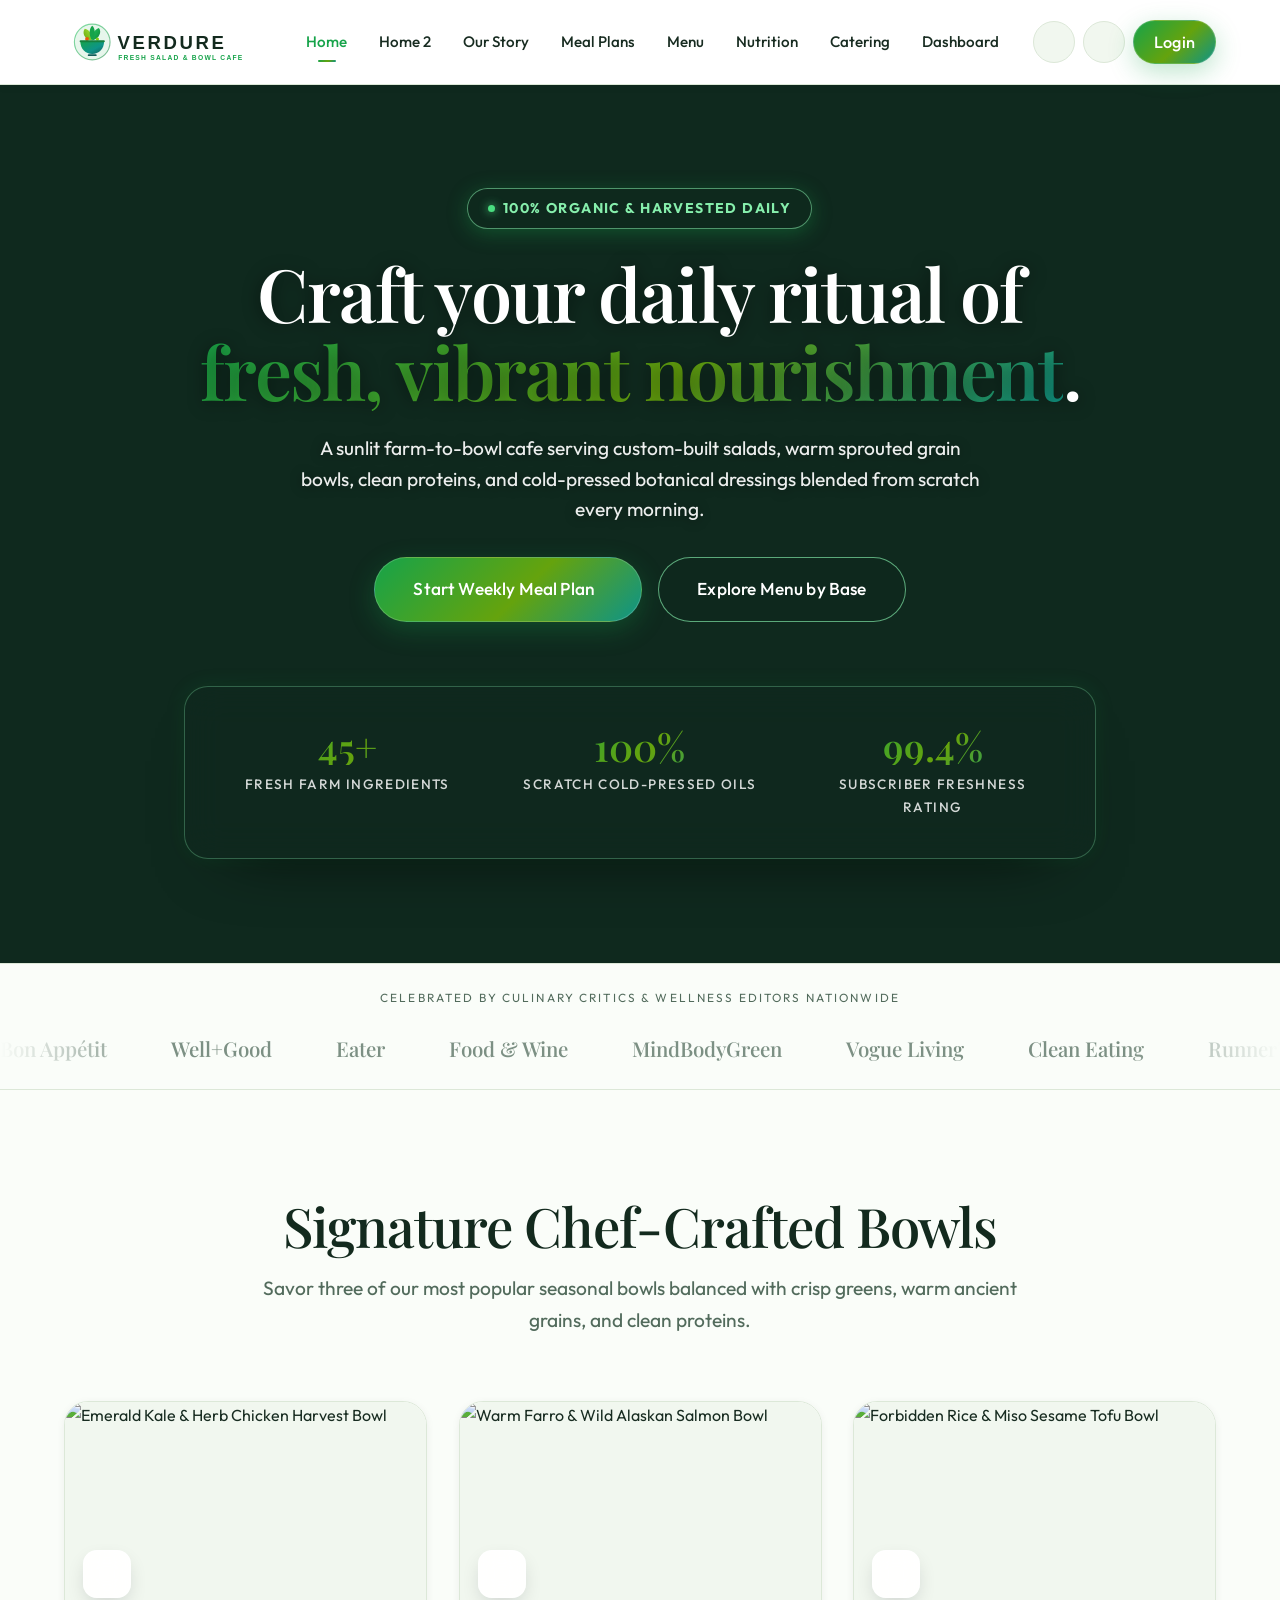
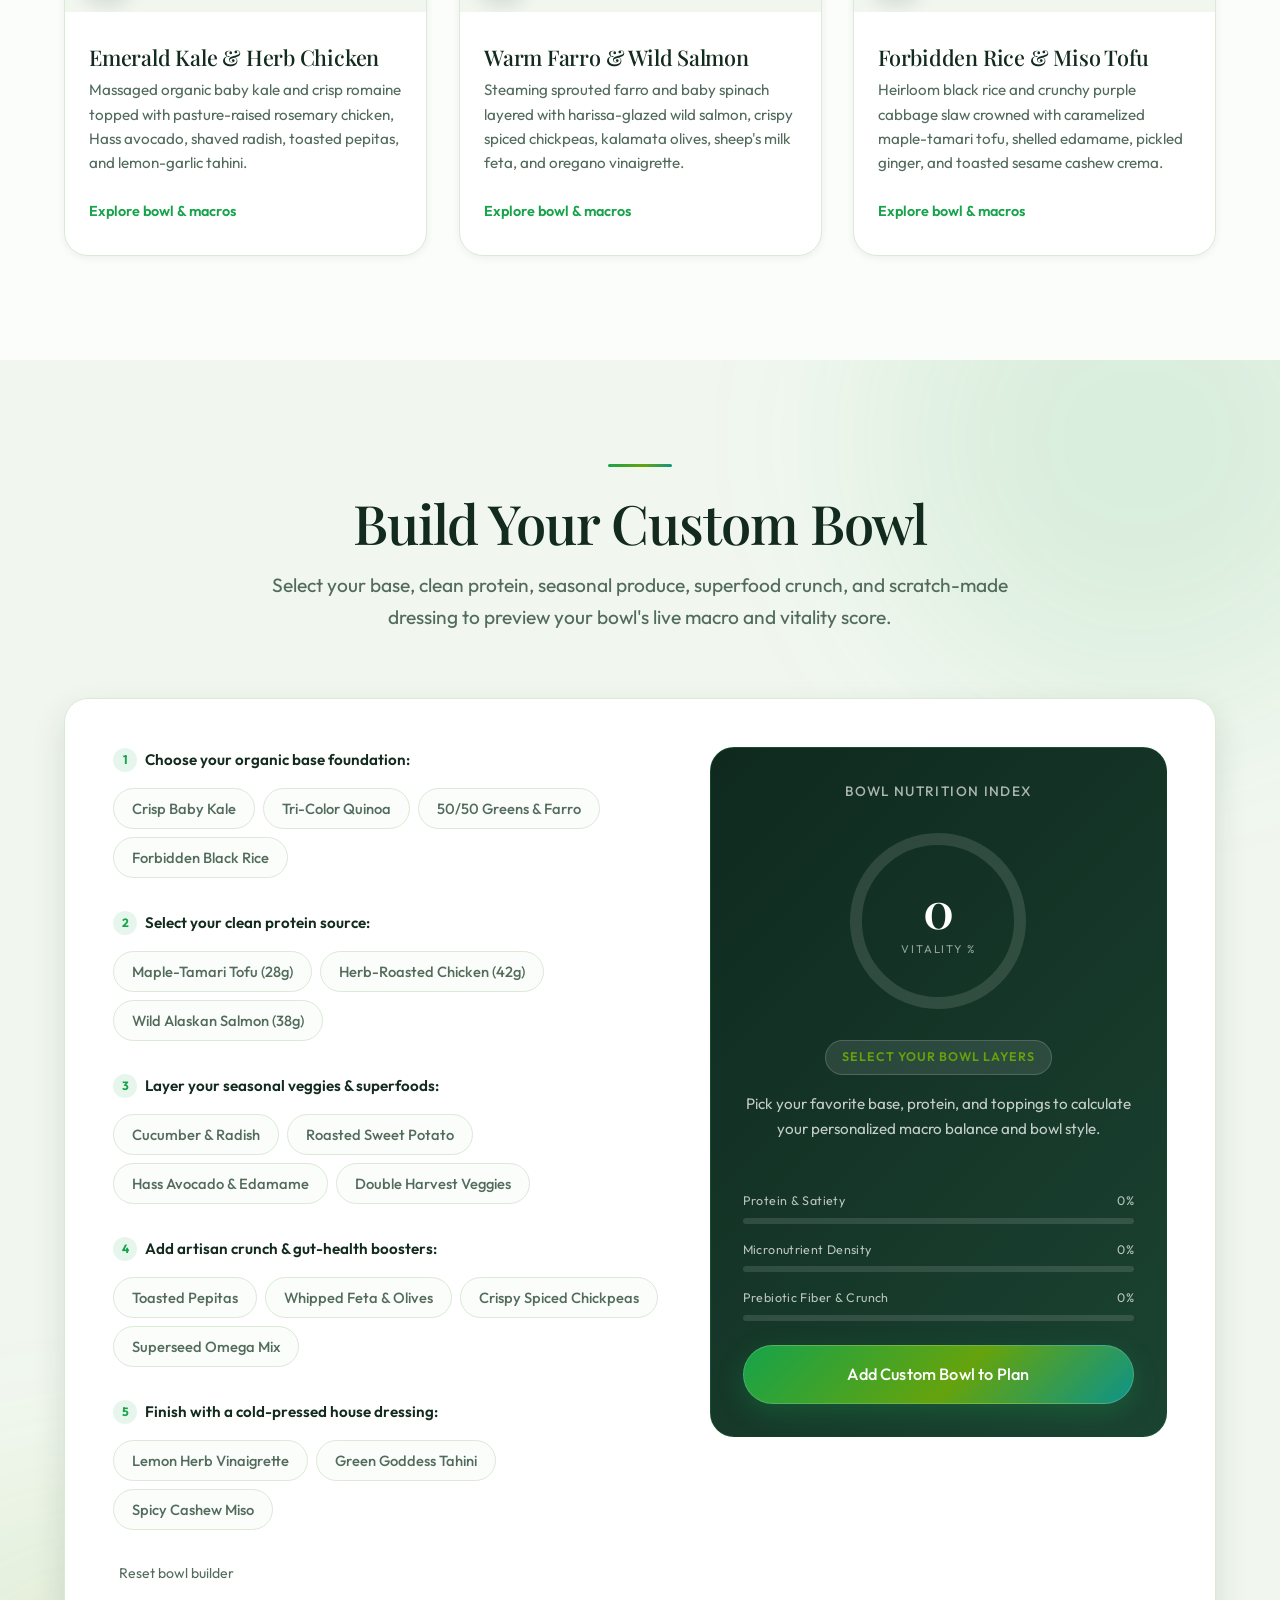
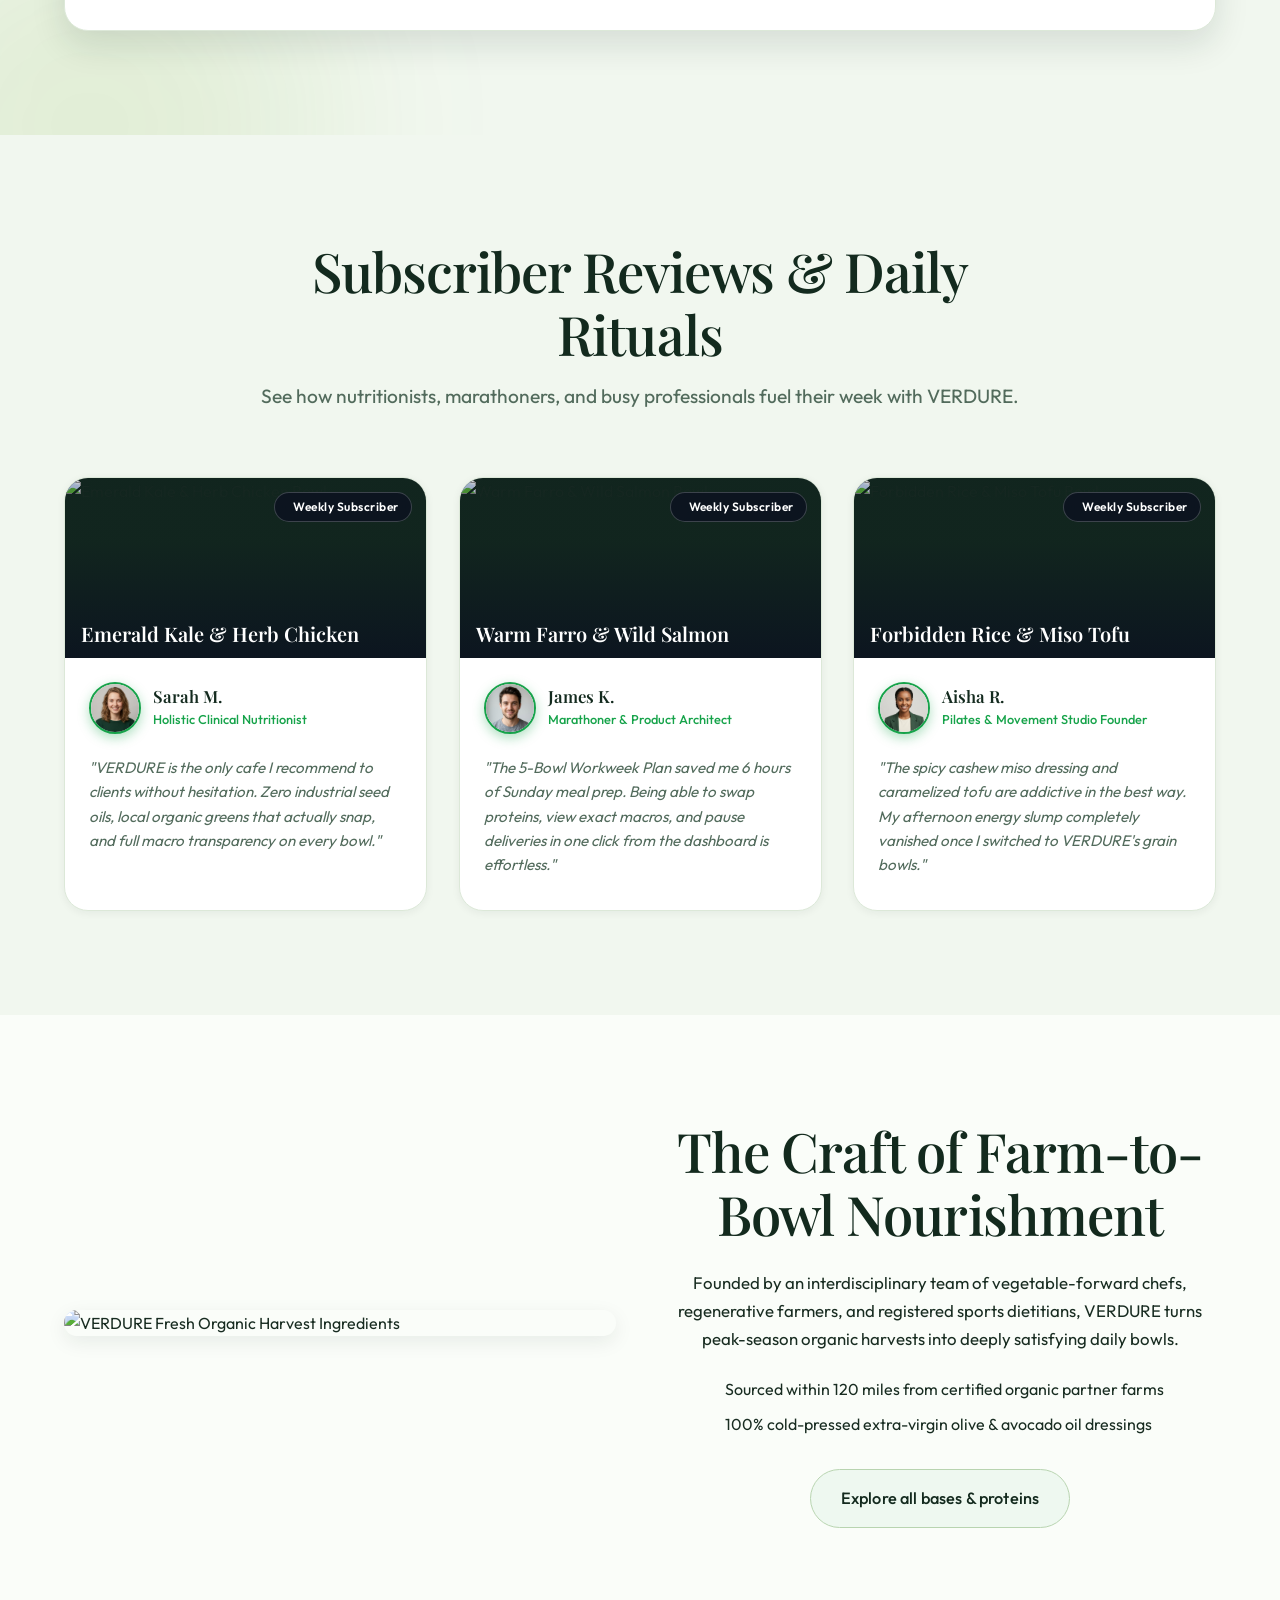
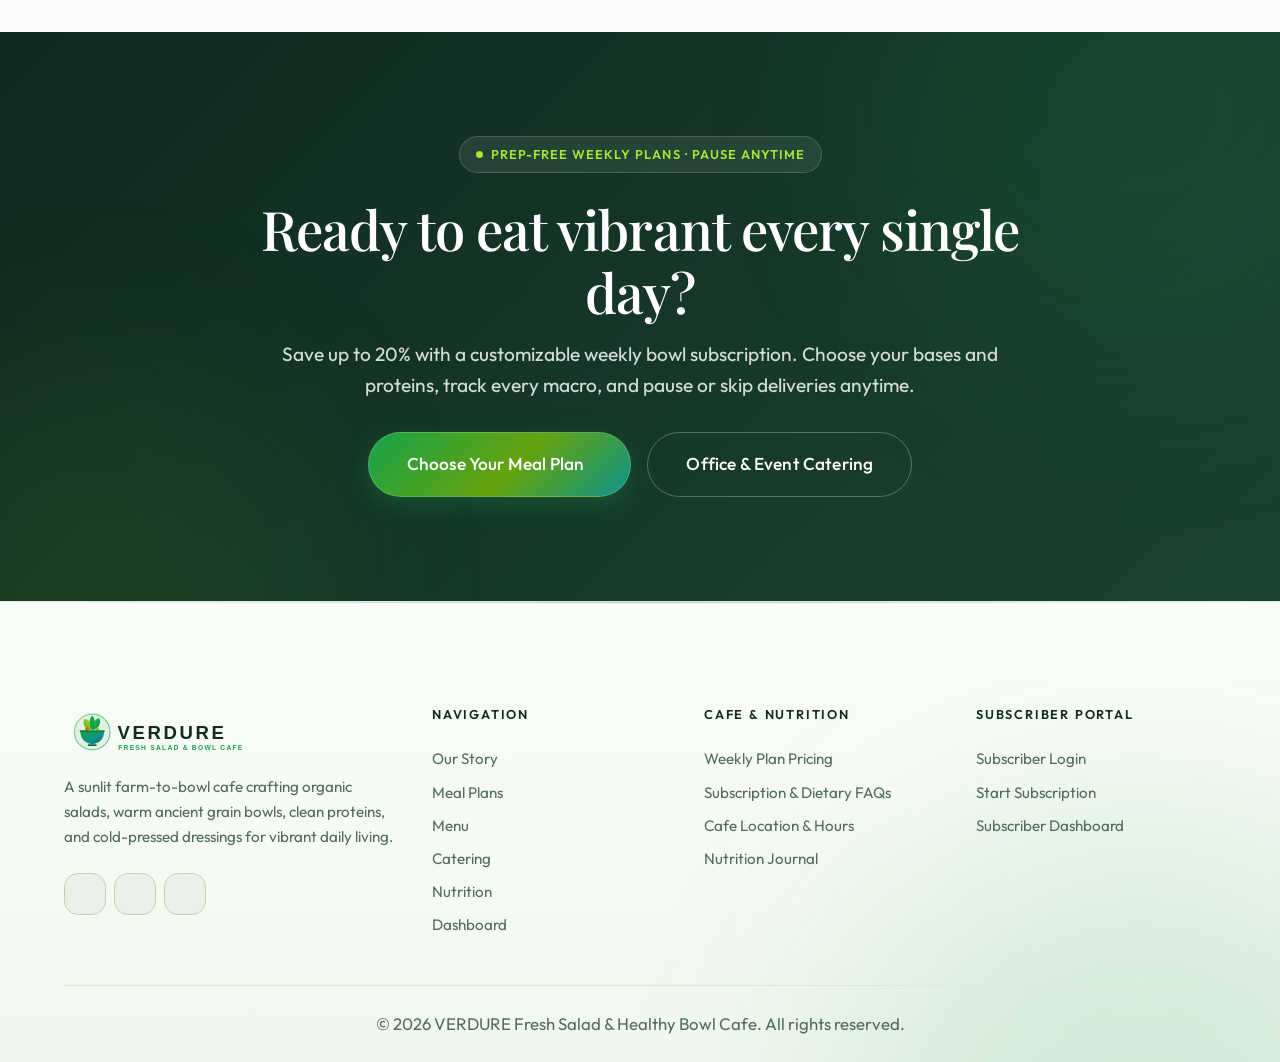
==== index.html @ 505b35dd "1st commit: VERDURE Fresh Salad & Healthy Bowl Cafe" ====
<!DOCTYPE html>
<html lang="en" data-theme="light">

<head>
  <meta charset="UTF-8">
  <meta name="viewport" content="width=device-width, initial-scale=1.0">
  <title>VERDURE — Fresh Salad &amp; Healthy Bowl Cafe</title>
  <meta name="description"
    content="Experience VERDURE, a fresh farm-to-bowl cafe featuring build-your-own salad and warm grain bowls, clean proteins, cold-pressed dressings, and flexible weekly meal plans.">

  <!-- Favicon -->
  <link rel="icon" type="image/svg+xml" href="assets/images/favicon.svg">

  <!-- Icon Font -->
  <script src="https://unpkg.com/@phosphor-icons/web"></script>

  <!-- CSS -->
  <link rel="stylesheet" href="assets/css/style.css">
  <link rel="stylesheet" href="assets/css/rtl.css">
  <!-- Reveal-on-scroll: flag JS before first paint to avoid a flash -->
  <script>document.documentElement.classList.add('js');</script>
</head>

<body class="has-hero-bg">

  <!-- Navigation -->
  <header class="navbar">
    <div class="navbar-container">
      <a href="index.html" class="logo"><img src="assets/images/campusly-logo.svg" alt="VERDURE" class="logo-img"></a>

      <nav class="nav-links">
        <a href="index.html" class="nav-link active">Home</a>
        <a href="home2.html" class="nav-link">Home 2</a>
        <a href="about.html" class="nav-link">Our Story</a>
        <a href="services.html" class="nav-link">Meal Plans</a>
        <a href="counselors.html" class="nav-link">Menu</a>
        <a href="blog.html" class="nav-link">Nutrition</a>
        <a href="contact.html" class="nav-link">Catering</a>
        <a href="dashboard.html" class="nav-link">Dashboard</a>
      </nav>

      <div class="nav-actions">
        <button class="theme-toggle" aria-label="Toggle Dark Mode">
          <i class="ph ph-moon"></i>
        </button>
        <button class="rtl-toggle" aria-label="Toggle RTL">
          <i class="ph ph-arrows-left-right"></i>
        </button>
        <a href="login.html" class="btn btn-primary" style="padding: 8px 20px;">Login</a>
      </div>

      <button class="hamburger" aria-label="Menu">
        <i class="ph ph-list"></i>
      </button>
    </div>
  </header>

  <!-- Mobile Drawer -->
  <div class="drawer-overlay"></div>
  <div class="nav-drawer">
    <div class="drawer-header">
      <a href="index.html" class="logo"><img src="assets/images/campusly-logo.svg" alt="VERDURE" class="logo-img"></a>
      <button class="drawer-close" aria-label="Close Menu">
        <i class="ph ph-x"></i>
      </button>
    </div>
    <nav class="drawer-links">
      <a href="index.html" class="nav-link active">Home</a>
      <a href="home2.html" class="nav-link">Home 2</a>
      <a href="about.html" class="nav-link">Our Story</a>
      <a href="services.html" class="nav-link">Meal Plans</a>
      <a href="counselors.html" class="nav-link">Menu</a>
      <a href="blog.html" class="nav-link">Nutrition</a>
      <a href="contact.html" class="nav-link">Catering</a>
      <a href="dashboard.html" class="nav-link">Dashboard</a>
    </nav>
    <div class="drawer-actions">
      <a href="login.html" class="btn btn-primary" style="width: 100%;">Login</a>
      <div class="drawer-actions-row">
        <button class="theme-toggle" aria-label="Toggle Dark Mode">
          <i class="ph ph-moon"></i>
        </button>
        <button class="rtl-toggle" aria-label="Toggle RTL">
          <i class="ph ph-arrows-left-right"></i>
        </button>
      </div>
    </div>
  </div>

  <main>
    <!-- Hero Section -->
    <section class="hero-bg hero-bg--center">
      <div class="hero-bg-media">
        <img src="https://images.unsplash.com/photo-1512621776951-a57141f2eefd?auto=format&fit=crop&w=1600&q=85"
          alt="VERDURE Fresh Salad & Healthy Bowl Cafe" fetchpriority="high">
      </div>
      <div class="container hero-content">
        <span class="eyebrow animate-fade-up"><span class="eyebrow-dot"></span> 100% Organic &amp; Harvested Daily</span>
        <h1 class="animate-fade-up delay-1">Craft your daily ritual of <span class="text-gradient">fresh, vibrant nourishment</span>.</h1>
        <p class="lead animate-fade-up delay-2" style="margin: 0 auto var(--spacing-5); max-width: 680px;">A sunlit farm-to-bowl cafe serving custom-built salads, warm sprouted grain bowls, clean proteins, and cold-pressed botanical dressings blended from scratch every morning.</p>
        <div class="animate-fade-up delay-3"
          style="display: flex; gap: var(--spacing-3); justify-content: center; flex-wrap: wrap; margin-bottom: var(--spacing-7);">
          <a href="services.html" class="btn btn-primary btn-lg">Start Weekly Meal Plan <i
              class="ph ph-arrow-right"></i></a>
          <a href="counselors.html" class="btn btn-outline btn-lg">Explore Menu by Base</a>
        </div>

        <div class="stat-band animate-fade-up delay-4">
          <div class="stat-item">
            <div class="stat-value" data-count-to="45" data-suffix="+">0+</div>
            <div class="stat-label">Fresh Farm Ingredients</div>
          </div>
          <div class="stat-item">
            <div class="stat-value" data-count-to="100" data-suffix="%">0%</div>
            <div class="stat-label">Scratch Cold-Pressed Oils</div>
          </div>
          <div class="stat-item">
            <div class="stat-value" data-count-to="99" data-suffix=".4%">0%</div>
            <div class="stat-label">Subscriber Freshness Rating</div>
          </div>
        </div>
      </div>
    </section>

    <!-- Trust Strip -->
    <section class="trust-strip">
      <div class="container">
        <p class="trust-label">Celebrated by culinary critics &amp; wellness editors nationwide</p>
      </div>
      <div class="marquee" aria-hidden="true">
        <div class="marquee-track">
          <span class="marquee-item">Bon App&eacute;tit</span>
          <span class="marquee-item">Well+Good</span>
          <span class="marquee-item">Eater</span>
          <span class="marquee-item">Food &amp; Wine</span>
          <span class="marquee-item">MindBodyGreen</span>
          <span class="marquee-item">Vogue Living</span>
          <span class="marquee-item">Clean Eating</span>
          <span class="marquee-item">Runner's World</span>
          <span class="marquee-item">Saveur</span>
          <span class="marquee-item">Kinfolk Table</span>
        </div>
        <div class="marquee-track">
          <span class="marquee-item">Bon App&eacute;tit</span>
          <span class="marquee-item">Well+Good</span>
          <span class="marquee-item">Eater</span>
          <span class="marquee-item">Food &amp; Wine</span>
          <span class="marquee-item">MindBodyGreen</span>
          <span class="marquee-item">Vogue Living</span>
          <span class="marquee-item">Clean Eating</span>
          <span class="marquee-item">Runner's World</span>
          <span class="marquee-item">Saveur</span>
          <span class="marquee-item">Kinfolk Table</span>
        </div>
      </div>
    </section>

    <!-- Featured Bowls Section -->
    <section class="section">
      <div class="container">
        <div class="section-header animate-fade-up">
          <h2>Signature Chef-Crafted Bowls</h2>
          <p>Savor three of our most popular seasonal bowls balanced with crisp greens, warm ancient grains, and clean proteins.</p>
        </div>
        <div class="services-grid">
          <!-- Bowl 1 -->
          <div class="card service-card animate-fade-up delay-1">
            <div class="service-card-media">
              <img src="https://images.unsplash.com/photo-1540420773420-3366772f4999?auto=format&fit=crop&w=1000&q=80"
                alt="Emerald Kale & Herb Chicken Harvest Bowl" loading="lazy">
              <div class="service-card-badge" aria-hidden="true">
                <i class="ph ph-leaf"></i>
              </div>
            </div>
            <div class="service-card-body">
              <h3>Emerald Kale &amp; Herb Chicken</h3>
              <p>Massaged organic baby kale and crisp romaine topped with pasture-raised rosemary chicken, Hass avocado, shaved radish, toasted pepitas, and lemon-garlic tahini.
              </p>
              <a href="counselors.html" class="service-card-link">
                Explore bowl &amp; macros <i class="ph ph-arrow-right"></i>
              </a>
            </div>
          </div>

          <!-- Bowl 2 -->
          <div class="card service-card animate-fade-up delay-2">
            <div class="service-card-media">
              <img src="https://images.unsplash.com/photo-1546069901-ba9599a7e63c?auto=format&fit=crop&w=1000&q=80"
                alt="Warm Farro & Wild Alaskan Salmon Bowl"
                loading="lazy">
              <div class="service-card-badge" aria-hidden="true">
                <i class="ph ph-plant"></i>
              </div>
            </div>
            <div class="service-card-body">
              <h3>Warm Farro &amp; Wild Salmon</h3>
              <p>Steaming sprouted farro and baby spinach layered with harissa-glazed wild salmon, crispy spiced chickpeas, kalamata olives, sheep's milk feta, and oregano vinaigrette.
              </p>
              <a href="counselors.html" class="service-card-link">
                Explore bowl &amp; macros <i class="ph ph-arrow-right"></i>
              </a>
            </div>
          </div>

          <!-- Bowl 3 -->
          <div class="card service-card animate-fade-up delay-3">
            <div class="service-card-media">
              <img src="https://images.unsplash.com/photo-1547592180-85f173990554?auto=format&fit=crop&w=1000&q=80"
                alt="Forbidden Rice & Miso Sesame Tofu Bowl" loading="lazy">
              <div class="service-card-badge" aria-hidden="true">
                <i class="ph ph-bowl-food"></i>
              </div>
            </div>
            <div class="service-card-body">
              <h3>Forbidden Rice &amp; Miso Tofu</h3>
              <p>Heirloom black rice and crunchy purple cabbage slaw crowned with caramelized maple-tamari tofu, shelled edamame, pickled ginger, and toasted sesame cashew crema.</p>
              <a href="counselors.html" class="service-card-link">
                Explore bowl &amp; macros <i class="ph ph-arrow-right"></i>
              </a>
            </div>
          </div>
        </div>
      </div>
    </section>

    <!-- Interactive: Build-Your-Bowl Customizer -->
    <section class="section has-mesh" id="readiness" style="background-color: var(--bg-subtle);">
      <div class="container">
        <div class="section-header animate-fade-up">
          <div class="divider-rule"></div>
          <h2>Build Your Custom Bowl</h2>
          <p>Select your base, clean protein, seasonal produce, superfood crunch, and scratch-made dressing to preview your bowl's live macro and vitality score.</p>
        </div>

        <div class="scorecard animate-fade-up delay-1" id="scorecard">
          <div>
            <div class="quiz-step" data-metric="academics" data-weight="24">
              <div class="quiz-q"><span class="q-num">1</span> Choose your organic base foundation:</div>
              <div class="chip-row" role="group" aria-label="Bowl Base">
                <button type="button" class="chip" data-value="0.35" aria-pressed="false">Crisp Baby Kale</button>
                <button type="button" class="chip" data-value="0.6" aria-pressed="false">Tri-Color Quinoa</button>
                <button type="button" class="chip" data-value="0.85" aria-pressed="false">50/50 Greens &amp; Farro</button>
                <button type="button" class="chip" data-value="1" aria-pressed="false">Forbidden Black Rice</button>
              </div>
            </div>

            <div class="quiz-step" data-metric="rigor" data-weight="18">
              <div class="quiz-q"><span class="q-num">2</span> Select your clean protein source:</div>
              <div class="chip-row" role="group" aria-label="Protein choice">
                <button type="button" class="chip" data-value="0.4" aria-pressed="false">Maple-Tamari Tofu (28g)</button>
                <button type="button" class="chip" data-value="0.7" aria-pressed="false">Herb-Roasted Chicken (42g)</button>
                <button type="button" class="chip" data-value="1" aria-pressed="false">Wild Alaskan Salmon (38g)</button>
              </div>
            </div>

            <div class="quiz-step" data-metric="activities" data-weight="22">
              <div class="quiz-q"><span class="q-num">3</span> Layer your seasonal veggies &amp; superfoods:</div>
              <div class="chip-row" role="group" aria-label="Vegetable toppings">
                <button type="button" class="chip" data-value="0.3" aria-pressed="false">Cucumber &amp; Radish</button>
                <button type="button" class="chip" data-value="0.65" aria-pressed="false">Roasted Sweet Potato</button>
                <button type="button" class="chip" data-value="0.85" aria-pressed="false">Hass Avocado &amp; Edamame</button>
                <button type="button" class="chip" data-value="1" aria-pressed="false">Double Harvest Veggies</button>
              </div>
            </div>

            <div class="quiz-step" data-metric="essays" data-weight="22">
              <div class="quiz-q"><span class="q-num">4</span> Add artisan crunch &amp; gut-health boosters:</div>
              <div class="chip-row" role="group" aria-label="Crunch boosters">
                <button type="button" class="chip" data-value="0.2" aria-pressed="false">Toasted Pepitas</button>
                <button type="button" class="chip" data-value="0.5" aria-pressed="false">Whipped Feta &amp; Olives</button>
                <button type="button" class="chip" data-value="0.8" aria-pressed="false">Crispy Spiced Chickpeas</button>
                <button type="button" class="chip" data-value="1" aria-pressed="false">Superseed Omega Mix</button>
              </div>
            </div>

            <div class="quiz-step" data-metric="timeline" data-weight="14">
              <div class="quiz-q"><span class="q-num">5</span> Finish with a cold-pressed house dressing:</div>
              <div class="chip-row" role="group" aria-label="Dressing preference">
                <button type="button" class="chip" data-value="0.45" aria-pressed="false">Lemon Herb Vinaigrette</button>
                <button type="button" class="chip" data-value="0.8" aria-pressed="false">Green Goddess Tahini</button>
                <button type="button" class="chip" data-value="1" aria-pressed="false">Spicy Cashew Miso</button>
              </div>
            </div>

            <button type="button" class="quiz-reset"><i class="ph ph-arrow-counter-clockwise"></i> Reset
              bowl builder</button>
          </div>

          <aside class="score-panel">
            <p class="stat-label" style="color: rgba(255,255,255,0.65); margin-bottom: var(--spacing-4);">Bowl Nutrition Index</p>

            <div class="score-dial">
              <svg width="190" height="190" viewBox="0 0 190 190" role="img" aria-label="Bowl nutrition dial">
                <defs>
                  <linearGradient id="scoreGradient" x1="0%" y1="0%" x2="100%" y2="100%">
                    <stop offset="0%" stop-color="#4ade80"></stop>
                    <stop offset="100%" stop-color="#a3e635"></stop>
                  </linearGradient>
                </defs>
                <circle class="dial-track" cx="95" cy="95" r="82" fill="none" stroke-width="12"></circle>
                <circle class="dial-value" cx="95" cy="95" r="82" fill="none" stroke-width="12"></circle>
              </svg>
              <div class="dial-readout">
                <span class="dial-number">0</span>
                <span class="dial-caption">Vitality %</span>
              </div>
            </div>

            <span class="score-tier">Select your bowl layers</span>
            <p class="score-note">Pick your favorite base, protein, and toppings to calculate your personalized macro balance and bowl style.</p>

            <div class="score-bars">
              <div class="score-bar-row" data-bar="academics">
                <div class="score-bar-label"><span>Protein &amp; Satiety</span><span data-bar-value>0%</span></div>
                <div class="score-bar"><i></i></div>
              </div>
              <div class="score-bar-row" data-bar="activities">
                <div class="score-bar-label"><span>Micronutrient Density</span><span data-bar-value>0%</span></div>
                <div class="score-bar"><i></i></div>
              </div>
              <div class="score-bar-row" data-bar="essays">
                <div class="score-bar-label"><span>Prebiotic Fiber &amp; Crunch</span><span data-bar-value>0%</span></div>
                <div class="score-bar"><i></i></div>
              </div>
            </div>

            <a href="services.html" class="btn btn-primary" style="width: 100%;">Add Custom Bowl to Plan</a>
          </aside>
        </div>
      </div>
    </section>

    <!-- Subscriber Stories -->
    <section class="section" style="background-color: var(--bg-subtle);">
      <div class="container">
        <div class="section-header animate-fade-up">
          <h2>Subscriber Reviews &amp; Daily Rituals</h2>
          <p>See how nutritionists, marathoners, and busy professionals fuel their week with VERDURE.</p>
        </div>
        <div class="stories-grid">
          <!-- Story 1: Sarah M. -->
          <div class="card story-card animate-fade-up delay-1">
            <div class="story-card-media">
              <img src="https://images.unsplash.com/photo-1540420773420-3366772f4999?auto=format&fit=crop&w=900&q=80" alt="Emerald Kale & Herb Chicken Bowl" loading="lazy">
              <div class="story-card-overlay"></div>
              <span class="story-card-badge">
                <i class="ph-fill ph-check-circle"></i> Weekly Subscriber
              </span>
              <div class="story-card-school">
                <h4 class="story-school-name">Emerald Kale &amp; Herb Chicken</h4>
              </div>
            </div>
            <div class="story-card-body">
              <div class="story-author-row">
                <img src="assets/images/testimonial-avatar-sarah-cs-econ.jpg" alt="Sarah M." class="story-author-avatar"
                  loading="lazy">
                <div class="story-author-info">
                  <h4>Sarah M.</h4>
                  <p>Holistic Clinical Nutritionist</p>
                </div>
              </div>
              <div class="story-rating" aria-label="5 out of 5 stars">
                <i class="ph-fill ph-star"></i>
                <i class="ph-fill ph-star"></i>
                <i class="ph-fill ph-star"></i>
                <i class="ph-fill ph-star"></i>
                <i class="ph-fill ph-star"></i>
              </div>
              <p class="story-quote">"VERDURE is the only cafe I recommend to clients without hesitation. Zero industrial seed oils, local organic greens that actually snap, and full macro transparency on every bowl."</p>
            </div>
          </div>

          <!-- Story 2: James K. -->
          <div class="card story-card animate-fade-up delay-2">
            <div class="story-card-media">
              <img src="https://images.unsplash.com/photo-1546069901-ba9599a7e63c?auto=format&fit=crop&w=900&q=80" alt="Warm Farro & Wild Salmon Bowl" loading="lazy">
              <div class="story-card-overlay"></div>
              <span class="story-card-badge">
                <i class="ph-fill ph-check-circle"></i> Weekly Subscriber
              </span>
              <div class="story-card-school">
                <h4 class="story-school-name">Warm Farro &amp; Wild Salmon</h4>
              </div>
            </div>
            <div class="story-card-body">
              <div class="story-author-row">
                <img src="assets/images/testimonial-avatar-james-robotics.jpg" alt="James K."
                  class="story-author-avatar" loading="lazy">
                <div class="story-author-info">
                  <h4>James K.</h4>
                  <p>Marathoner &amp; Product Architect</p>
                </div>
              </div>
              <div class="story-rating" aria-label="5 out of 5 stars">
                <i class="ph-fill ph-star"></i>
                <i class="ph-fill ph-star"></i>
                <i class="ph-fill ph-star"></i>
                <i class="ph-fill ph-star"></i>
                <i class="ph-fill ph-star"></i>
              </div>
              <p class="story-quote">"The 5-Bowl Workweek Plan saved me 6 hours of Sunday meal prep. Being able to swap proteins, view exact macros, and pause deliveries in one click from the dashboard is effortless."</p>
            </div>
          </div>

          <!-- Story 3: Aisha R. -->
          <div class="card story-card animate-fade-up delay-3">
            <div class="story-card-media">
              <img src="https://images.unsplash.com/photo-1505253716362-afaea1d3d1af?auto=format&fit=crop&w=900&q=80" alt="Forbidden Rice & Miso Tofu Bowl"
                loading="lazy">
              <div class="story-card-overlay"></div>
              <span class="story-card-badge">
                <i class="ph-fill ph-check-circle"></i> Weekly Subscriber
              </span>
              <div class="story-card-school">
                <h4 class="story-school-name">Forbidden Rice &amp; Miso Tofu</h4>
              </div>
            </div>
            <div class="story-card-body">
              <div class="story-author-row">
                <img src="assets/images/testimonial-avatar-aisha-intl-relations.jpg" alt="Aisha R."
                  class="story-author-avatar" loading="lazy">
                <div class="story-author-info">
                  <h4>Aisha R.</h4>
                  <p>Pilates &amp; Movement Studio Founder</p>
                </div>
              </div>
              <div class="story-rating" aria-label="5 out of 5 stars">
                <i class="ph-fill ph-star"></i>
                <i class="ph-fill ph-star"></i>
                <i class="ph-fill ph-star"></i>
                <i class="ph-fill ph-star"></i>
                <i class="ph-fill ph-star"></i>
              </div>
              <p class="story-quote">"The spicy cashew miso dressing and caramelized tofu are addictive in the best way. My afternoon energy slump completely vanished once I switched to VERDURE's grain bowls."</p>
            </div>
          </div>
        </div>
      </div>
    </section>

    <!-- About Section -->
    <section class="section">
      <div class="container split-row">
        <div class="split-media animate-fade-up">
          <img src="https://images.unsplash.com/photo-1498837167922-ddd27525d352?auto=format&fit=crop&w=1000&q=80" alt="VERDURE Fresh Organic Harvest Ingredients"
            style="border-radius: var(--radius); box-shadow: var(--shadow);">
        </div>
        <div class="split-copy split-copy--center animate-fade-up delay-2">
          <h2>The Craft of Farm-to-Bowl Nourishment</h2>
          <p>Founded by an interdisciplinary team of vegetable-forward chefs, regenerative farmers, and registered sports dietitians, VERDURE turns peak-season organic harvests into deeply satisfying daily bowls.</p>
          <ul
            style="margin: var(--spacing-4) auto; display: flex; flex-direction: column; align-items: flex-start; width: fit-content; margin-inline: auto; gap: var(--spacing-2); text-align: left;">
            <li style="display: flex; align-items: center; gap: var(--spacing-2);"><i class="ph-fill ph-check-circle"
                style="color: var(--success); font-size: 1.2rem;"></i> Sourced within 120 miles from certified organic partner farms</li>
            
            <li style="display: flex; align-items: center; gap: var(--spacing-2);"><i class="ph-fill ph-check-circle"
                style="color: var(--success); font-size: 1.2rem;"></i> 100% cold-pressed extra-virgin olive &amp; avocado oil dressings</li>
          </ul>
          <a href="counselors.html" class="btn btn-outline" style="margin-top: var(--spacing-2);">Explore all bases &amp; proteins</a>
        </div>
      </div>
    </section>

    <!-- CTA Section -->
    <section class="section has-mesh" style="background: var(--gradient-ink); color: #ffffff;">
      <div class="container" style="text-align: center; max-width: 820px;">
        <span class="eyebrow animate-fade-up"
          style="background: rgba(255,255,255,0.08); border-color: rgba(255,255,255,0.16); color: #a3e635;"><span
            class="eyebrow-dot" style="background: #a3e635;"></span> Prep-Free Weekly Plans &middot; Pause Anytime</span>
        <h2 class="animate-fade-up delay-1" style="color: #ffffff; margin-bottom: var(--spacing-3);">Ready to eat vibrant every single day?</h2>
        <p class="lead animate-fade-up delay-2" style="color: rgba(255,255,255,0.82); margin-bottom: var(--spacing-5);">
          Save up to 20% with a customizable weekly bowl subscription. Choose your bases and proteins, track every macro, and pause or skip deliveries anytime.</p>
        <div class="animate-fade-up delay-3"
          style="display: flex; gap: var(--spacing-3); justify-content: center; flex-wrap: wrap;">
          <a href="services.html" class="btn btn-primary btn-lg">Choose Your Meal Plan <i
              class="ph ph-arrow-right"></i></a>
          <a href="contact.html" class="btn btn-lg"
            style="color: #fff; border: 1.5px solid rgba(255,255,255,0.28);">Office &amp; Event Catering</a>
        </div>
      </div>
    </section>
  </main>

  <!-- Footer -->
  <footer class="footer">
    <div class="container">
      <div class="footer-grid">
        <div class="footer-col">
          <a href="index.html" class="logo" style="margin-bottom: var(--spacing-3);"><img src="assets/images/campusly-logo.svg" alt="VERDURE" class="logo-img"></a>
          <p>A sunlit farm-to-bowl cafe crafting organic salads, warm ancient grain bowls, clean proteins, and cold-pressed dressings for vibrant daily living.</p>
          <div class="social-links">
            <a href="#" aria-label="Instagram"><i class="ph ph-instagram-logo"></i></a>
            <a href="#" aria-label="YouTube"><i class="ph ph-youtube-logo"></i></a>
            <a href="#" aria-label="TikTok"><i class="ph ph-tiktok-logo"></i></a>
          </div>
        </div>

        <div class="footer-col">
          <h4>Navigation</h4>
          <div class="footer-links">
            <a href="about.html">Our Story</a>
            <a href="services.html">Meal Plans</a>
            <a href="counselors.html">Menu</a>
            <a href="contact.html">Catering</a>
            <a href="blog.html">Nutrition</a>
            <a href="dashboard.html">Dashboard</a>
          </div>
        </div>

        <div class="footer-col">
          <h4>Cafe &amp; Nutrition</h4>
          <div class="footer-links">
            <a href="services.html">Weekly Plan Pricing</a>
            <a href="services.html#faq">Subscription &amp; Dietary FAQs</a>
            <a href="contact.html#location-map">Cafe Location &amp; Hours</a>
            <a href="blog.html">Nutrition Journal</a>
          </div>
        </div>

        <div class="footer-col">
          <h4>Subscriber Portal</h4>
          <div class="footer-links">
            <a href="login.html">Subscriber Login</a>
            <a href="register.html">Start Subscription</a>
            <a href="dashboard.html">Subscriber Dashboard</a>
          </div>
        </div>
      </div>

      <div class="footer-bottom">
        <p>&copy; 2026 VERDURE Fresh Salad &amp; Healthy Bowl Cafe. All rights reserved.</p>
      </div>
    </div>
  </footer>

  <script src="assets/js/main.js"></script>
</body>

</html>
---- assets/css/style.css ----
@import url('https://fonts.googleapis.com/css2?family=Outfit:wght@300;400;430;500;510;600;700&family=Playfair+Display:ital,wght@0,400;0,520;0,540;0,580;0,600;1,400&display=swap');

:root {
  /* Colors - VERDURE Fresh Salad & Healthy Bowl Cafe Flagship Palette (Fresh Light Default) */
  --primary: #132a1e;
  --primary-soft: #254434;
  --secondary: #f4f9f4;     /* Fresh Mint/Sage Cream */
  --accent: #16a34a;        /* Crisp Harvest Leaf Green */
  --accent-2: #65a30d;      /* Zesty Avocado Lime Green */
  --accent-3: #ea580c;      /* Heirloom Carrot / Citrus Terracotta */
  --accent-deep: #15803d;
  --accent-tint: rgba(22, 163, 74, 0.10);
  --accent-tint-strong: rgba(22, 163, 74, 0.22);
  --text-main: #182c21;
  --text-muted: #526b5c;
  --bg-main: #fafdf9;       /* Fresh Airy Alabaster */
  --bg-subtle: #f1f7ef;     /* Soft Botanical Dew */
  --bg-elevated: #ffffff;   /* Crisp White Surface */
  --border: #dce8d8;
  --border-strong: #b8d4b0;
  --error: #e11d48;
  --success: #16a34a;

  /* Premium surface effects */
  --gradient-accent: linear-gradient(135deg, #16a34a 0%, #65a30d 55%, #0d9488 100%);
  --gradient-ink: linear-gradient(135deg, #0f291e 0%, #1b4332 100%);
  --hairline: 1px solid var(--border);
  --glass-bg: #ffffff;
  --glass-border: rgba(22, 163, 74, 0.18);
  --mesh-1: rgba(22, 163, 74, 0.10);
  --mesh-2: rgba(101, 163, 13, 0.10);

  /* Typography */
  --font-heading: 'Playfair Display', serif;
  --font-body: 'Outfit', sans-serif;

  /* Weights */
  --weight-h1: 580;
  --weight-h2: 540;
  --weight-h3: 520;
  --weight-h4: 500;
  --weight-body: 400;
  --weight-lead: 430;
  --weight-btn: 510;
  --weight-label: 500;
  --weight-caption: 400;
  --weight-bold-inline: 500;

  /* Sizes */
  --size-h1: clamp(2.9rem, 5vw + 1rem, 4.6rem);
  --size-h2: clamp(2.2rem, 3.4vw + 1rem, 3.4rem);
  --size-h3: clamp(1.6rem, 2.4vw + 0.5rem, 2.25rem);
  --size-h4: clamp(1.2rem, 1.6vw + 0.5rem, 1.6rem);
  --size-body: 1.05rem;
  --size-lead: 1.2rem;
  --size-btn: 1.02rem;
  --size-label: 0.95rem;
  --size-caption: 0.85rem;

  /* Spacing */
  --spacing-1: 0.25rem;
  --spacing-2: 0.5rem;
  --spacing-3: 1rem;
  --spacing-4: 1.5rem;
  --spacing-5: 2rem;
  --spacing-6: 3rem;
  --spacing-7: 4rem;
  --spacing-8: 6.5rem;

  /* Other Tokens */
  --radius-sm: 10px;
  --radius: 16px;
  --radius-lg: 24px;
  --radius-pill: 999px;
  --shadow-sm: 0 2px 8px rgba(19, 42, 30, 0.06);
  --shadow: 0 6px 20px rgba(19, 42, 30, 0.08);
  --shadow-lg: 0 14px 34px rgba(19, 42, 30, 0.12);
  --shadow-glow: 0 8px 26px rgba(22, 163, 74, 0.28);
  --transition: 0.3s ease-in-out;
  --ease-out: cubic-bezier(0.22, 0.9, 0.24, 1);
}

[data-theme="dark"] {
  --primary: #f0fdf4;
  --primary-soft: #bbf7d0;
  --secondary: #07120c;
  --accent: #22c55e;
  --accent-2: #84cc16;
  --accent-3: #f97316;
  --accent-deep: #16a34a;
  --accent-tint: rgba(34, 197, 94, 0.14);
  --accent-tint-strong: rgba(132, 204, 22, 0.28);
  --text-main: #ecfdf5;
  --text-muted: #94b8a3;
  --bg-main: #07120c;
  --bg-subtle: #0c1d14;
  --bg-elevated: #12291d;
  --border: rgba(34, 197, 94, 0.22);
  --border-strong: rgba(34, 197, 94, 0.42);
  --success: #22c55e;
  --error: #f43f5e;

  --gradient-accent: linear-gradient(135deg, #22c55e 0%, #84cc16 55%, #14b8a6 100%);
  --gradient-ink: linear-gradient(135deg, #07120c 0%, #132e20 100%);
  --glass-bg: #12291d;
  --glass-border: rgba(34, 197, 94, 0.24);
  --mesh-1: rgba(34, 197, 94, 0.18);
  --mesh-2: rgba(132, 204, 22, 0.16);
  --shadow-sm: 0 2px 8px rgba(0, 0, 0, 0.45);
  --shadow: 0 4px 20px rgba(0, 0, 0, 0.55);
  --shadow-lg: 0 12px 40px rgba(0, 0, 0, 0.75), 0 0 30px rgba(34, 197, 94, 0.12);
  --shadow-glow: 0 0 28px rgba(34, 197, 94, 0.40), 0 0 45px rgba(132, 204, 22, 0.25);
}

[data-theme="light"] {
  --primary: #132a1e;
  --primary-soft: #254434;
  --secondary: #f4f9f4;
  --accent: #16a34a;
  --accent-2: #65a30d;
  --accent-3: #ea580c;
  --accent-deep: #15803d;
  --accent-tint: rgba(22, 163, 74, 0.10);
  --accent-tint-strong: rgba(22, 163, 74, 0.22);
  --text-main: #182c21;
  --text-muted: #526b5c;
  --bg-main: #fafdf9;
  --bg-subtle: #f1f7ef;
  --bg-elevated: #ffffff;
  --border: #dce8d8;
  --border-strong: #b8d4b0;
  --error: #e11d48;
  --success: #16a34a;

  --gradient-accent: linear-gradient(135deg, #16a34a 0%, #65a30d 55%, #0d9488 100%);
  --gradient-ink: linear-gradient(135deg, #0f291e 0%, #1b4332 100%);
  --glass-bg: #ffffff;
  --glass-border: rgba(22, 163, 74, 0.18);
  --mesh-1: rgba(22, 163, 74, 0.10);
  --mesh-2: rgba(101, 163, 13, 0.10);
  --shadow-sm: 0 2px 8px rgba(19, 42, 30, 0.06);
  --shadow: 0 6px 20px rgba(19, 42, 30, 0.08);
  --shadow-lg: 0 14px 34px rgba(19, 42, 30, 0.12);
  --shadow-glow: 0 8px 26px rgba(22, 163, 74, 0.28);
}

/* Base Reset & Styles */
*, *::before, *::after {
  box-sizing: border-box;
  margin: 0;
  padding: 0;
}

html {
  scroll-behavior: smooth;
  font-size: 16px;
  -webkit-text-size-adjust: 100%;
}

body {
  font-family: var(--font-body);
  color: var(--text-main);
  background-color: var(--bg-main);
  line-height: 1.65;
  font-weight: var(--weight-body);
  transition: background-color var(--transition), color var(--transition);
  overflow-x: hidden;
  -webkit-font-smoothing: antialiased;
  -moz-osx-font-smoothing: grayscale;
}

img { max-width: 100%; display: block; }

a { color: inherit; text-decoration: none; transition: color var(--transition); }

ul { list-style: none; }

button {
  font-family: inherit;
  cursor: pointer;
  border: none;
  background: none;
  color: inherit;
}

::selection { background: var(--accent); color: #fff; }

:focus-visible {
  outline: 2px solid var(--accent);
  outline-offset: 3px;
  border-radius: 4px;
}

/* Typography Utility Classes */
h1, .h1 {
  font-family: var(--font-heading);
  font-size: var(--size-h1);
  font-weight: var(--weight-h1);
  line-height: 1.06;
  color: var(--primary);
  margin-bottom: var(--spacing-4);
  letter-spacing: -0.025em;
}

h2, .h2 {
  font-family: var(--font-heading);
  font-size: var(--size-h2);
  font-weight: var(--weight-h2);
  line-height: 1.16;
  color: var(--primary);
  margin-bottom: var(--spacing-4);
  letter-spacing: -0.018em;
}

h3, .h3 {
  font-family: var(--font-heading);
  font-size: var(--size-h3);
  font-weight: var(--weight-h3);
  line-height: 1.22;
  color: var(--primary);
  margin-bottom: var(--spacing-3);
  letter-spacing: -0.01em;
}

h4, .h4 {
  font-family: var(--font-heading);
  font-size: var(--size-h4);
  font-weight: var(--weight-h4);
  line-height: 1.3;
  color: var(--primary);
  margin-bottom: var(--spacing-2);
}

p { margin-bottom: var(--spacing-3); font-size: var(--size-body); }

.lead {
  font-size: var(--size-lead);
  font-weight: var(--weight-lead);
  color: var(--text-muted);
  line-height: 1.6;
}

.caption {
  font-size: var(--size-caption);
  font-weight: var(--weight-caption);
  color: var(--text-muted);
}

.text-gradient {
  background: var(--gradient-accent);
  -webkit-background-clip: text;
  background-clip: text;
  color: transparent;
  -webkit-text-fill-color: transparent;
}

.eyebrow {
  display: inline-flex;
  align-items: center;
  gap: var(--spacing-2);
  padding: 7px 16px;
  border-radius: var(--radius-pill);
  background: var(--accent-tint);
  border: 1px solid var(--accent-tint-strong);
  color: var(--accent);
  font-size: 0.8rem;
  font-weight: 600;
  letter-spacing: 0.08em;
  text-transform: uppercase;
  margin-bottom: var(--spacing-4);
}

.eyebrow i { font-size: 1rem; }

.eyebrow-dot {
  width: 7px;
  height: 7px;
  border-radius: 50%;
  background: var(--accent);
  animation: pulseDot 2.4s ease-in-out infinite;
}

@keyframes pulseDot {
  0%, 100% { box-shadow: 0 0 0 3px var(--accent-tint); }
  50% { box-shadow: 0 0 0 7px transparent; }
}

/* Global Rules */
.section { padding: var(--spacing-8) 0; position: relative; }

.container {
  max-width: 1200px;
  margin: 0 auto;
  padding: 0 var(--spacing-4);
  position: relative;
  z-index: 1;
}

.section-header {
  text-align: center;
  max-width: 760px;
  margin: 0 auto var(--spacing-7);
}

.section-header h2 { text-align: center; margin-bottom: var(--spacing-3); }

.section-header p {
  text-align: center;
  color: var(--text-muted);
  font-size: var(--size-lead);
  font-weight: var(--weight-lead);
}

/* Decorative backdrops */
.has-mesh { position: relative; overflow: hidden; }

.has-mesh::before,
.has-mesh::after {
  content: '';
  position: absolute;
  border-radius: 50%;
  filter: blur(90px);
  pointer-events: none;
  z-index: 0;
}

.has-mesh::before {
  width: 520px; height: 520px;
  background: var(--mesh-1);
  top: -180px; right: -120px;
}

.has-mesh::after {
  width: 460px; height: 460px;
  background: var(--mesh-2);
  bottom: -220px; left: -140px;
}

.has-grid::before {
  content: '';
  position: absolute;
  inset: 0;
  background-image:
    linear-gradient(to right, var(--border) 1px, transparent 1px),
    linear-gradient(to bottom, var(--border) 1px, transparent 1px);
  background-size: 64px 64px;
  -webkit-mask-image: radial-gradient(ellipse 75% 60% at 50% 0%, #000 10%, transparent 75%);
  mask-image: radial-gradient(ellipse 75% 60% at 50% 0%, #000 10%, transparent 75%);
  opacity: 0.6;
  pointer-events: none;
  z-index: 0;
}

.divider-rule {
  width: 64px;
  height: 3px;
  border-radius: 3px;
  background: var(--gradient-accent);
  margin: 0 auto var(--spacing-4);
}

/* Buttons */
.btn {
  position: relative;
  display: inline-flex;
  align-items: center;
  justify-content: center;
  gap: var(--spacing-2);
  padding: 15px 30px;
  font-size: var(--size-btn);
  font-weight: var(--weight-btn);
  border-radius: var(--radius-pill);
  transition: transform 0.35s var(--ease-out), box-shadow 0.35s var(--ease-out), background-color var(--transition), color var(--transition), border-color var(--transition);
  text-align: center;
  letter-spacing: 0.01em;
  overflow: hidden;
  isolation: isolate;
  white-space: nowrap;
}

.btn::after {
  content: '';
  position: absolute;
  inset: 0;
  z-index: -1;
  background: linear-gradient(110deg, transparent 20%, rgba(255,255,255,0.32) 45%, transparent 70%);
  transform: translateX(-120%);
  transition: transform 0.7s var(--ease-out);
}

.btn:hover::after { transform: translateX(120%); }

.btn-primary {
  background: var(--gradient-accent);
  color: #fff;
  box-shadow: var(--shadow-glow);
  border: 1px solid rgba(255, 255, 255, 0.18);
}

.btn-primary:hover {
  color: #fff;
  transform: translateY(-3px);
  box-shadow: 0 10px 30px rgba(22, 163, 74, 0.45), 0 0 18px rgba(101, 163, 13, 0.35);
}

.btn-secondary {
  background-color: var(--bg-elevated);
  color: var(--primary);
  border: 1px solid var(--border);
  box-shadow: var(--shadow-sm);
}

.btn-secondary:hover {
  background-color: var(--bg-subtle);
  border-color: var(--border-strong);
  color: var(--accent);
  transform: translateY(-3px);
  box-shadow: 0 6px 20px rgba(22, 163, 74, 0.18);
}

.btn-outline {
  background-color: rgba(22, 163, 74, 0.05);
  color: var(--primary);
  border: 1.5px solid var(--border-strong);
}

.btn-outline:hover {
  background-color: var(--accent);
  border-color: var(--accent);
  color: #ffffff;
  transform: translateY(-3px);
  box-shadow: 0 8px 25px rgba(22, 163, 74, 0.4);
}

.btn-lg { padding: 17px 38px; font-size: 1.08rem; }

/* Cards */
.card {
  position: relative;
  background-color: var(--bg-elevated);
  border-radius: var(--radius-lg);
  padding: var(--spacing-5);
  box-shadow: var(--shadow-sm);
  border: 1px solid var(--border);
  display: flex;
  flex-direction: column;
  align-items: center;
  text-align: center;
  height: 100%;
  overflow: hidden;
  transition: transform 0.45s var(--ease-out), box-shadow 0.45s var(--ease-out), border-color 0.45s var(--ease-out);
}

.card::before {
  content: '';
  position: absolute;
  top: 0; left: 0; right: 0;
  height: 3px;
  background: var(--gradient-accent);
  opacity: 0;
  transform: scaleX(0.3);
  transition: opacity 0.45s var(--ease-out), transform 0.45s var(--ease-out);
}

.card:hover {
  transform: translateY(-8px);
  box-shadow: var(--shadow-lg);
  border-color: var(--border-strong);
}

.card:hover::before { opacity: 1; transform: scaleX(1); }

.card-icon {
  font-size: 2.1rem;
  color: var(--accent);
  margin-bottom: var(--spacing-4);
  display: flex;
  align-items: center;
  justify-content: center;
  width: 72px;
  height: 72px;
  background: var(--accent-tint);
  border: 1px solid var(--accent-tint-strong);
  border-radius: 20px;
  transition: transform 0.45s var(--ease-out), background-color var(--transition);
}

.card:hover .card-icon { transform: translateY(-2px) rotate(-4deg) scale(1.04); }

/* Services Grid & Image Cards */
.services-grid {
  display: grid;
  grid-template-columns: repeat(3, minmax(0, 1fr));
  gap: var(--spacing-5);
}

.service-card {
  padding: 0;
  overflow: hidden;
  align-items: stretch;
  text-align: start;
}

.service-card-media {
  position: relative;
  height: 210px;
  overflow: hidden;
  background-color: var(--bg-subtle);
}

.service-card-media img {
  width: 100%;
  height: 100%;
  object-fit: cover;
  display: block;
  transition: transform 0.6s var(--ease-out);
}

.service-card:hover .service-card-media img {
  transform: scale(1.06);
}

.service-card-badge {
  position: absolute;
  bottom: 14px;
  left: 18px;
  width: 48px;
  height: 48px;
  border-radius: 14px;
  background: rgba(255, 255, 255, 0.94);
  backdrop-filter: blur(10px);
  -webkit-backdrop-filter: blur(10px);
  border: 1px solid rgba(255, 255, 255, 0.7);
  display: flex;
  align-items: center;
  justify-content: center;
  font-size: 1.45rem;
  color: var(--accent);
  box-shadow: 0 8px 20px -4px rgba(11, 18, 32, 0.16);
  transition: transform 0.35s var(--ease-out), background-color var(--transition);
  z-index: 2;
}

[data-theme="dark"] .service-card-badge {
  background: rgba(14, 22, 38, 0.9);
  border-color: rgba(255, 255, 255, 0.14);
  box-shadow: 0 8px 20px -4px rgba(0, 0, 0, 0.55);
}

html[dir="rtl"] .service-card-badge {
  left: auto;
  right: 18px;
}

.service-card:hover .service-card-badge {
  transform: translateY(-2px) scale(1.06);
  color: var(--accent-deep);
}

.service-card-body {
  padding: var(--spacing-5) var(--spacing-4) var(--spacing-5);
  display: flex;
  flex-direction: column;
  flex-grow: 1;
}

.service-card-body h3 {
  font-size: 1.35rem;
  margin-bottom: var(--spacing-2);
  color: var(--primary);
  text-align: start;
}

.service-card-body p {
  color: var(--text-muted);
  font-size: 0.95rem;
  line-height: 1.6;
  margin-bottom: var(--spacing-4);
  flex-grow: 1;
  text-align: start;
}

.service-card-link {
  display: inline-flex;
  align-items: center;
  gap: 6px;
  font-size: 0.9rem;
  font-weight: 600;
  color: var(--accent);
  transition: gap 0.25s var(--ease-out), color var(--transition);
  width: fit-content;
  text-decoration: none;
}

.service-card-link:hover {
  gap: 10px;
  color: var(--accent-deep);
}

[data-theme="dark"] .service-card-link {
  color: var(--accent-2);
}

[data-theme="dark"] .service-card-link:hover {
  color: #ffd066;
}

/* Admission Success Stories Cards */
.stories-grid {
  display: grid;
  grid-template-columns: repeat(3, minmax(0, 1fr));
  gap: var(--spacing-5);
}

.story-card {
  padding: 0;
  overflow: hidden;
  align-items: stretch;
  text-align: start;
  height: 100%;
}

.story-card-media {
  position: relative;
  height: 180px;
  overflow: hidden;
  background-color: var(--primary);
}

.story-card-media img {
  width: 100%;
  height: 100%;
  object-fit: cover;
  display: block;
  transition: transform 0.6s var(--ease-out);
}

.story-card:hover .story-card-media img {
  transform: scale(1.06);
}

.story-card-overlay {
  position: absolute;
  inset: 0;
  background: linear-gradient(to top, rgba(11, 18, 32, 0.88) 0%, rgba(11, 18, 32, 0.2) 65%);
  pointer-events: none;
}

.story-card-badge {
  position: absolute;
  top: 14px;
  right: 14px;
  background: rgba(11, 18, 32, 0.82);
  backdrop-filter: blur(8px);
  -webkit-backdrop-filter: blur(8px);
  color: #ffffff;
  padding: 4px 12px;
  border-radius: var(--radius-pill);
  font-size: 0.75rem;
  font-weight: 600;
  letter-spacing: 0.04em;
  border: 1px solid rgba(255, 255, 255, 0.2);
  display: flex;
  align-items: center;
  gap: 6px;
  z-index: 2;
}

.story-card-badge i {
  color: var(--accent-2);
}

html[dir="rtl"] .story-card-badge {
  right: auto;
  left: 14px;
}

.story-card-school {
  position: absolute;
  bottom: 12px;
  left: 16px;
  z-index: 2;
  color: #ffffff;
}

html[dir="rtl"] .story-card-school {
  left: auto;
  right: 16px;
}

.story-school-tag {
  font-size: 0.72rem;
  text-transform: uppercase;
  letter-spacing: 0.08em;
  color: var(--accent-2);
  font-weight: 700;
  margin-bottom: 2px;
}

.story-school-name {
  font-family: var(--font-heading);
  font-size: 1.25rem;
  color: #ffffff;
  font-weight: 600;
  margin: 0;
  line-height: 1.2;
}

.story-card-body {
  padding: var(--spacing-4) var(--spacing-4) var(--spacing-5);
  display: flex;
  flex-direction: column;
  flex-grow: 1;
}

.story-author-row {
  display: flex;
  align-items: center;
  gap: 12px;
  margin-bottom: 12px;
}

.story-author-avatar {
  width: 52px;
  height: 52px;
  border-radius: 50%;
  object-fit: cover;
  border: 2px solid var(--accent);
  box-shadow: 0 4px 12px rgba(22, 163, 74, 0.35);
  flex-shrink: 0;
}

.story-author-info h4 {
  margin: 0 0 2px 0;
  font-size: 1.05rem;
  font-weight: 600;
  color: var(--primary);
  text-align: start;
}

.story-author-info p {
  margin: 0;
  font-size: 0.8rem;
  color: var(--accent);
  font-weight: 500;
  text-align: start;
}

.story-rating {
  display: flex;
  gap: 3px;
  color: var(--accent);
  font-size: 0.88rem;
  margin-bottom: 10px;
}

.story-quote {
  font-style: italic;
  color: var(--text-muted);
  line-height: 1.6;
  font-size: 0.95rem;
  margin: 0;
  flex-grow: 1;
  text-align: start;
}

/* Forms */
.form-group { margin-bottom: var(--spacing-4); text-align: left; }

.form-label {
  display: block;
  font-size: var(--size-label);
  font-weight: var(--weight-label);
  margin-bottom: var(--spacing-2);
  color: var(--primary);
}

.form-control {
  width: 100%;
  padding: 14px 18px;
  font-size: var(--size-body);
  font-family: inherit;
  border: 1px solid var(--border);
  border-radius: var(--radius-sm);
  background-color: var(--bg-main);
  color: var(--text-main);
  transition: border-color var(--transition), box-shadow var(--transition), background-color var(--transition);
}

.form-control::placeholder { color: var(--text-muted); opacity: 0.7; }

.form-control:focus {
  outline: none;
  border-color: var(--accent);
  box-shadow: 0 0 0 4px var(--accent-tint);
}

.form-error-msg {
  color: var(--error);
  font-size: var(--size-caption);
  margin-top: var(--spacing-1);
  display: none;
}

.form-control.error { border-color: var(--error); }
.form-control.success { border-color: var(--success); }

/* Navbar */
.navbar {
  position: fixed;
  top: 0;
  left: 0;
  width: 100%;
  background-color: var(--bg-elevated) !important;
  z-index: 1000;
  border-bottom: 1px solid var(--border);
  box-shadow: var(--shadow-sm);
  transition: background-color var(--transition), border-color var(--transition), box-shadow var(--transition);
}

.navbar.scrolled {
  background-color: var(--bg-elevated) !important;
  border-bottom-color: var(--border-strong);
  box-shadow: var(--shadow);
}

.navbar-container {
  display: flex;
  align-items: center;
  justify-content: space-between;
  height: 84px;
  max-width: 1200px;
  margin: 0 auto;
  padding: 0 var(--spacing-4);
  transition: height 0.35s var(--ease-out);
}

.navbar.scrolled .navbar-container { height: 70px; }

.logo {
  font-family: var(--font-heading);
  font-size: 1.7rem;
  font-weight: 600;
  color: var(--primary);
  display: flex;
  align-items: center;
  gap: var(--spacing-2);
  letter-spacing: -0.02em;
}

.logo i { color: var(--accent); font-size: 1.6rem; }
.logo span { color: var(--accent); }

.nav-links { display: flex; align-items: center; gap: var(--spacing-1); }

.nav-link {
  font-size: var(--size-label);
  font-weight: var(--weight-label);
  color: var(--text-main);
  position: relative;
  padding: 9px 14px;
  border-radius: var(--radius-pill);
  transition: color var(--transition), background-color var(--transition);
}

.nav-link:hover { color: var(--accent); background-color: var(--accent-tint); }

.nav-link.active { color: var(--accent); }

.nav-link.active::after {
  content: '';
  position: absolute;
  bottom: 2px;
  left: 50%;
  transform: translateX(-50%);
  width: 18px;
  height: 2px;
  background: var(--gradient-accent);
  border-radius: 2px;
}

.nav-actions { display: flex; align-items: center; gap: var(--spacing-2); }

.theme-toggle, .rtl-toggle {
  display: flex;
  align-items: center;
  justify-content: center;
  width: 42px;
  height: 42px;
  border-radius: 50%;
  color: var(--text-main);
  background-color: var(--bg-subtle);
  border: 1px solid var(--border);
  transition: all var(--transition);
}

.theme-toggle:hover, .rtl-toggle:hover {
  background-color: var(--accent-tint);
  color: var(--accent);
  border-color: var(--accent-tint-strong);
  transform: translateY(-2px);
}

.hamburger {
  display: none;
  align-items: center;
  justify-content: center;
  width: 44px;
  height: 44px;
  border-radius: 12px;
  font-size: 1.4rem;
  color: var(--primary);
  background-color: var(--bg-subtle);
  border: 1px solid var(--border);
  cursor: pointer;
}

.drawer-overlay {
  display: none;
  position: fixed;
  top: 0;
  left: 0;
  width: 100%;
  height: 100%;
  background-color: rgba(4, 8, 16, 0.55);
  backdrop-filter: blur(4px);
  z-index: 1001;
  opacity: 0;
  transition: opacity var(--transition);
}

.nav-drawer {
  display: none;
  position: fixed;
  top: 0;
  right: -100%;
  width: 320px;
  height: 100vh;
  background-color: var(--bg-elevated);
  z-index: 1002;
  flex-direction: column;
  padding: var(--spacing-5);
  transition: right 0.45s var(--ease-out);
  box-shadow: -18px 0 50px rgba(4, 8, 16, 0.25);
  border-left: 1px solid var(--border);
}

.drawer-header {
  display: flex;
  justify-content: space-between;
  align-items: center;
  margin-bottom: var(--spacing-6);
}

.drawer-close {
  font-size: 1.4rem;
  color: var(--text-main);
  background: var(--bg-subtle);
  border: 1px solid var(--border);
  border-radius: 12px;
  width: 42px;
  height: 42px;
  display: flex;
  align-items: center;
  justify-content: center;
  cursor: pointer;
}

.drawer-links {
  display: flex;
  flex-direction: column;
  gap: var(--spacing-1);
  margin-bottom: var(--spacing-6);
}

.drawer-links .nav-link {
  font-size: 1.05rem;
  height: 48px;
  display: flex;
  align-items: center;
  border-radius: 12px;
  padding: 0 var(--spacing-3);
}

.drawer-links .nav-link.active::after { display: none; }
.drawer-links .nav-link.active { background-color: var(--accent-tint); }

.drawer-actions {
  display: flex;
  flex-direction: column;
  gap: var(--spacing-4);
  margin-top: auto;
}

.drawer-actions-row { display: flex; gap: var(--spacing-3); justify-content: center; }

/* ==========================================================================
   Premium components
   ========================================================================== */

/* Trust strip / marquee */
.trust-strip {
  border-top: var(--hairline);
  border-bottom: var(--hairline);
  padding: var(--spacing-4) 0;
  background-color: var(--bg-main);
  overflow: hidden;
}

.trust-label {
  text-align: center;
  font-size: 0.74rem;
  letter-spacing: 0.18em;
  text-transform: uppercase;
  color: var(--text-muted);
  margin-bottom: var(--spacing-4);
}

.marquee {
  display: flex;
  overflow: hidden;
  -webkit-mask-image: linear-gradient(to right, transparent, #000 12%, #000 88%, transparent);
  mask-image: linear-gradient(to right, transparent, #000 12%, #000 88%, transparent);
}

.marquee-track {
  display: flex;
  align-items: center;
  gap: var(--spacing-7);
  padding-right: var(--spacing-7);
  flex-shrink: 0;
  min-width: 100%;
  animation: marquee 32s linear infinite;
}

.marquee:hover .marquee-track { animation-play-state: paused; }

@keyframes marquee {
  from { transform: translateX(0); }
  to { transform: translateX(-100%); }
}

.marquee-item {
  font-family: var(--font-heading);
  font-size: 1.28rem;
  font-weight: 540;
  color: var(--text-muted);
  white-space: nowrap;
  opacity: 0.75;
  transition: opacity var(--transition), color var(--transition);
}

.marquee-item:hover { opacity: 1; color: var(--primary); }

/* Stat band */
.stat-band {
  display: grid;
  grid-template-columns: repeat(auto-fit, minmax(190px, 1fr));
  gap: var(--spacing-5);
  padding: var(--spacing-5);
  border-radius: var(--radius-lg);
  background: var(--bg-elevated);
  border: 1px solid var(--border);
  box-shadow: var(--shadow);
}

.stat-item { text-align: center; padding: var(--spacing-2); }

.stat-value {
  font-family: var(--font-heading);
  font-size: clamp(2.1rem, 3vw, 3rem);
  font-weight: 580;
  line-height: 1;
  background: var(--gradient-accent);
  -webkit-background-clip: text;
  background-clip: text;
  -webkit-text-fill-color: transparent;
  color: transparent;
  margin-bottom: var(--spacing-2);
}

.stat-label {
  font-size: var(--size-caption);
  color: var(--text-muted);
  text-transform: uppercase;
  letter-spacing: 0.1em;
  font-weight: 500;
}

/* Glass panel + page hero */
.glass-panel {
  background: var(--glass-bg);
  backdrop-filter: blur(18px);
  -webkit-backdrop-filter: blur(18px);
  border: 1px solid var(--glass-border);
  border-radius: var(--radius-lg);
  box-shadow: var(--shadow-lg);
}

.page-hero {
  position: relative;
  padding: calc(84px + var(--spacing-7)) 0 var(--spacing-7);
  background:
    radial-gradient(ellipse 60% 70% at 50% -10%, var(--accent-tint) 0%, transparent 60%),
    var(--bg-subtle);
  border-bottom: var(--hairline);
  overflow: hidden;
}

/* Hero image frame */
.frame-img {
  border-radius: var(--radius-lg);
  box-shadow: var(--shadow-lg);
  border: 1px solid var(--border);
}

.float-badge {
  position: absolute;
  display: flex;
  align-items: center;
  gap: var(--spacing-3);
  padding: var(--spacing-3) var(--spacing-4);
  border-radius: var(--radius);
  background: var(--glass-bg);
  backdrop-filter: blur(16px);
  -webkit-backdrop-filter: blur(16px);
  border: 1px solid var(--glass-border);
  box-shadow: var(--shadow-lg);
  animation: floaty 6s ease-in-out infinite;
}

@keyframes floaty {
  0%, 100% { transform: translateY(0); }
  50% { transform: translateY(-10px); }
}

.float-badge .badge-orb {
  width: 42px;
  height: 42px;
  border-radius: 50%;
  display: flex;
  align-items: center;
  justify-content: center;
  color: #fff;
  background: var(--gradient-accent);
  flex-shrink: 0;
}

/* ===== Interactive: Readiness Scorecard (index) ===== */
.scorecard {
  display: grid;
  grid-template-columns: 1.2fr 1fr;
  gap: var(--spacing-6);
  align-items: start;
  padding: var(--spacing-6);
  border-radius: var(--radius-lg);
  background: var(--bg-elevated);
  border: 1px solid var(--border);
  box-shadow: var(--shadow-lg);
}

.quiz-step { margin-bottom: var(--spacing-5); }
.quiz-step:last-of-type { margin-bottom: var(--spacing-4); }

.quiz-q {
  display: flex;
  align-items: center;
  gap: var(--spacing-2);
  font-size: var(--size-label);
  font-weight: 600;
  color: var(--primary);
  margin-bottom: var(--spacing-3);
}

.quiz-q .q-num {
  display: inline-flex;
  align-items: center;
  justify-content: center;
  width: 24px;
  height: 24px;
  border-radius: 50%;
  background: var(--accent-tint);
  color: var(--accent);
  font-size: 0.75rem;
  font-weight: 700;
  flex-shrink: 0;
}

.chip-row { display: flex; flex-wrap: wrap; gap: var(--spacing-2); }

.chip {
  padding: 10px 18px;
  border-radius: var(--radius-pill);
  border: 1px solid var(--border);
  background: var(--bg-main);
  color: var(--text-muted);
  font-size: 0.92rem;
  font-weight: 500;
  transition: all 0.28s var(--ease-out);
}

.chip:hover { border-color: var(--accent); color: var(--accent); transform: translateY(-2px); }

.chip.selected {
  background: var(--gradient-accent);
  border-color: transparent;
  color: #fff;
  box-shadow: var(--shadow-glow);
}

.quiz-reset {
  font-size: 0.88rem;
  color: var(--text-muted);
  display: inline-flex;
  align-items: center;
  gap: 6px;
  transition: color var(--transition);
}

.quiz-reset:hover { color: var(--accent); }

.score-panel {
  position: sticky;
  top: 110px;
  text-align: center;
  padding: var(--spacing-5);
  border-radius: var(--radius-lg);
  background: var(--gradient-ink);
  color: #fff;
  border: 1px solid var(--glass-border);
  overflow: hidden;
}

.score-panel h3, .score-panel h4 { color: #fff; }

.score-dial {
  position: relative;
  width: 190px;
  height: 190px;
  margin: 0 auto var(--spacing-4);
}

.score-dial svg { transform: rotate(-90deg); display: block; }

.dial-track { stroke: rgba(255,255,255,0.12); }

.dial-value {
  stroke: url(#scoreGradient);
  stroke-linecap: round;
  transition: stroke-dashoffset 0.9s var(--ease-out);
}

.dial-readout {
  position: absolute;
  inset: 0;
  display: flex;
  flex-direction: column;
  align-items: center;
  justify-content: center;
}

.dial-number {
  font-family: var(--font-heading);
  font-size: 3.1rem;
  font-weight: 580;
  line-height: 1;
  color: #fff;
}

.dial-caption {
  font-size: 0.7rem;
  letter-spacing: 0.16em;
  text-transform: uppercase;
  color: rgba(255,255,255,0.55);
  margin-top: 6px;
}

.score-tier {
  display: inline-block;
  padding: 6px 16px;
  border-radius: var(--radius-pill);
  background: rgba(255,255,255,0.1);
  border: 1px solid rgba(255,255,255,0.16);
  font-size: 0.78rem;
  font-weight: 600;
  letter-spacing: 0.08em;
  text-transform: uppercase;
  color: var(--accent-2);
  margin-bottom: var(--spacing-3);
}

.score-note {
  color: rgba(255,255,255,0.75);
  font-size: 0.95rem;
  min-height: 76px;
  margin-bottom: var(--spacing-4);
}

.score-bars { text-align: left; margin-bottom: var(--spacing-4); }

.score-bar-row { margin-bottom: var(--spacing-3); }

.score-bar-label {
  display: flex;
  justify-content: space-between;
  font-size: 0.78rem;
  color: rgba(255,255,255,0.7);
  margin-bottom: 6px;
  letter-spacing: 0.03em;
}

.score-bar {
  height: 6px;
  border-radius: 3px;
  background: rgba(255,255,255,0.12);
  overflow: hidden;
}

.score-bar i {
  display: block;
  height: 100%;
  width: 0;
  border-radius: 3px;
  background: var(--gradient-accent);
  transition: width 0.8s var(--ease-out);
}

/* ===== Interactive: Timeline Explorer (home2) ===== */
.tl-tabs {
  display: flex;
  gap: var(--spacing-2);
  flex-wrap: wrap;
  justify-content: center;
  margin-bottom: var(--spacing-5);
}

.tl-tab {
  padding: 12px 22px;
  border-radius: var(--radius-pill);
  border: 1px solid var(--border);
  background: var(--bg-elevated);
  color: var(--text-muted);
  font-weight: 500;
  font-size: 0.95rem;
  transition: all 0.3s var(--ease-out);
  box-shadow: var(--shadow-sm);
}

.tl-tab:hover { color: var(--accent); border-color: var(--accent-tint-strong); transform: translateY(-2px); }

.tl-tab.active {
  background: var(--gradient-ink);
  color: #fff;
  border-color: transparent;
  box-shadow: var(--shadow);
}

[data-theme="dark"] .tl-tab.active { color: var(--primary); }

.tl-progress {
  position: relative;
  height: 3px;
  border-radius: 3px;
  background: var(--border);
  margin-bottom: var(--spacing-6);
  overflow: hidden;
}

.tl-progress i {
  position: absolute;
  top: 0; bottom: 0; left: 0;
  width: 20%;
  border-radius: 3px;
  background: var(--gradient-accent);
  transition: width 0.6s var(--ease-out);
}

.tl-panel {
  display: grid;
  grid-template-columns: 1fr 1fr;
  gap: var(--spacing-6);
  padding: var(--spacing-6);
  border-radius: var(--radius-lg);
  background: var(--bg-elevated);
  border: 1px solid var(--border);
  box-shadow: var(--shadow);
  align-items: start;
}

.tl-panel.swap { animation: panelIn 0.5s var(--ease-out); }

@keyframes panelIn {
  from { opacity: 0; transform: translateY(14px); }
  to { opacity: 1; transform: translateY(0); }
}

.tl-phase-tag {
  display: inline-flex;
  align-items: center;
  gap: 8px;
  font-size: 0.75rem;
  letter-spacing: 0.14em;
  text-transform: uppercase;
  font-weight: 600;
  color: var(--accent);
  margin-bottom: var(--spacing-2);
}

.tl-list { display: flex; flex-direction: column; gap: var(--spacing-3); }

.tl-item {
  display: flex;
  gap: var(--spacing-3);
  align-items: flex-start;
  padding: var(--spacing-3);
  border-radius: var(--radius-sm);
  background: var(--bg-subtle);
  border: 1px solid var(--border);
  transition: transform 0.3s var(--ease-out), border-color 0.3s var(--ease-out);
}

.tl-item:hover { transform: translateX(4px); border-color: var(--accent-tint-strong); }

.tl-item .mark {
  color: var(--accent);
  font-size: 1.2rem;
  margin-top: 2px;
  flex-shrink: 0;
}

.tl-item p { margin: 0; font-size: 0.95rem; color: var(--text-muted); }
.tl-item strong { color: var(--primary); font-weight: 600; display: block; }

/* ===== Pricing (services) ===== */
.price-grid {
  display: grid;
  grid-template-columns: repeat(3, minmax(0, 1fr));
  gap: var(--spacing-5);
  align-items: stretch;
}

.price-card {
  position: relative;
  display: flex;
  flex-direction: column;
  padding: var(--spacing-6) var(--spacing-5);
  border-radius: var(--radius-lg);
  background: var(--bg-elevated);
  border: 1px solid var(--border);
  box-shadow: var(--shadow-sm);
  transition: transform 0.45s var(--ease-out), box-shadow 0.45s var(--ease-out);
}

.price-card:hover { transform: translateY(-8px); box-shadow: var(--shadow-lg); }

.price-card.featured {
  background: var(--gradient-ink);
  border-color: transparent;
  box-shadow: var(--shadow-lg);
}

.price-card.featured h3,
.price-card.featured .price-amount { color: #fff; }

.price-card.featured .price-desc,
.price-card.featured .price-features li { color: rgba(255,255,255,0.78); }

.price-card.featured .price-features i { color: var(--accent-2); }

.price-flag {
  position: absolute;
  top: 0;
  left: 50%;
  transform: translate(-50%, -50%);
  white-space: nowrap;
  padding: 5px 14px;
  border-radius: var(--radius-pill);
  background: var(--gradient-accent);
  color: #fff;
  font-size: 0.68rem;
  font-weight: 700;
  letter-spacing: 0.1em;
  text-transform: uppercase;
}

.price-tier {
  font-size: 0.74rem;
  letter-spacing: 0.16em;
  text-transform: uppercase;
  color: var(--accent);
  font-weight: 600;
  margin-bottom: var(--spacing-2);
}

.price-amount {
  font-family: var(--font-heading);
  font-size: 2.8rem;
  font-weight: 580;
  color: var(--primary);
  line-height: 1;
  margin: var(--spacing-3) 0 var(--spacing-1);
}

.price-amount small {
  font-family: var(--font-body);
  font-size: 0.9rem;
  font-weight: 400;
  color: var(--text-muted);
}

.price-card.featured .price-amount small { color: rgba(255,255,255,0.6); }

.price-desc {
  color: var(--text-muted);
  font-size: 0.95rem;
  margin-bottom: var(--spacing-4);
  padding-bottom: var(--spacing-4);
  border-bottom: 1px solid var(--border);
}

.price-card.featured .price-desc { border-bottom-color: rgba(255,255,255,0.12); }

.price-features {
  display: flex;
  flex-direction: column;
  gap: var(--spacing-3);
  margin-bottom: var(--spacing-5);
  flex: 1;
}

.price-features li {
  display: flex;
  align-items: flex-start;
  gap: var(--spacing-2);
  font-size: 0.95rem;
  color: var(--text-main);
}

.price-features i { color: var(--accent); font-size: 1.1rem; margin-top: 2px; flex-shrink: 0; }

/* ===== Process steps (counselors) ===== */
.step-grid {
  display: grid;
  grid-template-columns: repeat(3, minmax(0, 1fr));
  gap: var(--spacing-5);
}

.step-card {
  position: relative;
  padding: var(--spacing-5);
  border-radius: var(--radius-lg);
  background: var(--bg-elevated);
  border: 1px solid var(--border);
  box-shadow: var(--shadow-sm);
  transition: transform 0.45s var(--ease-out), box-shadow 0.45s var(--ease-out), border-color 0.45s var(--ease-out);
}

.step-card:hover {
  transform: translateY(-6px);
  box-shadow: var(--shadow);
  border-color: var(--accent-tint-strong);
}

.step-num {
  font-family: var(--font-heading);
  font-size: 2.6rem;
  font-weight: 580;
  line-height: 1;
  background: var(--gradient-accent);
  -webkit-background-clip: text;
  background-clip: text;
  -webkit-text-fill-color: transparent;
  margin-bottom: var(--spacing-3);
  display: block;
}

.step-card h4 { margin-bottom: var(--spacing-2); }
.step-card p { color: var(--text-muted); font-size: 0.95rem; margin: 0; }

/* ===== Resource library (blog) ===== */
.resource-card {
  display: flex;
  flex-direction: column;
  gap: var(--spacing-4);
  align-items: center;
  text-align: center;
  padding: var(--spacing-5);
  border-radius: var(--radius-lg);
  background: var(--bg-elevated);
  border: 1px solid var(--border);
  box-shadow: var(--shadow-sm);
  transition: transform 0.45s var(--ease-out), box-shadow 0.45s var(--ease-out), border-color 0.45s var(--ease-out);
  height: 100%;
}

.resource-card:hover {
  transform: translateY(-6px);
  box-shadow: var(--shadow);
  border-color: var(--accent-tint-strong);
}

.resource-icon {
  flex-shrink: 0;
  width: 56px;
  height: 56px;
  border-radius: 16px;
  display: flex;
  align-items: center;
  justify-content: center;
  font-size: 1.6rem;
  color: var(--accent);
  background: var(--accent-tint);
  border: 1px solid var(--accent-tint-strong);
}

/* Body column keeps title, copy and meta on the same lines across all three cards */
.resource-body {
  display: flex;
  flex-direction: column;
  align-items: center;
  flex: 1;
  width: 100%;
}

.resource-card h4 {
  margin-bottom: var(--spacing-1);
  min-height: calc(2 * 1.3em);
  width: 100%;
  display: grid;
  place-items: center stretch;
}

.resource-card p {
  color: var(--text-muted);
  font-size: 0.93rem;
  margin-bottom: var(--spacing-3);
  flex: 1;
}

.resource-card .resource-meta { margin-top: auto; }

.resource-meta {
  display: inline-flex;
  align-items: center;
  gap: 6px;
  font-size: 0.78rem;
  letter-spacing: 0.1em;
  text-transform: uppercase;
  color: var(--accent);
  font-weight: 600;
}

.tag-cloud { display: flex; flex-wrap: wrap; gap: var(--spacing-2); justify-content: center; }

.tag {
  padding: 8px 18px;
  border-radius: var(--radius-pill);
  background: var(--bg-elevated);
  border: 1px solid var(--border);
  color: var(--text-muted);
  font-size: 0.88rem;
  font-weight: 500;
  transition: all 0.3s var(--ease-out);
}

.tag:hover {
  color: var(--accent);
  border-color: var(--accent-tint-strong);
  background: var(--accent-tint);
  transform: translateY(-2px);
}

/* Footer */
.footer {
  position: relative;
  background: var(--gradient-ink);
  color: var(--secondary);
  padding: var(--spacing-8) 0 var(--spacing-4);
  overflow: hidden;
}

[data-theme="dark"] .footer {
  background: linear-gradient(135deg, #05080f 0%, #0d1422 100%);
}

.footer::before {
  content: "";
  position: absolute;
  top: 0; left: 0; right: 0;
  height: 1px;
  background: linear-gradient(to right, transparent, var(--accent), transparent);
  opacity: 0.6;
}

.footer::after {
  content: "";
  position: absolute;
  width: 600px; height: 600px;
  border-radius: 50%;
  background: rgba(192, 124, 18, 0.10);
  filter: blur(110px);
  bottom: -360px; right: -160px;
  pointer-events: none;
}

.footer-grid {
  display: grid;
  grid-template-columns: 1.4fr 1fr 1fr 1fr;
  gap: var(--spacing-5);
  margin-bottom: var(--spacing-6);
}

.footer .logo { color: #fff; }

.footer-col h4 {
  color: #fff;
  margin-bottom: var(--spacing-4);
  font-family: var(--font-body);
  font-weight: 600;
  font-size: 0.8rem;
  letter-spacing: 0.14em;
  text-transform: uppercase;
}

.footer-col p { color: rgba(253, 251, 247, 0.65); font-size: var(--size-label); }

.footer-links { display: flex; flex-direction: column; gap: var(--spacing-2); }

.footer-links a {
  color: rgba(253, 251, 247, 0.65);
  font-size: var(--size-label);
  width: fit-content;
  transition: color var(--transition), transform var(--transition);
}

.footer-links a:hover { color: var(--accent-2); transform: translateX(3px); }

.social-links { display: flex; gap: var(--spacing-2); margin-top: var(--spacing-4); }

.social-links a {
  display: flex;
  align-items: center;
  justify-content: center;
  width: 42px;
  height: 42px;
  background-color: rgba(255, 255, 255, 0.07);
  border: 1px solid rgba(255, 255, 255, 0.12);
  border-radius: 14px;
  color: #fff;
  font-size: 1.1rem;
  transition: all 0.35s var(--ease-out);
}

.social-links a:hover {
  background: var(--gradient-accent);
  border-color: transparent;
  transform: translateY(-3px);
  box-shadow: var(--shadow-glow);
}

.footer-bottom {
  text-align: center;
  padding-top: var(--spacing-4);
  border-top: 1px solid rgba(255, 255, 255, 0.1);
  color: rgba(253, 251, 247, 0.45);
  font-size: var(--size-caption);
}

.footer-bottom p { margin: 0; }

/* Responsive Rules */
@media (max-width: 1100px) {
  .tl-panel { grid-template-columns: 1fr; }
}

/* 1024px Desktop Header (Matches 1440px layout with all 7 menus visible) */
@media (min-width: 881px) and (max-width: 1200px) {
  .navbar-container {
    max-width: 100%;
    padding: 0 16px;
    gap: 8px;
  }

  .nav-links {
    gap: 2px;
  }

  .nav-link {
    padding: 7px 11px;
    font-size: 0.88rem;
    white-space: nowrap;
  }

  .nav-actions {
    gap: 8px;
  }

  .nav-actions .btn {
    padding: 8px 16px;
    font-size: 0.86rem;
    white-space: nowrap;
  }

  .logo img {
    height: 32px;
  }
}

@media (max-width: 880px) {
  .nav-links, .nav-actions { display: none; }

  .hamburger { display: flex; }

  .nav-drawer { display: flex; }
  .nav-drawer.open { right: 0; }
  .drawer-overlay.open { display: block; opacity: 1; }

  .footer-grid { grid-template-columns: repeat(2, 1fr); }
}

@media (max-width: 768px) {
  :root { --spacing-8: 4.5rem; }


  .scorecard, .tl-panel { padding: var(--spacing-4); }
  .has-mesh::before, .has-mesh::after { filter: blur(70px); }
  .float-badge { animation: none; }
}

@media (max-width: 360px) {
  .nav-drawer { width: 100%; }
  .container { padding: 0 var(--spacing-3); }
  .btn { padding: 13px 22px; font-size: 0.98rem; }
}

/* Animations */
.animate-fade-up {
  opacity: 0;
  transform: translateY(24px);
  animation: fadeUp 0.8s ease forwards;
  will-change: transform, opacity;
}

/* With JS available, reveal on scroll instead of on page load */
html.js .animate-fade-up { animation: none; }
html.js .animate-fade-up.in-view { animation: fadeUp 0.9s var(--ease-out) forwards; }

@keyframes fadeUp {
  to { opacity: 1; transform: translateY(0); }
}

.delay-1 { animation-delay: 0.1s; }
.delay-2 { animation-delay: 0.2s; }
.delay-3 { animation-delay: 0.3s; }
.delay-4 { animation-delay: 0.4s; }

@media (prefers-reduced-motion: reduce) {
  *, *::before, *::after {
    animation-duration: 0.01ms !important;
    animation-iteration-count: 1 !important;
    transition-duration: 0.01ms !important;
    scroll-behavior: auto !important;
  }
  .animate-fade-up, html.js .animate-fade-up { opacity: 1; transform: none; }
}

/* ============================================================
   Modern Auth Card System (Campusly Website Theme)
   ============================================================ */
:root {
  --auth-accent: var(--accent);
  --auth-accent-hover: var(--accent-deep);
  --auth-accent-shadow: rgba(22, 163, 74, 0.38);
  --auth-accent-tint: var(--accent-tint);
}

.auth-body {
  display: flex;
  flex-direction: column;
  align-items: center;
  justify-content: center;
  min-height: 100vh;
  background-color: var(--bg-subtle);
  background-image: 
    radial-gradient(at 15% 15%, var(--mesh-1) 0px, transparent 55%),
    radial-gradient(at 85% 85%, var(--mesh-2) 0px, transparent 55%);
  padding: var(--spacing-5) var(--spacing-3);
  position: relative;
}

[data-theme="dark"] .auth-body {
  background-color: #07120c;
  background-image: 
    radial-gradient(at 15% 15%, rgba(34, 197, 94, 0.18) 0px, transparent 55%),
    radial-gradient(at 85% 85%, rgba(132, 204, 22, 0.14) 0px, transparent 55%);
}

.auth-topbar {
  position: absolute;
  top: 22px;
  right: 24px;
  display: flex;
  justify-content: flex-end;
  align-items: center;
  z-index: 10;
}

html[dir="rtl"] .auth-topbar {
  right: auto;
  left: 24px;
}

.auth-top-actions {
  display: flex;
  gap: 8px;
}

.auth-card {
  width: 100%;
  max-width: 440px;
  background-color: var(--bg-elevated);
  border-radius: 40px;
  padding: 44px 34px 38px;
  box-shadow: 0 24px 60px -15px rgba(11, 18, 32, 0.08), 0 0 1px rgba(0, 0, 0, 0.05);
  border: 1.5px solid var(--border);
  text-align: center;
  position: relative;
  transition: background-color var(--transition), border-color var(--transition), box-shadow var(--transition);
}

[data-theme="dark"] .auth-card {
  background-color: #12291d;
  border-color: rgba(34, 197, 94, 0.22);
  box-shadow: 0 25px 60px -15px rgba(0, 0, 0, 0.7);
}

/* Brand badge & wordmark */
.auth-brand {
  display: inline-flex;
  align-items: center;
  justify-content: center;
  gap: 12px;
  margin-bottom: 22px;
  text-decoration: none;
}

.auth-brand-badge {
  width: 44px;
  height: 44px;
  border-radius: 50%;
  border: 2px solid var(--accent);
  display: flex;
  align-items: center;
  justify-content: center;
  color: var(--accent);
  font-size: 1.45rem;
  background-color: var(--accent-tint);
}

.auth-brand-name {
  font-family: var(--font-heading);
  font-size: 1.55rem;
  font-weight: 600;
  letter-spacing: -0.02em;
  color: var(--accent);
}

.auth-brand-name span {
  color: var(--accent);
}

[data-theme="dark"] .auth-brand-name {
  color: var(--accent);
}

/* Headings */
.auth-title {
  font-family: var(--font-body);
  font-size: 1.65rem;
  font-weight: 800;
  letter-spacing: 0.01em;
  color: var(--primary);
  text-transform: uppercase;
  margin: 0 0 8px 0;
  line-height: 1.2;
}

[data-theme="dark"] .auth-title {
  color: #f8fafc;
}

.auth-subtitle {
  font-size: 0.92rem;
  color: var(--text-muted);
  line-height: 1.45;
  margin: 0 auto 28px auto;
  max-width: 320px;
  font-weight: 400;
}

[data-theme="dark"] .auth-subtitle {
  color: #94a3b8;
}

/* Form layout */
.auth-form {
  text-align: left;
}

.auth-form .form-group {
  margin-bottom: 18px;
}

.auth-label {
  display: block;
  font-size: 0.72rem;
  font-weight: 700;
  letter-spacing: 0.08em;
  text-transform: uppercase;
  color: #475569;
  margin-bottom: 8px;
}

[data-theme="dark"] .auth-label {
  color: #94a3b8;
}

.auth-input {
  width: 100%;
  height: 52px;
  padding: 0 18px;
  border-radius: 14px;
  border: 1.5px solid var(--border);
  background-color: var(--bg-main);
  color: var(--text-main);
  font-size: 0.95rem;
  font-family: inherit;
  transition: border-color 0.2s, box-shadow 0.2s, background-color 0.2s;
}

[data-theme="dark"] .auth-input {
  background-color: #090e17;
  border-color: #243552;
  color: #f8fafc;
}

.auth-input::placeholder {
  color: var(--text-muted);
  opacity: 0.8;
}

[data-theme="dark"] .auth-input::placeholder {
  color: #64748b;
}

.auth-input:focus {
  outline: none;
  border-color: var(--accent);
  box-shadow: 0 0 0 4px var(--accent-tint);
}

.auth-input.error {
  border-color: var(--error);
}

.auth-input.success {
  border-color: var(--success);
}

/* Password wrapper & toggle */
.password-input-wrap {
  position: relative;
  display: flex;
  align-items: center;
}

.password-input-wrap .auth-input {
  padding-right: 48px;
}

html[dir="rtl"] .password-input-wrap .auth-input {
  padding-right: 18px;
  padding-left: 48px;
}

.password-toggle {
  position: absolute;
  right: 14px;
  top: 50%;
  transform: translateY(-50%);
  background: none;
  border: none;
  color: var(--text-muted);
  font-size: 1.3rem;
  cursor: pointer;
  padding: 4px;
  display: flex;
  align-items: center;
  justify-content: center;
  border-radius: 6px;
  transition: color 0.2s;
}

html[dir="rtl"] .password-toggle {
  right: auto;
  left: 14px;
}

.password-toggle:hover {
  color: var(--primary);
}

[data-theme="dark"] .password-toggle:hover {
  color: #cbd5e1;
}

/* Controls row: remember & forgot */
.auth-controls-row {
  display: flex;
  align-items: center;
  justify-content: space-between;
  margin: 16px 0 24px 0;
  gap: 12px;
}

.auth-checkbox-label {
  display: inline-flex;
  align-items: center;
  gap: 9px;
  font-size: 0.88rem;
  color: #475569;
  cursor: pointer;
  user-select: none;
  font-weight: 500;
}

[data-theme="dark"] .auth-checkbox-label {
  color: #94a3b8;
}

.auth-checkbox {
  width: 18px;
  height: 18px;
  border-radius: 5px;
  border: 1.5px solid #cbd5e1;
  accent-color: var(--accent);
  cursor: pointer;
}

.auth-link {
  font-size: 0.88rem;
  font-weight: 600;
  color: var(--accent);
  text-decoration: none;
  transition: color 0.2s, opacity 0.2s;
}

.auth-link:hover {
  color: var(--accent-deep);
  text-decoration: underline;
}

[data-theme="dark"] .auth-link {
  color: var(--accent-2);
}

/* Signup Terms Row */
.auth-terms-row {
  display: flex;
  align-items: flex-start;
  gap: 10px;
  margin: 16px 0 24px 0;
  text-align: start;
}

.auth-terms-row .auth-checkbox {
  margin-top: 3px;
  flex-shrink: 0;
}

.auth-terms-text {
  font-size: 0.86rem;
  color: var(--text-muted);
  line-height: 1.45;
}

[data-theme="dark"] .auth-terms-text {
  color: #94a3b8;
}

/* Action Button */
.btn-auth-submit {
  width: 100%;
  height: 52px;
  border-radius: 9999px;
  background: var(--gradient-accent);
  color: #ffffff;
  font-family: var(--font-body);
  font-size: 0.92rem;
  font-weight: 750;
  letter-spacing: 0.06em;
  text-transform: uppercase;
  border: none;
  cursor: pointer;
  box-shadow: 0 10px 24px -6px rgba(192, 124, 18, 0.45);
  transition: transform 0.25s var(--ease-out), box-shadow 0.25s var(--ease-out), filter 0.2s;
  display: flex;
  align-items: center;
  justify-content: center;
}

.btn-auth-submit:hover {
  filter: brightness(1.06);
  transform: translateY(-2px);
  box-shadow: 0 14px 28px -6px rgba(192, 124, 18, 0.58);
}

.btn-auth-submit:active {
  transform: translateY(0);
  box-shadow: 0 6px 16px -4px rgba(192, 124, 18, 0.4);
}

/* Divider with lines */
.auth-divider {
  display: flex;
  align-items: center;
  margin: 24px 0;
  gap: 14px;
}

.auth-divider::before,
.auth-divider::after {
  content: '';
  flex: 1;
  height: 1px;
  background-color: var(--border);
}

[data-theme="dark"] .auth-divider::before,
[data-theme="dark"] .auth-divider::after {
  background-color: #243552;
}

.auth-divider span {
  font-size: 0.74rem;
  font-weight: 700;
  letter-spacing: 0.08em;
  color: var(--text-muted);
  text-transform: uppercase;
}

/* Social Buttons */
.auth-social-group {
  display: flex;
  flex-direction: column;
  gap: 12px;
}

.btn-auth-social {
  width: 100%;
  height: 52px;
  border-radius: 9999px;
  border: 1.5px solid var(--border);
  background-color: var(--bg-main);
  color: var(--text-main);
  font-family: var(--font-body);
  font-size: 0.92rem;
  font-weight: 600;
  display: flex;
  align-items: center;
  justify-content: center;
  gap: 10px;
  cursor: pointer;
  transition: all 0.25s var(--ease-out);
}

[data-theme="dark"] .btn-auth-social {
  background-color: #0e1626;
  border-color: #243552;
  color: #f1f5f9;
}

.btn-auth-social:hover {
  background-color: var(--bg-subtle);
  border-color: var(--border-strong);
  transform: translateY(-2px);
  box-shadow: 0 6px 16px -4px rgba(0, 0, 0, 0.06);
}

[data-theme="dark"] .btn-auth-social:hover {
  background-color: #162238;
  border-color: #3b5075;
}

.btn-auth-social svg,
.btn-auth-social i {
  font-size: 1.25rem;
  flex-shrink: 0;
}

/* Footer link row */
.auth-card-footer {
  margin-top: 28px;
  font-size: 0.9rem;
  color: var(--text-muted);
  text-align: center;
}

[data-theme="dark"] .auth-card-footer {
  color: #94a3b8;
}

.auth-card-footer a {
  color: var(--accent);
  font-weight: 600;
  text-decoration: none;
  margin-inline-start: 4px;
}

.auth-card-footer a:hover {
  color: var(--accent-deep);
  text-decoration: underline;
}

[data-theme="dark"] .auth-card-footer a {
  color: var(--accent-2);
}

@media (max-width: 768px) {
  .auth-body {
    justify-content: flex-start;
    padding-top: 76px;
    padding-bottom: 40px;
    padding-left: var(--spacing-3);
    padding-right: var(--spacing-3);
  }
  .auth-topbar {
    top: 18px;
    right: 20px;
    z-index: 20;
    pointer-events: none;
  }
  .auth-top-actions {
    pointer-events: auto;
  }
  html[dir="rtl"] .auth-topbar {
    right: auto;
    left: 20px;
  }
}

@media (max-width: 480px) {
  .auth-body {
    padding-top: 72px;
    padding-bottom: 32px;
    padding-left: 16px;
    padding-right: 16px;
  }
  .auth-card {
    border-radius: 28px;
    padding: 34px 22px 28px;
    margin-top: 6px;
  }
  .auth-topbar {
    top: 14px;
    right: 16px;
  }
  html[dir="rtl"] .auth-topbar {
    right: auto;
    left: 16px;
  }
}

/* ============================================================
   Dashboard Shell — fixed sidebar + sticky top bar
   Tuned for 1440 (--sidebar-w 280) and 1024 (--sidebar-w 244)
   ============================================================ */
.dashboard-layout {
  --sidebar-w: 280px;
  --topbar-h: 80px;
  --gutter: var(--spacing-6);
  display: flex;
  min-height: 100vh;
  background-color: var(--bg-subtle);
}

/* ---------- Sidebar ---------- */
.dashboard-sidebar {
  position: fixed;
  inset-inline-start: 0;
  top: 0;
  z-index: 60;
  width: var(--sidebar-w);
  height: 100vh;
  display: flex;
  flex-direction: column;
  background-color: var(--bg-elevated);
  border-inline-end: 1px solid var(--border);
}

.sidebar-head {
  display: flex;
  align-items: center;
  height: var(--topbar-h);
  flex: 0 0 auto;
  padding: 0 var(--spacing-4);
  border-bottom: 1px solid var(--border);
}

.sidebar-head .logo { font-size: 1.45rem; }
.sidebar-head .logo i { font-size: 1.35rem; }

/* The wordmark's period is its own flex item, so pull it back off the gap */
.sidebar-head .logo span,
.topbar-lead .logo span { margin-inline-start: calc(-1 * var(--spacing-2)); }

.sidebar-user {
  display: flex;
  align-items: center;
  gap: var(--spacing-3);
  padding: var(--spacing-4) var(--spacing-4) var(--spacing-3);
}

.sidebar-avatar {
  width: 40px;
  height: 40px;
  flex: 0 0 40px;
  border-radius: 50%;
  display: flex;
  align-items: center;
  justify-content: center;
  font-size: 0.88rem;
  font-weight: var(--weight-label);
  letter-spacing: 0.04em;
  color: #fff;
  background: var(--gradient-accent);
}

.sidebar-user-name {
  margin: 0;
  font-size: var(--size-label);
  font-weight: var(--weight-label);
  line-height: 1.3;
  color: var(--primary);
}

.dashboard-nav {
  display: flex;
  flex-direction: column;
  gap: 2px;
  flex: 1 1 auto;
  min-height: 0;
  overflow-y: auto;
  padding: var(--spacing-2) var(--spacing-3);
}

.dashboard-link {
  position: relative;
  display: flex;
  align-items: center;
  gap: var(--spacing-3);
  padding: 12px 14px;
  border-radius: var(--radius-sm);
  font-size: var(--size-label);
  font-weight: var(--weight-label);
  color: var(--text-muted);
  white-space: nowrap;
  transition: background-color var(--transition), color var(--transition);
}

.dashboard-link i { font-size: 1.15rem; }

.dashboard-link:hover {
  background-color: var(--bg-subtle);
  color: var(--primary);
}

.dashboard-link.active {
  background-color: var(--accent-tint);
  color: var(--accent);
}

/* Accent rail on the active item, mirrored automatically in RTL */
.dashboard-link.active::before {
  content: '';
  position: absolute;
  inset-block: 6px;
  inset-inline-start: calc(-1 * var(--spacing-3));
  width: 3px;
  border-radius: 0 3px 3px 0;
  background: var(--accent);
}

.sidebar-foot {
  flex: 0 0 auto;
  padding: var(--spacing-3);
  border-top: 1px solid var(--border);
}

.sidebar-foot .dashboard-link { color: var(--error); }
.sidebar-foot .dashboard-link:hover {
  color: var(--error);
  background-color: rgba(239, 68, 68, 0.08);
}

.sidebar-scrim {
  position: fixed;
  inset: 0;
  z-index: 55;
  background-color: rgba(11, 18, 32, 0.45);
  opacity: 0;
  visibility: hidden;
  transition: opacity var(--transition), visibility var(--transition);
}

/* ---------- Content column ---------- */
.dashboard-content {
  flex: 1;
  min-width: 0;
  margin-inline-start: var(--sidebar-w);
  display: flex;
  flex-direction: column;
}

.dashboard-topbar {
  position: sticky;
  top: 0;
  z-index: 50;
  height: var(--topbar-h);
  flex: 0 0 auto;
  display: flex;
  align-items: center;
  justify-content: flex-end;
  gap: var(--spacing-3);
  padding: 0 var(--gutter);
  background-color: var(--bg-elevated);
  border-bottom: 1px solid var(--border);
}

.topbar-lead {
  display: none;
  align-items: center;
  gap: var(--spacing-3);
  margin-inline-end: auto;
  min-width: 0;
}

/* The bar's wordmark sits a step below the drawer's so the controls lead */
.topbar-lead .logo { font-size: 1.25rem; }
.topbar-lead .logo i { font-size: 1.4rem; }

.topbar-actions {
  display: flex;
  align-items: center;
  gap: var(--spacing-2);
}

.icon-btn {
  width: 44px;
  height: 44px;
  flex: 0 0 auto; /* the wordmark must never squeeze a control out of the bar */
  display: inline-flex;
  align-items: center;
  justify-content: center;
  font-size: 1.15rem;
  color: var(--text-muted);
  background-color: var(--bg-elevated);
  border: 1px solid var(--border);
  border-radius: var(--radius-sm);
  cursor: pointer;
  transition: color var(--transition), border-color var(--transition), background-color var(--transition);
}

.icon-btn:hover {
  color: var(--accent);
  border-color: var(--accent);
  background-color: var(--accent-tint);
}

.topbar-profile {
  display: inline-flex;
  align-items: center;
  justify-content: center;
  width: 44px;
  height: 44px;
  flex: 0 0 44px;
  border-radius: 50%;
  overflow: hidden;
  border: 2px solid var(--accent);
  box-shadow: 0 0 12px rgba(22, 163, 74, 0.3);
  transition: transform 0.25s var(--ease-out), border-color 0.25s var(--ease-out), box-shadow 0.25s var(--ease-out);
  cursor: pointer;
}

.topbar-profile:hover {
  transform: scale(1.08);
  border-color: var(--accent);
  box-shadow: 0 0 20px rgba(22, 163, 74, 0.5);
}

.topbar-avatar-img {
  width: 100%;
  height: 100%;
  object-fit: cover;
  display: block;
}

/* ---------- Main ---------- */
.dashboard-main {
  position: relative;
  flex: 1;
  padding: var(--spacing-6) var(--gutter) var(--spacing-7);
}

/* Faint blueprint grid behind the content, fading out down the page */
.dashboard-main::before {
  content: '';
  position: absolute;
  inset: 0;
  z-index: 0;
  pointer-events: none;
  background-image:
    linear-gradient(to right, var(--border) 1px, transparent 1px),
    linear-gradient(to bottom, var(--border) 1px, transparent 1px);
  background-size: 64px 64px;
  -webkit-mask-image: linear-gradient(to bottom, #000 0%, transparent 60%);
  mask-image: linear-gradient(to bottom, #000 0%, transparent 60%);
  opacity: 0.55;
}

.dashboard-main > * { position: relative; z-index: 1; }

.dashboard-section { max-width: 1180px; }

.dashboard-title {
  font-size: clamp(2.4rem, 2vw + 1.6rem, 3.2rem);
  line-height: 1.1;
  text-align: start;
  margin-bottom: var(--spacing-5);
}

/* ---------- Dashboard cards ---------- */
.dash-card {
  background-color: var(--bg-elevated);
  border: 1px solid var(--border);
  border-radius: var(--radius-lg);
  padding: var(--spacing-5);
  box-shadow: var(--shadow-sm);
  transition: border-color var(--transition), box-shadow var(--transition);
}

.dash-card:hover { border-color: var(--border-strong); box-shadow: var(--shadow); }

.dash-card-head {
  display: flex;
  align-items: center;
  gap: var(--spacing-3);
  margin-bottom: var(--spacing-4);
}

.dash-card-head h3 { margin: 0; font-size: 1.35rem; text-align: start; }

.dash-card-icon {
  width: 40px;
  height: 40px;
  flex: 0 0 40px;
  display: flex;
  align-items: center;
  justify-content: center;
  font-size: 1.15rem;
  color: var(--accent);
  background-color: var(--accent-tint);
  border: 1px solid var(--accent-tint-strong);
  border-radius: 12px;
}

/* Welcome banner */
.dash-welcome {
  display: flex;
  align-items: center;
  justify-content: space-between;
  flex-wrap: wrap;
  gap: var(--spacing-4);
  margin-bottom: var(--spacing-4);
}

.dash-eyebrow {
  display: inline-flex;
  align-items: center;
  gap: var(--spacing-2);
  font-size: 0.78rem;
  font-weight: var(--weight-label);
  letter-spacing: 0.12em;
  text-transform: uppercase;
  color: var(--accent);
  margin-bottom: var(--spacing-2);
}

.dash-eyebrow::before {
  content: '';
  width: 7px;
  height: 7px;
  border-radius: 50%;
  background-color: var(--accent);
}

.dash-welcome h2 {
  margin: 0 0 var(--spacing-2);
  font-size: clamp(1.8rem, 1.4vw + 1.3rem, 2.4rem);
  text-align: start;
}

.dash-welcome p { margin: 0; color: var(--text-muted); }

.dash-welcome-actions {
  display: flex;
  align-items: center;
  gap: var(--spacing-2);
  flex-wrap: wrap;
}

.pill {
  display: inline-flex;
  align-items: center;
  gap: var(--spacing-2);
  padding: 9px 18px;
  border-radius: var(--radius-pill);
  font-size: var(--size-caption);
  font-weight: var(--weight-label);
  white-space: nowrap;
}

.pill-soft { background-color: var(--accent-tint); color: var(--accent); }
.pill-solid { background: var(--gradient-accent); color: #fff; box-shadow: var(--shadow-glow); }
.pill-muted { background-color: var(--bg-subtle); color: var(--text-muted); border: 1px solid var(--border); }
.pill-success { background-color: rgba(15, 157, 110, 0.12); color: var(--success); }
.pill-error { background-color: rgba(239, 68, 68, 0.1); color: var(--error); }

/* Stat tiles */
.dash-stats {
  display: grid;
  grid-template-columns: repeat(3, minmax(0, 1fr));
  gap: var(--spacing-4);
  margin-bottom: var(--spacing-4);
}

/* The marketing .stat-value paints itself with a clipped gradient;
   inside a dashboard tile we want plain ink instead. */
.dash-stat .stat-label {
  font-size: var(--size-caption);
  color: var(--text-muted);
  text-transform: none;
  letter-spacing: normal;
  font-weight: var(--weight-body);
  margin-bottom: var(--spacing-2);
}

.dash-stat .stat-value {
  font-family: var(--font-heading);
  font-size: 2.4rem;
  font-weight: var(--weight-h2);
  line-height: 1;
  margin-bottom: 0;
  background: none;
  color: var(--primary);
  -webkit-text-fill-color: currentColor;
}

.dash-stat .stat-unit {
  font-family: var(--font-body);
  font-size: var(--size-caption);
  font-weight: var(--weight-body);
  color: var(--text-muted);
  -webkit-text-fill-color: currentColor;
  margin-inline-start: 6px;
}

.progress-track {
  height: 6px;
  border-radius: 3px;
  background-color: var(--border);
  overflow: hidden;
  margin-top: var(--spacing-3);
}

.progress-fill {
  height: 100%;
  border-radius: 3px;
  background: var(--gradient-accent);
}

.progress-fill.is-success { background: var(--success); }

/* Two-column panel row */
.dash-columns {
  display: grid;
  grid-template-columns: minmax(0, 1.9fr) minmax(0, 1fr);
  gap: var(--spacing-4);
  align-items: start;
}

.dash-list { display: flex; flex-direction: column; }

.dash-list-item {
  display: flex;
  align-items: flex-start;
  gap: var(--spacing-3);
  padding: var(--spacing-3) 0;
  border-bottom: 1px solid var(--border);
}

.dash-list-item:last-child { border-bottom: none; padding-bottom: 0; }
.dash-list-item:first-child { padding-top: 0; }

.dash-list-item h4 {
  margin: 0 0 2px;
  font-size: 1.05rem;
  font-weight: var(--weight-label);
  text-align: start;
  color: var(--primary);
}

.dash-list-item p { margin: 0; font-size: var(--size-caption); color: var(--text-muted); }

.dash-quote {
  background-color: var(--bg-subtle);
  border: 1px solid var(--border);
  border-inline-start: 3px solid var(--accent);
  border-radius: var(--radius-sm);
  padding: var(--spacing-3);
}

.dash-quote blockquote {
  margin: 0 0 var(--spacing-3);
  font-style: italic;
  font-size: var(--size-caption);
  color: var(--text-main);
}

.dash-quote cite {
  display: flex;
  align-items: center;
  gap: var(--spacing-2);
  font-style: normal;
  font-size: var(--size-caption);
  font-weight: var(--weight-label);
  color: var(--accent);
}

/* Tables inside the dashboard */
.dash-table-wrap { overflow-x: auto; }

.dash-table {
  width: 100%;
  border-collapse: collapse;
  min-width: 560px;
  text-align: start;
}

.dash-table th {
  padding: 12px;
  font-size: var(--size-caption);
  font-weight: var(--weight-label);
  color: var(--text-muted);
  text-align: start;
  border-bottom: 1px solid var(--border);
}

.dash-table td {
  padding: 16px 12px;
  font-size: var(--size-label);
  border-bottom: 1px solid var(--border);
}

.dash-table tr:last-child td { border-bottom: none; }

/* Phones: a 4-column table cannot survive 390px, so each row folds into its
   own little card. The column headers move into the cells via data-label,
   and the cell marked data-role="title" becomes the card heading. */
@media (max-width: 639.98px) {
  .dash-table-wrap { overflow-x: visible; }

  .dash-table {
    min-width: 0;
    display: block;
  }

  .dash-table thead {
    position: absolute;
    width: 1px;
    height: 1px;
    overflow: hidden;
    clip: rect(0 0 0 0);
    clip-path: inset(50%);
    white-space: nowrap;
  }

  .dash-table tbody { display: block; }

  .dash-table tr {
    display: flex;
    flex-direction: column;
    background-color: var(--bg-subtle);
    border: 1px solid var(--border);
    border-radius: var(--radius-sm);
    padding: var(--spacing-3);
    margin-bottom: var(--spacing-3);
  }

  .dash-table tr:last-child { margin-bottom: 0; }

  .dash-table td {
    display: flex;
    align-items: center;
    justify-content: space-between;
    gap: var(--spacing-3);
    padding: 9px 0;
    border-bottom: 1px solid var(--border);
    text-align: end;
  }

  .dash-table td::before {
    content: attr(data-label);
    flex: 0 0 auto;
    font-size: var(--size-caption);
    font-weight: var(--weight-label);
    color: var(--text-muted);
    text-align: start;
  }

  .dash-table td:last-child { border-bottom: none; padding-bottom: 0; }

  /* Heading cell: pulled to the top, full width, no label */
  .dash-table td[data-role="title"] {
    order: -1;
    display: block;
    padding-top: 0;
    font-size: 1.02rem;
    font-weight: var(--weight-label);
    color: var(--primary);
    text-align: start;
  }

  .dash-table td[data-role="title"]::before { content: none; }
}

/* ---------- 1024 - 1279: tighter shell, same two-pane layout ---------- */
@media (max-width: 1279.98px) {
  .dashboard-layout {
    --sidebar-w: 244px;
    --topbar-h: 68px;
    --gutter: var(--spacing-5);
  }

  .sidebar-head .logo { font-size: 1.3rem; }
  .dashboard-link { padding: 10px 12px; font-size: 0.9rem; }
  .icon-btn { width: 40px; height: 40px; font-size: 1.05rem; }
  .dashboard-main { padding: var(--spacing-5) var(--gutter) var(--spacing-6); }
  .dash-card { padding: var(--spacing-4); border-radius: var(--radius); }
  .dash-stat .stat-value { font-size: 2rem; }
  .dash-columns { grid-template-columns: minmax(0, 1.6fr) minmax(0, 1fr); }
}

/* ---------- Below 1024: sidebar collapses to an off-canvas drawer ---------- */
@media (max-width: 1023.98px) {
  .dashboard-sidebar {
    transform: translateX(-100%);
    transition: transform 0.35s var(--ease-out);
    box-shadow: var(--shadow-lg);
  }
  [dir="rtl"] .dashboard-sidebar { transform: translateX(100%); }
  .dashboard-sidebar.open,
  [dir="rtl"] .dashboard-sidebar.open { transform: translateX(0); }

  .sidebar-scrim.open { opacity: 1; visibility: visible; }

  .dashboard-content { margin-inline-start: 0; }
  .topbar-lead { display: flex; }
}

@media (max-width: 767.98px) {
  .dashboard-layout { --gutter: var(--spacing-4); }
  .dash-stats { grid-template-columns: 1fr; }
  .dash-columns { grid-template-columns: 1fr; }
  .dash-welcome { align-items: flex-start; }
  .dashboard-main { padding: var(--spacing-4) var(--gutter) var(--spacing-6); }
}

@media (max-width: 479.98px) {
  .dashboard-sidebar { width: min(86vw, 300px); }
  .dashboard-topbar { gap: var(--spacing-2); }

  /* Burger + wordmark + three controls barely fit under 480px, so the lead
     tightens and the wordmark scales down instead of leaving the bar. */
  .topbar-lead { gap: var(--spacing-2); min-width: 0; }
  .topbar-lead .logo {
    min-width: 0;
    gap: 0.35rem;
    font-size: 1.05rem;
    white-space: nowrap;
    overflow: hidden;
  }
  .topbar-lead .logo i { font-size: 1.25rem; }
}

/* ---------- Under 360px: the bar keeps the mark, drops the wordmark ----------
   Burger + wordmark + three 40px controls overrun the gutter here, and a
   control must never be the thing that gets clipped. The zeroed font-size
   collapses the text node the anchor holds; the mark is sized back up. */
@media (max-width: 359.98px) {
  .topbar-lead .logo { font-size: 0; gap: 0; }
  .topbar-lead .logo i { font-size: 1.35rem; }
  .topbar-lead .logo span { display: none; }
}

/* ---------- Phones: nothing may push past the gutter ----------
   A card head is a title next to a nowrap pill; under ~375px that pair is
   wider than the card, and because body has overflow-x: hidden the excess is
   silently clipped off the right edge instead of scrolling. Let those rows
   wrap, and run paired actions full width so they read as equal buttons. */
@media (max-width: 639.98px) {
  .dash-card-head {
    flex-wrap: wrap;
    row-gap: var(--spacing-2);
  }

  .dash-card-head h3 {
    min-width: 0;
    overflow-wrap: break-word;
    font-size: 1.2rem;
  }

  /* A head that pairs a title with a tag gives the title its own line */
  .dash-card-head:has(> .pill) h3 { flex: 1 1 100%; }

  /* Long labels ("Restricted Early Action") may break across lines here */
  .pill { white-space: normal; }

  /* Equal-width action buttons, stacked */
  .dash-card .btn {
    width: 100%;
    flex: 1 1 100%;
  }

  .dash-welcome-actions {
    width: 100%;
    align-items: stretch; /* a wrapped label must not make its pill taller */
  }

  .dash-welcome-actions > .pill:not(:only-child) {
    flex: 1 1 0;
    justify-content: center;
    text-align: center;
  }
}

/* Grid overlay as a real element, so it can sit on a section that already
   uses ::before / ::after for the blurred mesh orbs. */
.grid-overlay {
  position: absolute;
  inset: 0;
  z-index: 0;
  pointer-events: none;
  background-image:
    linear-gradient(to right, var(--border) 1px, transparent 1px),
    linear-gradient(to bottom, var(--border) 1px, transparent 1px);
  background-size: 64px 64px;
  -webkit-mask-image: radial-gradient(ellipse 75% 60% at 50% 0%, #000 10%, transparent 75%);
  mask-image: radial-gradient(ellipse 75% 60% at 50% 0%, #000 10%, transparent 75%);
  opacity: 0.6;
}

/* ===== Full-bleed background-image hero (index, home2) ===== */
.hero-bg {
  position: relative;
  display: flex;
  align-items: center;
  min-height: min(92vh, 880px);
  padding: calc(84px + var(--spacing-8)) 0 var(--spacing-8);
  overflow: hidden;
  isolation: isolate;
}

.hero-bg-media {
  position: absolute;
  inset: 0;
  z-index: -2;
}

.hero-bg-media img {
  width: 100%;
  height: 100%;
  object-fit: cover;
  object-position: center;
}

/* Unfaded background images: zero fade overlay on hero background photos */
.hero-bg-media::after,
.hero-bg--start .hero-bg-media::after,
html[dir="rtl"] .hero-bg--start .hero-bg-media::after {
  display: none !important;
  background: none !important;
  opacity: 0 !important;
}

.hero-bg .hero-content { position: relative; z-index: 1; }
.hero-bg--center .hero-content { text-align: center; max-width: 960px; }
.hero-bg--start .hero-content { text-align: start; max-width: 1200px; }
.hero-bg--start .hero-copy { max-width: 620px; }

.hero-bg h1 { color: #ffffff; }
.hero-bg .lead { color: rgba(255, 255, 255, 0.88); }

.hero-bg .eyebrow {
  background: rgba(15, 41, 30, 0.88);
  border: 1.5px solid rgba(134, 239, 172, 0.55);
  color: #86efac;
  box-shadow: 0 4px 20px rgba(22, 163, 74, 0.35);
  backdrop-filter: blur(14px);
  -webkit-backdrop-filter: blur(14px);
  font-weight: 700;
  font-size: 0.88rem;
  letter-spacing: 0.1em;
  padding: 8px 20px;
  opacity: 1;
  visibility: visible;
  z-index: 5;
  position: relative;
  display: inline-flex;
}

.hero-bg .eyebrow-dot {
  background: #4ade80;
  box-shadow: 0 0 10px #4ade80;
}

.hero-bg .stat-band,
.hero-bg .hero-stat-pair {
  background: rgba(15, 41, 30, 0.78);
  border: 1px solid rgba(134, 239, 172, 0.28);
  backdrop-filter: blur(18px);
  -webkit-backdrop-filter: blur(18px);
  box-shadow: 0 30px 70px -45px rgba(0, 0, 0, 0.9), 0 0 20px rgba(22, 163, 74, 0.12);
}

.hero-bg .hero-stat-pair {
  display: inline-flex;
  gap: var(--spacing-5);
  padding: var(--spacing-4) var(--spacing-5);
  border-radius: var(--radius-lg);
}

.hero-bg .hero-stat-divider { width: 1px; background: rgba(134, 239, 172, 0.28); }
.hero-bg .stat-label { color: rgba(255, 255, 255, 0.82); }

.hero-bg .btn-outline {
  color: #ffffff;
  border-color: rgba(134, 239, 172, 0.65);
  background-color: rgba(15, 41, 30, 0.45);
  backdrop-filter: blur(10px);
  -webkit-backdrop-filter: blur(10px);
}

.hero-bg .btn-outline:hover {
  background-color: var(--accent);
  border-color: var(--accent);
  color: #ffffff;
  box-shadow: 0 0 25px rgba(22, 163, 74, 0.5);
}

/* Keep hero overlay readable over full-bleed photo on screens > 368px */
@media (min-width: 369px) {
  .hero-bg,
  [data-theme="light"] .hero-bg {
    background-color: #0f291e !important;
    color: #f8fafc !important;
  }

  .hero-bg h1,
  [data-theme="light"] .hero-bg h1 {
    color: #ffffff !important;
    text-shadow: 0 2px 18px rgba(0, 0, 0, 0.45) !important;
  }

  .hero-bg .lead,
  [data-theme="light"] .hero-bg .lead {
    color: rgba(255, 255, 255, 0.92) !important;
    text-shadow: 0 1px 12px rgba(0, 0, 0, 0.45) !important;
  }

  .hero-bg .eyebrow,
  [data-theme="light"] .hero-bg .eyebrow {
    background: rgba(15, 41, 30, 0.88) !important;
    border: 1.5px solid rgba(134, 239, 172, 0.55) !important;
    color: #86efac !important;
    box-shadow: 0 4px 20px rgba(22, 163, 74, 0.35) !important;
  }

  .hero-bg .eyebrow-dot,
  [data-theme="light"] .hero-bg .eyebrow-dot {
    background: #4ade80 !important;
    box-shadow: 0 0 10px #4ade80 !important;
  }

  .hero-bg .stat-band,
  .hero-bg .hero-stat-pair,
  [data-theme="light"] .hero-bg .stat-band,
  [data-theme="light"] .hero-bg .hero-stat-pair {
    background: rgba(15, 41, 30, 0.80) !important;
    border: 1px solid rgba(134, 239, 172, 0.30) !important;
    box-shadow: 0 30px 70px -45px rgba(0, 0, 0, 0.9), 0 0 20px rgba(22, 163, 74, 0.12) !important;
  }

  .hero-bg .hero-stat-divider,
  [data-theme="light"] .hero-bg .hero-stat-divider {
    background: rgba(134, 239, 172, 0.30) !important;
  }

  .hero-bg .stat-label,
  [data-theme="light"] .hero-bg .stat-label {
    color: rgba(255, 255, 255, 0.82) !important;
  }

  .hero-bg .btn-outline,
  [data-theme="light"] .hero-bg .btn-outline {
    color: #ffffff !important;
    border-color: rgba(134, 239, 172, 0.65) !important;
    background-color: rgba(15, 41, 30, 0.45) !important;
  }

  .hero-bg .btn-outline:hover,
  [data-theme="light"] .hero-bg .btn-outline:hover {
    background-color: #16a34a !important;
    border-color: #16a34a !important;
    color: #ffffff !important;
    box-shadow: 0 0 25px rgba(22, 163, 74, 0.5) !important;
  }

  .hero-bg-media::after,
  .hero-bg--start .hero-bg-media::after,
  html[dir="rtl"] .hero-bg--start .hero-bg-media::after,
  [data-theme="light"] .hero-bg-media::after {
    display: none !important;
    background: none !important;
    opacity: 0 !important;
  }
}

.hero-bg .float-badge {
  bottom: var(--spacing-6);
  inset-inline-end: var(--spacing-6);
  z-index: 1;
}

@media (max-width: 992px) {
  .hero-bg {
    min-height: 0;
    padding: calc(84px + var(--spacing-7)) 0 var(--spacing-7);
  }
  .hero-bg .float-badge { position: static; display: inline-flex; margin-top: var(--spacing-5); }
}

@media (max-width: 576px) {
  .hero-bg .hero-stat-pair { width: 100%; }
}

/* Centered hero copy + action row */
.hero-bg--center .hero-copy {
  max-width: 760px;
  margin-inline: auto;
}

.hero-bg .hero-actions {
  display: flex;
  gap: var(--spacing-3);
  flex-wrap: wrap;
}

.hero-bg--center .hero-actions { justify-content: center; }

@media (max-width: 576px) {
  .hero-bg .hero-actions { flex-direction: column; align-items: stretch; }
  .hero-bg .hero-actions .btn {
    width: 100%;
    justify-content: center;
  }
}

/* Resource library grid (blog) */
.resource-grid {
  display: grid;
  grid-template-columns: repeat(3, minmax(0, 1fr));
  gap: var(--spacing-5);
}

/* ===== Blog post cards ===== */
.post-grid {
  display: grid;
  grid-template-columns: repeat(3, minmax(0, 1fr));
  gap: var(--spacing-5);
}

.post-card {
  padding: 0;
  overflow: hidden;
  align-items: stretch;
  text-align: start;
  border: 1px solid var(--border);
}

.post-card-media {
  width: 100%;
  height: 220px;
  object-fit: cover;
}

.post-card-body {
  display: flex;
  flex-direction: column;
  flex: 1;
  padding: var(--spacing-4);
}

.post-card-tag {
  font-size: var(--size-caption);
  font-weight: var(--weight-bold-inline);
  color: var(--accent);
  margin-bottom: var(--spacing-2);
}

.post-card-body h3 {
  text-align: start;
  margin-bottom: var(--spacing-2);
  font-size: 1.5rem;
}

.post-card-body > p {
  flex: 1;
  margin-bottom: var(--spacing-4);
  font-size: var(--size-caption);
  color: var(--text-muted);
}

.post-readmore {
  display: inline-flex;
  align-items: center;
  gap: var(--spacing-2);
  margin-bottom: var(--spacing-4);
  color: var(--accent);
  font-size: var(--size-caption);
  font-weight: 600;
  letter-spacing: 0.04em;
  text-transform: uppercase;
}

.post-readmore i { transition: transform var(--transition); }
.post-card:hover .post-readmore i { transform: translateX(4px); }

.post-card-meta {
  display: flex;
  justify-content: space-between;
  align-items: center;
  gap: var(--spacing-3);
  padding-top: var(--spacing-3);
  border-top: 1px solid var(--border);
}

/* Counselor cards grid */
.counselor-grid {
  display: grid;
  grid-template-columns: repeat(3, minmax(0, 1fr));
  gap: var(--spacing-5);
}

/* ===== Three-card sections: 3-up, then 2-up with a centered orphan, then stacked ===== */
@media (max-width: 1023px) {
  .services-grid,
  .stories-grid,
  .counselor-grid,
  .post-grid,
  .step-grid,
  .resource-grid,
  .price-grid {
    grid-template-columns: repeat(2, minmax(0, 1fr));
  }

  /* A lone card on the last row sits centered instead of hugging the start edge */
  .services-grid > *:last-child:nth-child(odd),
  .stories-grid > *:last-child:nth-child(odd),
  .counselor-grid > *:last-child:nth-child(odd),
  .post-grid > *:last-child:nth-child(odd),
  .step-grid > *:last-child:nth-child(odd),
  .resource-grid > *:last-child:nth-child(odd),
  .price-grid > *:last-child:nth-child(odd) {
    grid-column: 1 / -1;
    width: 100%;
    max-width: calc(50% - (var(--spacing-5) / 2));
    margin-inline: auto;
  }
}

@media (max-width: 767px) {
  .services-grid,
  .stories-grid,
  .counselor-grid,
  .post-grid,
  .step-grid,
  .resource-grid,
  .price-grid {
    grid-template-columns: minmax(0, 1fr);
  }

  .services-grid > *:last-child:nth-child(odd),
  .stories-grid > *:last-child:nth-child(odd),
  .counselor-grid > *:last-child:nth-child(odd),
  .post-grid > *:last-child:nth-child(odd),
  .step-grid > *:last-child:nth-child(odd),
  .resource-grid > *:last-child:nth-child(odd),
  .price-grid > *:last-child:nth-child(odd) {
    grid-column: auto;
    max-width: none;
  }
}

/* ===== Readiness scorecard: side by side down to tablet, stacked on mobile ===== */
@media (max-width: 1100px) {
  .scorecard { gap: var(--spacing-5); }
}

@media (max-width: 768px) {
  .scorecard { grid-template-columns: 1fr; }
  .score-panel { position: static; }
}

/* ===== Testimonials "In Their Own Words" (home2) =====
   Quote-led cards, deliberately unlike the photo-topped story cards on index. */
.voices { background-color: var(--secondary); }

.voices-header { margin-bottom: var(--spacing-6); }

.voices-grid {
  display: grid;
  grid-template-columns: minmax(0, 1.15fr) minmax(0, 1fr);
  gap: var(--spacing-5);
  align-items: stretch;
}

.voice-card {
  position: relative;
  display: flex;
  flex-direction: column;
  gap: var(--spacing-3);
  margin: 0;
  padding: var(--spacing-5);
  border: 1px solid var(--border);
  border-inline-start: 3px solid var(--accent);
  border-radius: var(--radius-lg);
  background-color: var(--bg-elevated);
  box-shadow: var(--shadow);
  transition: transform var(--transition), box-shadow var(--transition);
}

.voice-card:hover {
  transform: translateY(-4px);
  box-shadow: var(--shadow-lg);
}

.voice-card--feature {
  grid-row: span 2;
  justify-content: center;
  overflow: hidden;
  background:
    radial-gradient(ellipse 70% 80% at 100% 0%, var(--accent-tint) 0%, transparent 65%),
    var(--bg-elevated);
}

.voice-mark {
  position: absolute;
  top: -18px;
  inset-inline-end: var(--spacing-4);
  font-family: var(--font-heading);
  font-size: 9rem;
  line-height: 1;
  color: var(--accent);
  opacity: 0.14;
  pointer-events: none;
  user-select: none;
}

.voice-stars { display: flex; gap: 3px; color: var(--accent); font-size: 1rem; }

.voice-card blockquote { margin: 0; }

.voice-card blockquote p {
  margin: 0;
  color: var(--text-main);
  font-size: 1.02rem;
  line-height: 1.75;
}

.voice-card--feature blockquote p {
  font-family: var(--font-heading);
  font-size: clamp(1.25rem, 1.9vw, 1.6rem);
  line-height: 1.55;
  font-weight: 430;
}

.voice-author {
  display: flex;
  align-items: center;
  gap: var(--spacing-3);
  margin-top: auto;
  padding-top: var(--spacing-4);
  border-top: 1px solid var(--border);
}

.voice-avatar {
  width: 48px;
  height: 48px;
  border-radius: 50%;
  object-fit: cover;
  flex-shrink: 0;
  border: 2px solid var(--bg-elevated);
  box-shadow: 0 0 0 1px var(--border);
}

.voice-meta { min-width: 0; }
.voice-meta h4 { margin: 0; font-size: 1rem; font-weight: 600; }
.voice-meta p { margin: 0; font-size: var(--size-caption); color: var(--text-muted); }

.voice-tag {
  margin-inline-start: auto;
  padding: 5px 12px;
  border-radius: var(--radius-pill);
  background-color: var(--accent-tint);
  border: 1px solid var(--accent-tint-strong);
  color: var(--accent);
  font-size: 0.72rem;
  font-weight: 600;
  letter-spacing: 0.08em;
  text-transform: uppercase;
  white-space: nowrap;
}

.voices-footnote {
  display: flex;
  align-items: center;
  gap: var(--spacing-4);
  flex-wrap: wrap;
  justify-content: center;
  margin-top: var(--spacing-6);
  padding: var(--spacing-4) var(--spacing-5);
  border: 1px solid var(--border);
  border-radius: var(--radius-lg);
  background-color: var(--bg-main);
}

.voices-footnote p { margin: 0; color: var(--text-muted); }
.voices-footnote strong { color: var(--text-main); font-weight: 600; }

.voices-score {
  font-family: var(--font-heading);
  font-size: 2.4rem;
  line-height: 1;
  font-weight: 580;
  background: var(--gradient-accent);
  -webkit-background-clip: text;
  background-clip: text;
  -webkit-text-fill-color: transparent;
  color: transparent;
}

@media (max-width: 1023px) {
  .voices-grid { grid-template-columns: repeat(2, minmax(0, 1fr)); }
  .voice-card--feature { grid-row: auto; grid-column: 1 / -1; }
}

@media (max-width: 768px) {
  .voices-grid { grid-template-columns: minmax(0, 1fr); }
  .voice-card--feature { grid-column: auto; }
  .voices-footnote { flex-direction: column; text-align: center; }
  .voices-footnote .btn { width: 100%; justify-content: center; }
}

/* ===== Contact page: follow us + office map ===== */
.contact-follow { margin-bottom: var(--spacing-5); }

.social-follow {
  display: flex;
  flex-wrap: wrap;
  gap: var(--spacing-2);
}

.social-follow a {
  display: flex;
  align-items: center;
  justify-content: center;
  width: 46px;
  height: 46px;
  border-radius: 14px;
  font-size: 1.2rem;
  color: var(--accent);
  background-color: var(--accent-tint);
  border: 1px solid var(--accent-tint-strong);
  transition: all 0.35s var(--ease-out);
}

.social-follow a:hover {
  background: var(--gradient-accent);
  border-color: transparent;
  color: #ffffff;
  transform: translateY(-3px);
  box-shadow: var(--shadow);
}

.contact-map {
  position: relative;
  width: 100%;
  height: 280px;
  overflow: hidden;
  border-radius: var(--radius);
  border: 1px solid var(--border);
  box-shadow: var(--shadow-sm);
}

.contact-map iframe {
  width: 100%;
  height: 100%;
  border: 0;
  display: block;
}

.contact-map--wide { height: 440px; }

@media (max-width: 768px) {
  .contact-map--wide { height: 320px; }
}

[data-theme="dark"] .contact-map iframe { filter: invert(0.92) hue-rotate(180deg); }

.map-grid-responsive {
  display: grid;
  grid-template-columns: 1fr 360px;
  gap: var(--spacing-5);
  align-items: stretch;
}

@media (max-width: 960px) {
  .map-grid-responsive {
    grid-template-columns: 1fr;
  }
}

/* ===== Image + text split row ===== */
.split-row {
  display: flex;
  flex-wrap: wrap;
  align-items: center;
  gap: var(--spacing-6);
}

.split-media,
.split-copy { flex: 1; min-width: 300px; }

.split-media img { width: 100%; display: block; }

/* On phones the copy leads and the image follows it */
@media (max-width: 768px) {
  .split-row { flex-direction: column; }
  .split-media { order: 2; width: 100%; }
  .split-copy { order: 1; width: 100%; }
}

/* Centered copy column (services detail rows) */
.split-copy--center { text-align: center; }
.split-copy--center h2 { text-align: center; }

/* Lists: block centered on the column, rows left-aligned to a shared edge. */
.split-copy--center ul {
  list-style: none;
  padding-inline-start: 0;
  display: flex;
  width: fit-content;
  margin-inline: auto;
  flex-direction: column;
  align-items: flex-start;
  text-align: left;
}

.split-copy--center ul li {
  justify-content: flex-start;
  text-align: left;
}

/* Footer: four across, 2x2 on tablet, single column on phones */
@media (max-width: 576px) {
  .footer-grid {
    grid-template-columns: 1fr;
    text-align: center;
  }

  .footer .logo { justify-content: center; }
  .footer-links { align-items: center; }
  .social-links { justify-content: center; }
}

/* ==========================================================================
   Back To Top Floating Button
   ========================================================================== */
.back-to-top {
  position: fixed;
  bottom: 28px;
  right: 28px;
  width: 48px;
  height: 48px;
  border-radius: 50%;
  background-color: var(--bg-elevated);
  color: var(--accent);
  border: 1.5px solid var(--border-strong);
  box-shadow: 0 4px 18px rgba(11, 18, 32, 0.12), 0 1px 3px rgba(11, 18, 32, 0.06);
  display: flex;
  align-items: center;
  justify-content: center;
  font-size: 1.25rem;
  cursor: pointer;
  z-index: 990;
  opacity: 0;
  visibility: hidden;
  pointer-events: none;
  transform: translateY(14px) scale(0.92);
  transition: opacity 0.3s cubic-bezier(0.22, 0.9, 0.24, 1),
              transform 0.3s cubic-bezier(0.22, 0.9, 0.24, 1),
              visibility 0.3s,
              background-color 0.25s ease,
              border-color 0.25s ease,
              color 0.25s ease,
              box-shadow 0.25s ease;
}

.back-to-top.visible {
  opacity: 1;
  visibility: visible;
  pointer-events: auto;
  transform: translateY(0) scale(1);
}

.back-to-top:hover {
  background: var(--gradient-accent);
  color: #ffffff;
  border-color: transparent;
  box-shadow: 0 0 25px rgba(22, 163, 74, 0.45), 0 0 15px rgba(101, 163, 13, 0.35);
  transform: translateY(-3px) scale(1.06);
}

.back-to-top:active {
  transform: translateY(-1px) scale(0.98);
}

.back-to-top:focus-visible {
  outline: 2px solid var(--accent);
  outline-offset: 3px;
}

[data-theme="dark"] .back-to-top {
  background-color: var(--bg-elevated);
  border-color: var(--border);
  color: var(--accent);
  box-shadow: 0 6px 24px rgba(0, 0, 0, 0.55);
}

[data-theme="dark"] .back-to-top:hover {
  background: var(--gradient-accent);
  color: #ffffff;
  border-color: transparent;
  box-shadow: 0 0 28px rgba(34, 197, 94, 0.55), 0 0 18px rgba(132, 204, 22, 0.35);
}

@media (max-width: 768px) {
  .back-to-top {
    bottom: 20px;
    right: 20px;
    width: 44px;
    height: 44px;
    font-size: 1.15rem;
  }
}


/* Light theme: airy botanical footer instead of the ink panel */
:root:not([data-theme="dark"]) .footer {
  background: linear-gradient(180deg, #fafdf9 0%, #f1f7ef 100%);
  color: var(--text-main);
  border-top: 1px solid var(--border);
}

:root:not([data-theme="dark"]) .footer::before { opacity: 0.4; }

:root:not([data-theme="dark"]) .footer::after { background: rgba(22, 163, 74, 0.14); }

:root:not([data-theme="dark"]) .footer .logo,
:root:not([data-theme="dark"]) .footer-col h4 { color: var(--primary); }

:root:not([data-theme="dark"]) .footer-col p,
:root:not([data-theme="dark"]) .footer-links a { color: var(--text-muted); }

:root:not([data-theme="dark"]) .footer-links a:hover { color: var(--accent); }

:root:not([data-theme="dark"]) .social-links a {
  background-color: rgba(11, 18, 32, 0.04);
  border-color: var(--border-strong);
  color: var(--primary);
}

:root:not([data-theme="dark"]) .social-links a:hover { color: #fff; }

:root:not([data-theme="dark"]) .footer-bottom {
  border-top-color: var(--border);
  color: var(--text-muted);
}

/* Timeline explorer in RTL: mirror the fill, hover nudge and copy alignment */
html[dir="rtl"] .tl-panel { text-align: right; }
html[dir="rtl"] .tl-progress i { left: auto; right: 0; }
html[dir="rtl"] .tl-item:hover { transform: translateX(-4px); }

/* Counselor cards stay centred in both directions */
html[dir="rtl"] .counselor-grid .card {
  direction: ltr;
  text-align: center;
}

/* ===== FAQ accordion (contact) ===== */
.faq-list {
  max-width: 820px;
  margin: 0 auto;
  display: flex;
  flex-direction: column;
  gap: var(--spacing-3);
}

.faq-item {
  border: 1px solid var(--border);
  border-radius: var(--radius);
  background: var(--bg-elevated);
  box-shadow: var(--shadow-sm);
  overflow: hidden;
  transition: border-color 0.3s var(--ease-out), box-shadow 0.3s var(--ease-out);
}

.faq-item.open {
  border-color: var(--accent-tint-strong);
  box-shadow: var(--shadow);
}

.faq-q {
  width: 100%;
  display: flex;
  align-items: center;
  justify-content: space-between;
  gap: var(--spacing-3);
  padding: var(--spacing-4);
  background: none;
  border: none;
  text-align: start;
  cursor: pointer;
  color: var(--primary);
  font-family: var(--font-body);
  font-size: var(--size-label);
  font-weight: 600;
  line-height: 1.5;
}

.faq-q:hover { color: var(--accent); }

.faq-q i {
  flex-shrink: 0;
  font-size: 1.15rem;
  color: var(--accent);
  transition: transform 0.35s var(--ease-out);
}

.faq-item.open .faq-q i { transform: rotate(180deg); }

.faq-a {
  overflow: hidden;
  height: 0;
  transition: height 0.35s var(--ease-out);
}

.faq-a p {
  margin: 0;
  padding: 0 var(--spacing-4) var(--spacing-4);
  color: var(--text-muted);
  font-size: var(--size-label);
}

.faq-a a { color: var(--accent); font-weight: 500; }
.faq-a a:hover { text-decoration: underline; }

/* Contact column: heading and "Follow us" follow the reading direction */
.contact-follow .trust-label { text-align: start; }

/* Clickable pills (dashboard overview actions) get a real hover state */
a.pill,
button.pill {
  cursor: pointer;
  border: none;
  font-family: var(--font-body);
  transition: transform 0.3s var(--ease-out), box-shadow 0.3s var(--ease-out),
    background-color 0.3s var(--ease-out), color 0.3s var(--ease-out), filter 0.3s var(--ease-out);
}

a.pill:hover,
button.pill:hover { transform: translateY(-2px); }

a.pill-solid:hover,
button.pill-solid:hover { filter: brightness(1.06); box-shadow: 0 18px 38px -16px rgba(192, 124, 18, 0.7); }

a.pill-soft:hover,
button.pill-soft:hover { background-color: var(--accent-tint-strong); }

a.pill-muted:hover,
button.pill-muted:hover { color: var(--accent); border-color: var(--accent-tint-strong); }

a.pill:focus-visible,
button.pill:focus-visible { outline: 2px solid var(--accent); outline-offset: 2px; }

a.pill:active,
button.pill:active { transform: translateY(0); }

/* Receipt download links in the payment history table */
.dash-download {
  display: inline-flex;
  align-items: center;
  gap: 6px;
  color: var(--accent);
  font-weight: 500;
  border-bottom: 1px solid transparent;
  transition: color 0.3s var(--ease-out), border-color 0.3s var(--ease-out);
}

.dash-download i { transition: transform 0.3s var(--ease-out); }

.dash-download:hover {
  color: var(--accent-2);
  border-bottom-color: currentColor;
}

.dash-download:hover i { transform: translateY(2px); }

.dash-download:focus-visible { outline: 2px solid var(--accent); outline-offset: 3px; border-radius: 4px; }

/* ===== Brand logo: one SVG, one size, one colour everywhere ===== */
.logo-img {
  height: 52px;
  width: auto;
  display: block;
  flex-shrink: 0;
  filter: none;
  opacity: 1;
  transition: none;
}

.logo:hover .logo-img,
.auth-brand:hover .logo-img,
.logo:focus .logo-img,
.auth-brand:focus .logo-img {
  opacity: 1;
  transform: scale(1.02);
  transition: transform 0.25s ease;
}

/* Light theme logo: crisp native forest & leaf SVG colors; Dark theme: inverted luminance keeping green hue */
[data-theme="light"] .logo-img,
[data-theme="light"] .logo:hover .logo-img,
[data-theme="light"] .auth-brand:hover .logo-img,
[data-theme="light"] .logo:focus .logo-img,
[data-theme="light"] .auth-brand:focus .logo-img {
  filter: none !important;
}

[data-theme="dark"] .logo-img,
[data-theme="dark"] .logo:hover .logo-img,
[data-theme="dark"] .auth-brand:hover .logo-img,
[data-theme="dark"] .logo:focus .logo-img,
[data-theme="dark"] .auth-brand:focus .logo-img {
  filter: invert(1) hue-rotate(180deg) brightness(1.08) !important;
}

/* ==========================================================================
   Responsive Overrides (1024px & 368px Mobile Hero Image Layout)
   ========================================================================== */

/* 1024px Breakpoint: Increase font size, height, and width for brand name */
@media (max-width: 1024px) {
  .logo {
    font-size: 2.1rem !important;
  }
  .logo-img {
    height: 64px !important;
    width: auto !important;
  }
  .auth-brand .logo-img,
  .auth-logo .logo-img {
    height: 64px !important;
  }
  .navbar-container {
    height: 88px;
  }
}

/* 368px Mobile Layout: Hero section background image renders as a separate image card after hero text content */
@media (max-width: 368px) {
  .hero-bg {
    display: flex !important;
    flex-direction: column !important;
    align-items: center !important;
    min-height: auto !important;
    padding-top: calc(84px + var(--spacing-4)) !important;
    padding-bottom: var(--spacing-6) !important;
    background-color: var(--bg-main) !important;
  }

  .hero-bg .hero-content {
    order: 1 !important;
    width: 100% !important;
    margin-bottom: var(--spacing-4) !important;
    position: relative !important;
  }

  .hero-bg .hero-bg-media {
    order: 2 !important;
    position: relative !important;
    inset: auto !important;
    width: 100% !important;
    height: 240px !important;
    border-radius: var(--radius-lg) !important;
    overflow: hidden !important;
    box-shadow: var(--shadow-lg) !important;
    border: 1px solid var(--border-strong) !important;
    margin-top: var(--spacing-2) !important;
    z-index: 1 !important;
  }

  .hero-bg .hero-bg-media img {
    width: 100% !important;
    height: 100% !important;
    object-fit: cover !important;
    object-position: center !important;
    border-radius: var(--radius-lg) !important;
  }

  .hero-bg .hero-bg-media::after {
    display: none !important;
  }

  /* Light mode 368px hero text content visibility */
  [data-theme="light"] .hero-bg h1 {
    color: var(--primary, #132a1e) !important;
  }

  [data-theme="light"] .hero-bg .lead {
    color: var(--primary-soft, #254434) !important;
  }

  [data-theme="light"] .hero-bg .eyebrow {
    background: rgba(22, 163, 74, 0.10) !important;
    border: 1.5px solid rgba(22, 163, 74, 0.35) !important;
    color: #15803d !important;
    box-shadow: 0 4px 16px rgba(22, 163, 74, 0.12) !important;
  }

  [data-theme="light"] .hero-bg .eyebrow-dot {
    background: #16a34a !important;
    box-shadow: 0 0 8px #16a34a !important;
  }

  [data-theme="light"] .hero-bg .stat-band,
  [data-theme="light"] .hero-bg .hero-stat-pair {
    background: #ffffff !important;
    border: 1px solid rgba(22, 163, 74, 0.22) !important;
    box-shadow: 0 8px 24px rgba(19, 42, 30, 0.08) !important;
  }

  [data-theme="light"] .hero-bg .hero-stat-divider {
    background: rgba(22, 163, 74, 0.22) !important;
  }

  [data-theme="light"] .hero-bg .stat-label {
    color: #526b5c !important;
  }

  [data-theme="light"] .hero-bg .btn-outline {
    color: #132a1e !important;
    border-color: rgba(22, 163, 74, 0.45) !important;
    background-color: #ffffff !important;
  }

  [data-theme="light"] .hero-bg .btn-outline:hover {
    background-color: #16a34a !important;
    border-color: #16a34a !important;
    color: #ffffff !important;
  }

  /* Dashboard 368px overflow prevention */
  .dashboard-main,
  .dashboard-content,
  .dash-card,
  .dash-welcome,
  .dash-booking-checkout,
  .dash-form-grid {
    max-width: 100% !important;
    box-sizing: border-box !important;
    overflow-x: hidden !important;
  }

  .dash-card {
    padding: var(--spacing-3) 12px !important;
  }

  .dash-checkout-btn,
  .dash-welcome-actions .btn,
  .dash-welcome-actions .pill,
  .dash-card .btn {
    width: 100% !important;
    white-space: normal !important;
    box-sizing: border-box !important;
    text-align: center !important;
    justify-content: center !important;
  }

  .dash-pass-item {
    flex-direction: column !important;
    align-items: flex-start !important;
    gap: var(--spacing-2) !important;
  }

  .dash-pass-item .btn {
    width: 100% !important;
    margin-top: 4px !important;
  }
}
---- assets/css/rtl.css ----
/* RTL Overrides for Campusly */

html[dir="rtl"], body.rtl {
  direction: rtl;
  text-align: right;
}

/* Typography Overrides */
html[dir="rtl"] .section-header {
  text-align: center; /* Keep headers centered */
}

/* Margin and Padding logical adjustments */
html[dir="rtl"] .nav-links {
  margin-left: 0;
  margin-right: auto;
}

html[dir="rtl"] .logo {
  margin-right: 0;
  margin-left: auto;
}

/* Drawer adjustments */
html[dir="rtl"] .nav-drawer {
  right: auto;
  left: -100%;
  box-shadow: 5px 0 15px rgba(0,0,0,0.1);
  transition: left 0.4s ease-in-out;
}

html[dir="rtl"] .nav-drawer.open {
  right: auto;
  left: 0;
}

/* Dashboard shell
   The layout itself is built on logical properties (inset-inline-start,
   margin-inline-start, border-inline-end), so it mirrors on its own.
   Only the icon glyphs that imply direction need flipping here. */
html[dir="rtl"] .dashboard-title,
html[dir="rtl"] .dash-welcome h2,
html[dir="rtl"] .dash-card-head h3 {
  text-align: right;
}

html[dir="rtl"] .sidebar-foot .dashboard-link i {
  transform: scaleX(-1);
}

html[dir="rtl"] .form-group {
  text-align: right;
}

/* Back to Top button in RTL */
html[dir="rtl"] .back-to-top,
body.rtl .back-to-top {
  right: auto;
  left: 28px;
}

@media (max-width: 768px) {
  html[dir="rtl"] .back-to-top,
  body.rtl .back-to-top {
    right: auto;
    left: 20px;
  }
}

/* Auth Topbar in RTL */
html[dir="rtl"] .auth-topbar {
  right: auto;
  left: 24px;
}

@media (max-width: 768px) {
  html[dir="rtl"] .auth-topbar {
    right: auto;
    left: 20px;
  }
}

@media (max-width: 480px) {
  html[dir="rtl"] .auth-topbar {
    right: auto;
    left: 16px;
  }
}
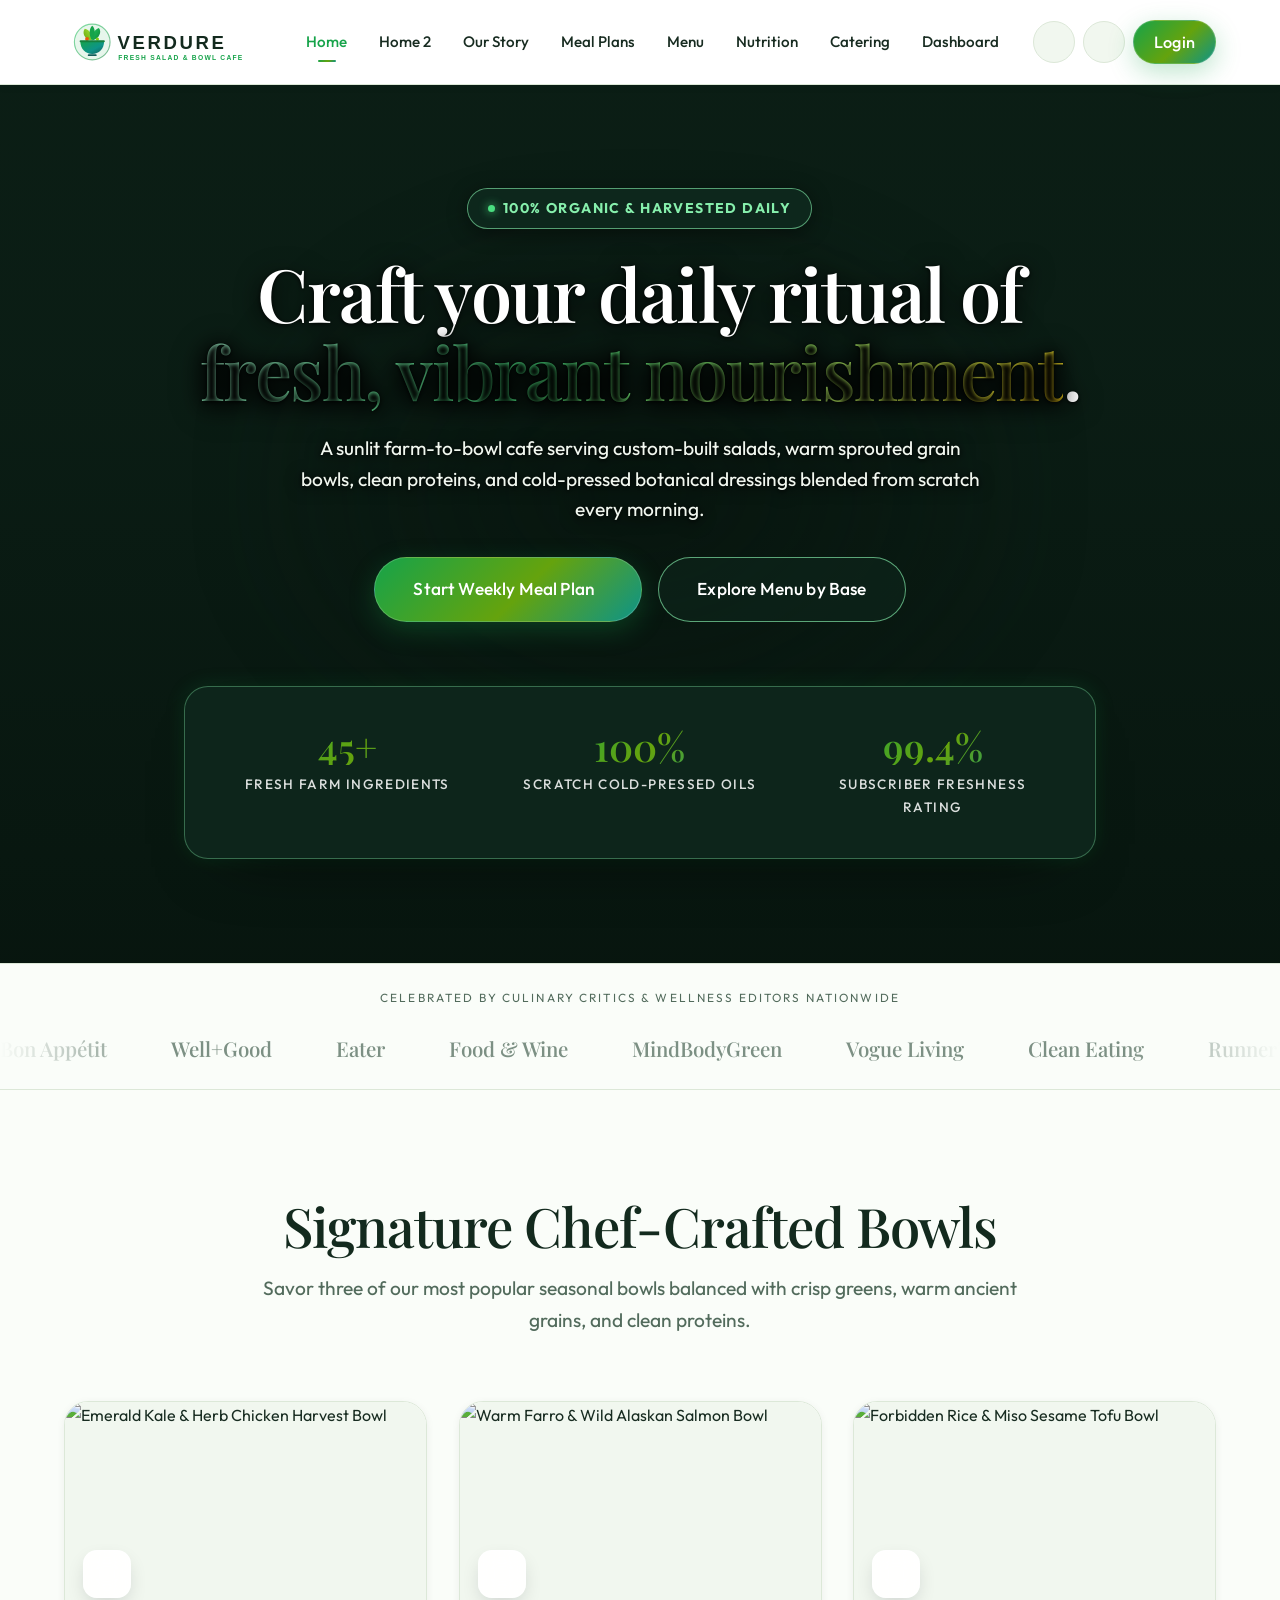
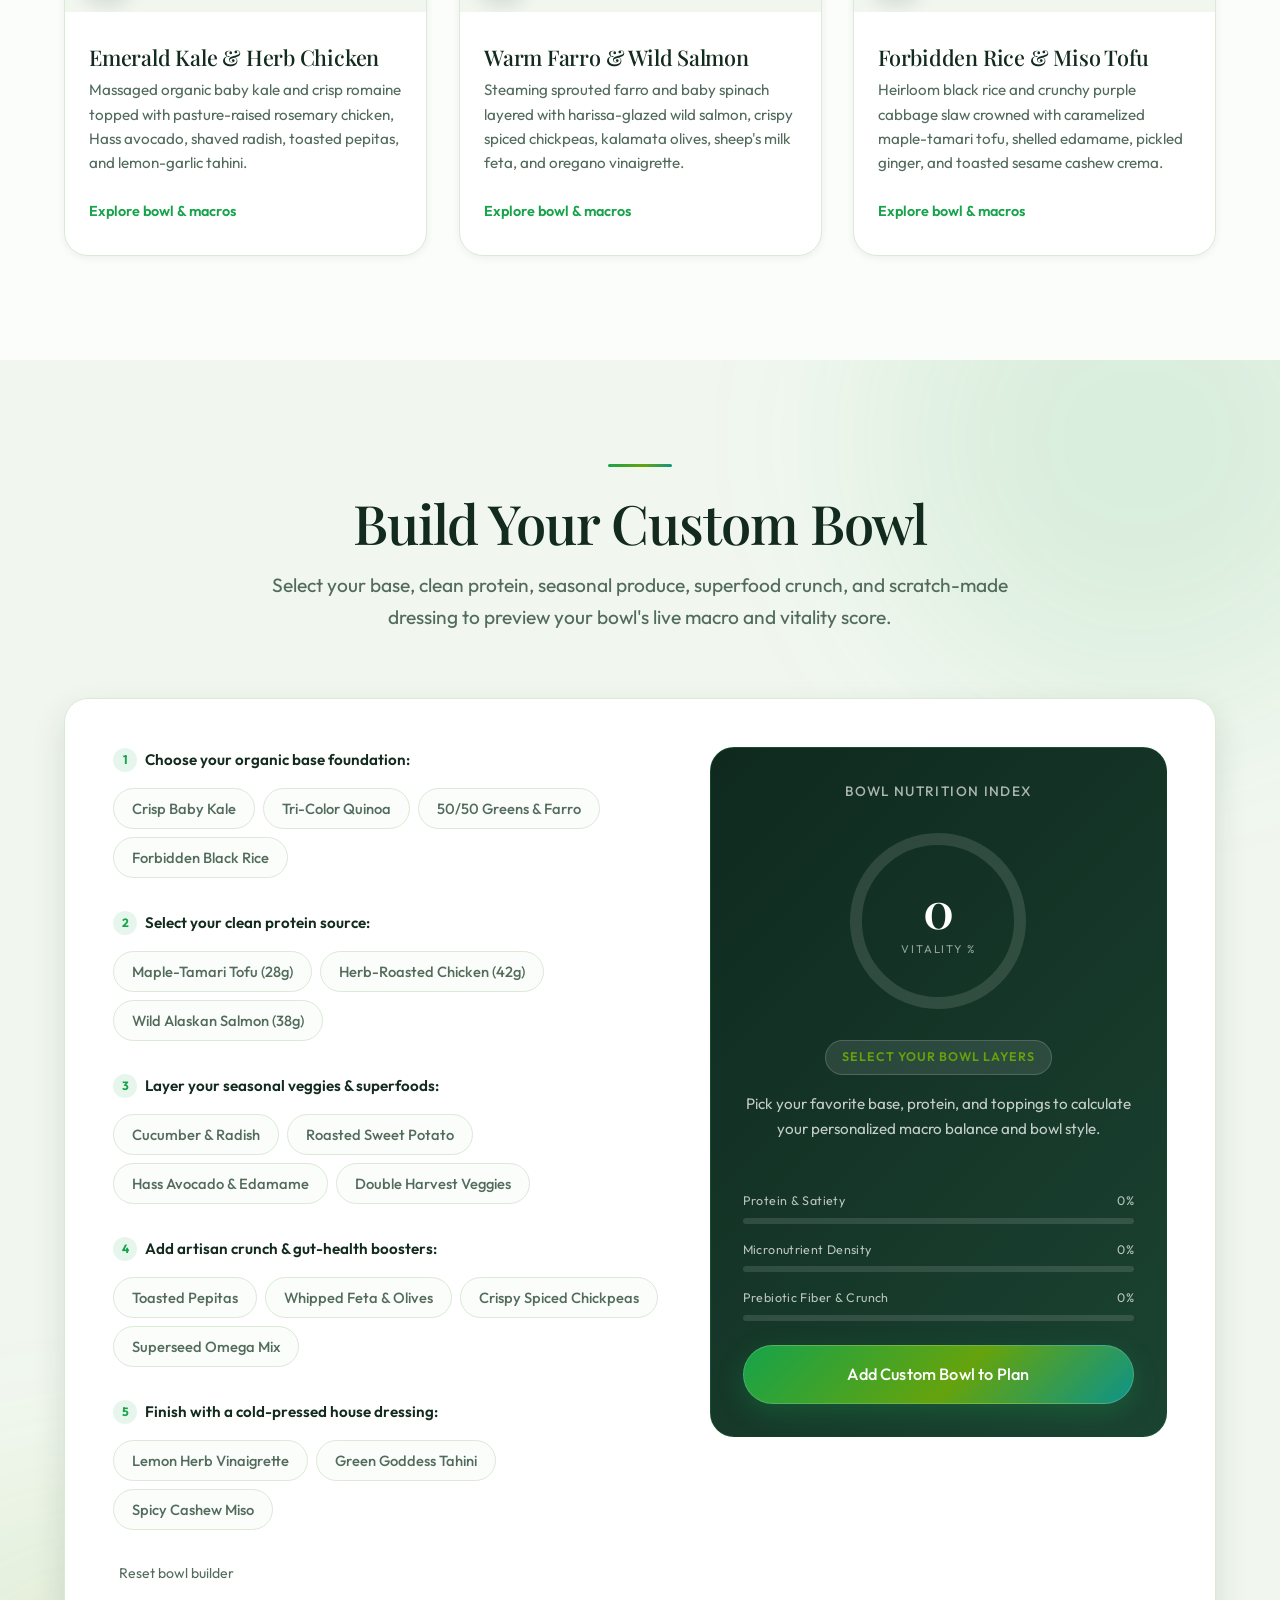
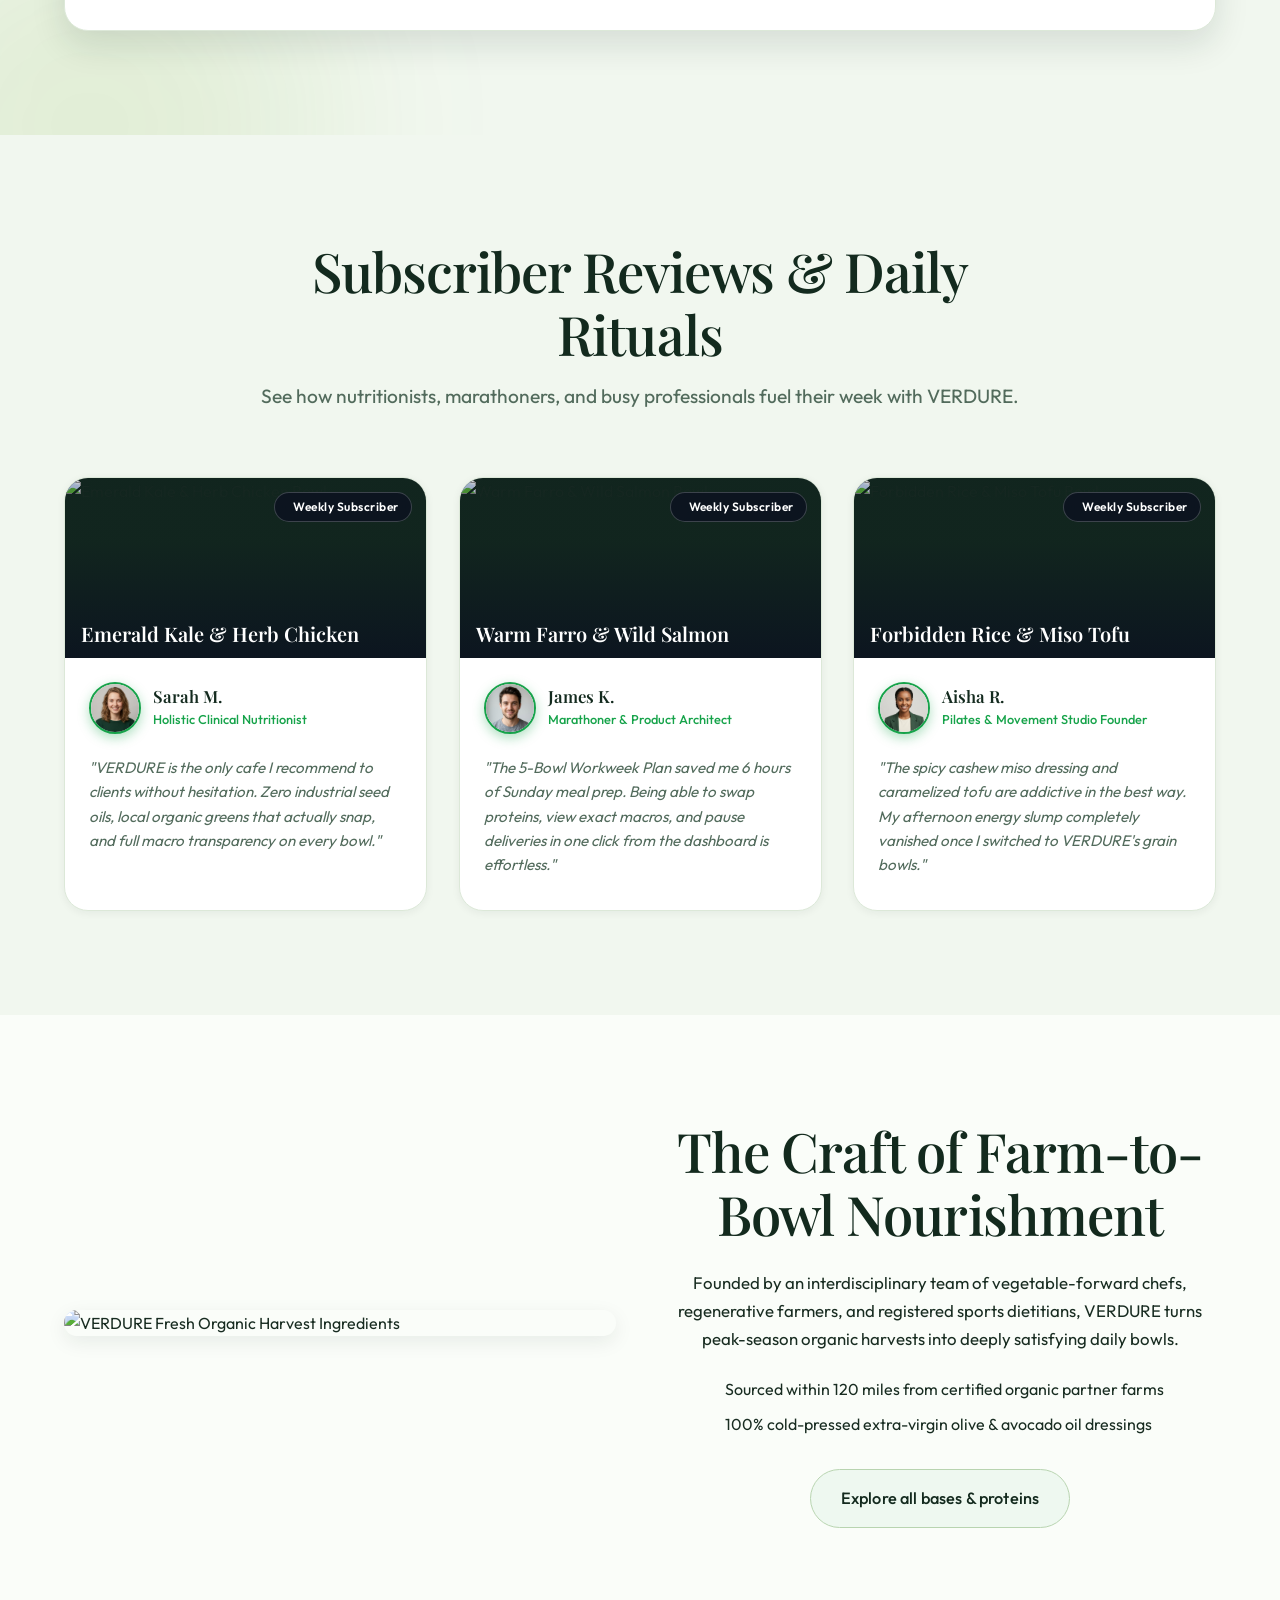
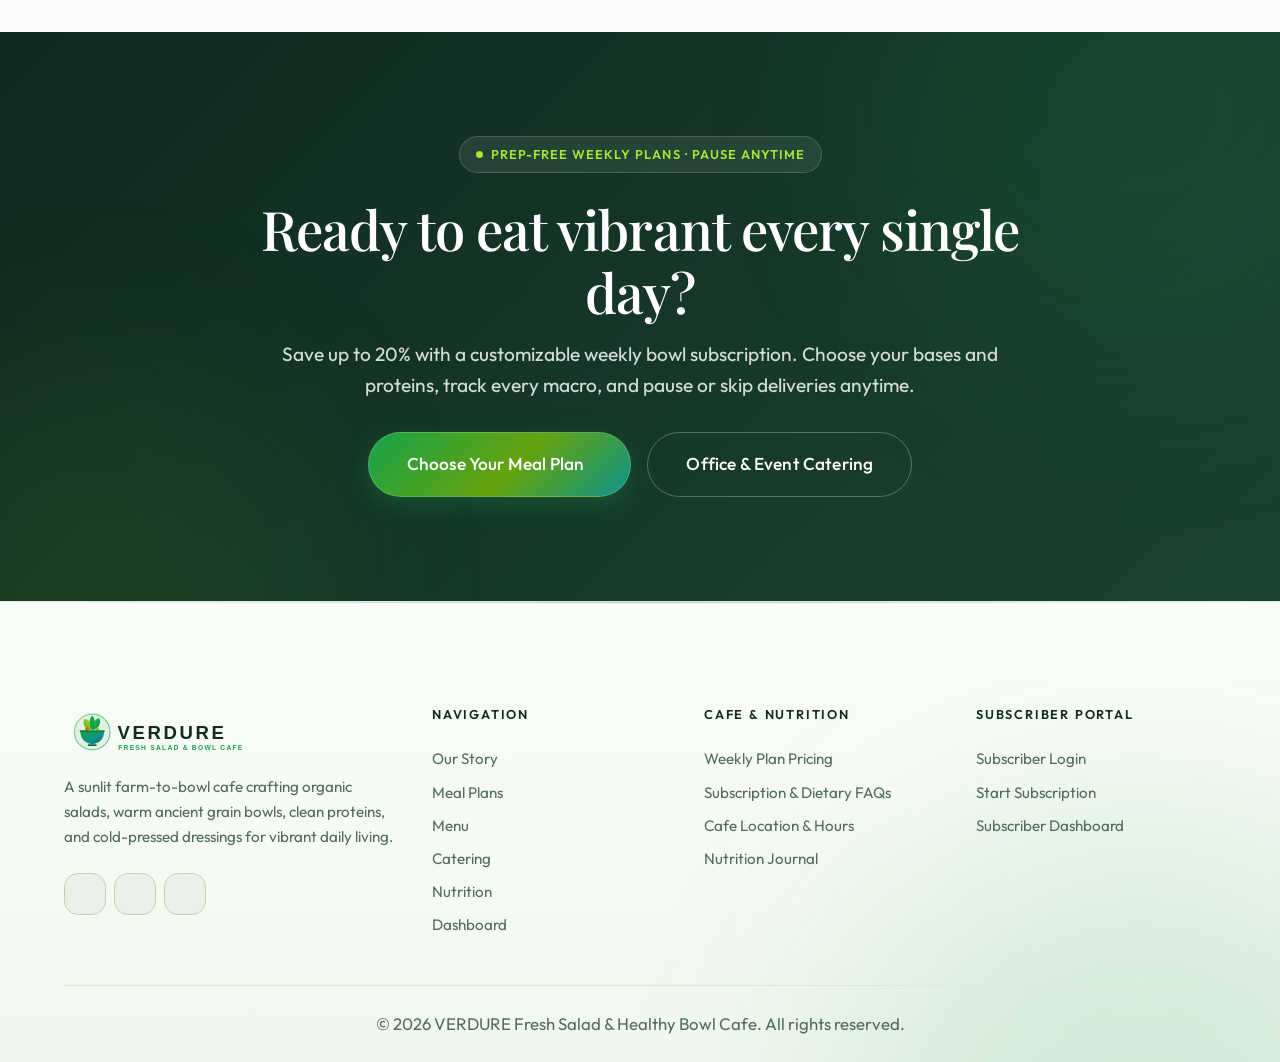
==== commit 278e8bfa: "Enhance hero section text visibility and background contrast" ====
--- a/index.html
+++ b/index.html
@@ -91,7 +91,7 @@
     <!-- Hero Section -->
     <section class="hero-bg hero-bg--center">
       <div class="hero-bg-media">
-        <img src="https://images.unsplash.com/photo-1512621776951-a57141f2eefd?auto=format&fit=crop&w=1600&q=85"
+        <img src="https://saladcaffe.in/images/hero.jpg"
           alt="VERDURE Fresh Salad & Healthy Bowl Cafe" fetchpriority="high">
       </div>
       <div class="container hero-content">
@@ -166,7 +166,7 @@
           <!-- Bowl 1 -->
           <div class="card service-card animate-fade-up delay-1">
             <div class="service-card-media">
-              <img src="https://images.unsplash.com/photo-1540420773420-3366772f4999?auto=format&fit=crop&w=1000&q=80"
+              <img src="https://encrypted-tbn0.gstatic.com/images?q=tbn:ANd9GcS_yOq8lIrOC8XlOodTde0VHtlhMNaLOZcnwB49dTlomAx1ngZaPJs6QE8&s=10"
                 alt="Emerald Kale & Herb Chicken Harvest Bowl" loading="lazy">
               <div class="service-card-badge" aria-hidden="true">
                 <i class="ph ph-leaf"></i>
@@ -185,7 +185,7 @@
           <!-- Bowl 2 -->
           <div class="card service-card animate-fade-up delay-2">
             <div class="service-card-media">
-              <img src="https://images.unsplash.com/photo-1546069901-ba9599a7e63c?auto=format&fit=crop&w=1000&q=80"
+              <img src="https://encrypted-tbn0.gstatic.com/images?q=tbn:ANd9GcQQ8sPTA9JA0BphXZ5sGivzP4NjpKdP_46WTmAZ9JeqrT3yRY9LcgkYu1zY&s=10"
                 alt="Warm Farro & Wild Alaskan Salmon Bowl"
                 loading="lazy">
               <div class="service-card-badge" aria-hidden="true">
@@ -205,7 +205,7 @@
           <!-- Bowl 3 -->
           <div class="card service-card animate-fade-up delay-3">
             <div class="service-card-media">
-              <img src="https://images.unsplash.com/photo-1547592180-85f173990554?auto=format&fit=crop&w=1000&q=80"
+              <img src="https://cu-media.imgix.net/media/catalog/product/cache/x1200/t/h/thai_rainbow_rice_bowl_-_peck.jpg?height=800&width=800&fit=crop&format=webp&cs=tinysrgb&lossless=true"
                 alt="Forbidden Rice & Miso Sesame Tofu Bowl" loading="lazy">
               <div class="service-card-badge" aria-hidden="true">
                 <i class="ph ph-bowl-food"></i>
@@ -341,7 +341,7 @@
           <!-- Story 1: Sarah M. -->
           <div class="card story-card animate-fade-up delay-1">
             <div class="story-card-media">
-              <img src="https://images.unsplash.com/photo-1540420773420-3366772f4999?auto=format&fit=crop&w=900&q=80" alt="Emerald Kale & Herb Chicken Bowl" loading="lazy">
+              <img src="https://vlhhealth.com/wp-content/uploads/2025/02/houstons-kale-salad-recipe-2.jpg" alt="Emerald Kale & Herb Chicken Bowl" loading="lazy">
               <div class="story-card-overlay"></div>
               <span class="story-card-badge">
                 <i class="ph-fill ph-check-circle"></i> Weekly Subscriber
--- a/assets/css/style.css
+++ b/assets/css/style.css
@@ -3094,22 +3094,63 @@
   object-position: center;
 }
 
-/* Unfaded background images: zero fade overlay on hero background photos */
+/* Atmospheric botanical overlay for hero background photos to ensure maximum contrast & readability */
 .hero-bg-media::after,
 .hero-bg--start .hero-bg-media::after,
 html[dir="rtl"] .hero-bg--start .hero-bg-media::after {
-  display: none !important;
-  background: none !important;
-  opacity: 0 !important;
+  content: "";
+  position: absolute;
+  inset: 0;
+  display: block;
+  background: linear-gradient(
+    180deg,
+    rgba(10, 26, 18, 0.74) 0%,
+    rgba(8, 22, 15, 0.64) 38%,
+    rgba(6, 18, 12, 0.84) 100%
+  );
+  z-index: -1;
+  pointer-events: none;
 }
 
 .hero-bg .hero-content { position: relative; z-index: 1; }
-.hero-bg--center .hero-content { text-align: center; max-width: 960px; }
+.hero-bg--center .hero-content {
+  text-align: center;
+  max-width: 960px;
+}
+.hero-bg--center .hero-content::before {
+  content: "";
+  position: absolute;
+  top: 45%;
+  left: 50%;
+  transform: translate(-50%, -50%);
+  width: min(100%, 820px);
+  height: 90%;
+  background: radial-gradient(ellipse at center, rgba(6, 18, 12, 0.60) 0%, rgba(6, 18, 12, 0) 75%);
+  filter: blur(24px);
+  z-index: -1;
+  pointer-events: none;
+}
 .hero-bg--start .hero-content { text-align: start; max-width: 1200px; }
 .hero-bg--start .hero-copy { max-width: 620px; }
 
-.hero-bg h1 { color: #ffffff; }
-.hero-bg .lead { color: rgba(255, 255, 255, 0.88); }
+.hero-bg h1 {
+  color: #ffffff;
+  text-shadow: 0 3px 20px rgba(0, 0, 0, 0.85), 0 1px 4px rgba(0, 0, 0, 0.95);
+}
+.hero-bg .lead {
+  color: #f1f7ef;
+  text-shadow: 0 2px 14px rgba(0, 0, 0, 0.85), 0 1px 4px rgba(0, 0, 0, 0.95);
+}
+
+.hero-bg .text-gradient {
+  background: linear-gradient(135deg, #a7f3d0 0%, #4ade80 40%, #bef264 75%, #facc15 100%) !important;
+  -webkit-background-clip: text !important;
+  background-clip: text !important;
+  color: transparent !important;
+  -webkit-text-fill-color: transparent !important;
+  filter: drop-shadow(0 2px 10px rgba(0, 0, 0, 0.85));
+  display: inline;
+}
 
 .hero-bg .eyebrow {
   background: rgba(15, 41, 30, 0.88);
@@ -3179,21 +3220,33 @@
   .hero-bg h1,
   [data-theme="light"] .hero-bg h1 {
     color: #ffffff !important;
-    text-shadow: 0 2px 18px rgba(0, 0, 0, 0.45) !important;
+    text-shadow: 0 3px 24px rgba(0, 0, 0, 0.85), 0 1px 4px rgba(0, 0, 0, 0.95) !important;
+  }
+
+  .hero-bg .text-gradient,
+  [data-theme="light"] .hero-bg .text-gradient {
+    background: linear-gradient(135deg, #a7f3d0 0%, #4ade80 40%, #bef264 75%, #facc15 100%) !important;
+    -webkit-background-clip: text !important;
+    background-clip: text !important;
+    color: transparent !important;
+    -webkit-text-fill-color: transparent !important;
+    filter: drop-shadow(0 2px 10px rgba(0, 0, 0, 0.9)) !important;
+    display: inline !important;
   }
 
   .hero-bg .lead,
   [data-theme="light"] .hero-bg .lead {
-    color: rgba(255, 255, 255, 0.92) !important;
-    text-shadow: 0 1px 12px rgba(0, 0, 0, 0.45) !important;
+    color: #f1f7ef !important;
+    font-weight: 430 !important;
+    text-shadow: 0 2px 16px rgba(0, 0, 0, 0.9), 0 1px 4px rgba(0, 0, 0, 0.95) !important;
   }
 
   .hero-bg .eyebrow,
   [data-theme="light"] .hero-bg .eyebrow {
-    background: rgba(15, 41, 30, 0.88) !important;
-    border: 1.5px solid rgba(134, 239, 172, 0.55) !important;
+    background: rgba(15, 41, 30, 0.92) !important;
+    border: 1.5px solid rgba(134, 239, 172, 0.6) !important;
     color: #86efac !important;
-    box-shadow: 0 4px 20px rgba(22, 163, 74, 0.35) !important;
+    box-shadow: 0 4px 20px rgba(0, 0, 0, 0.45) !important;
   }
 
   .hero-bg .eyebrow-dot,
@@ -3206,9 +3259,9 @@
   .hero-bg .hero-stat-pair,
   [data-theme="light"] .hero-bg .stat-band,
   [data-theme="light"] .hero-bg .hero-stat-pair {
-    background: rgba(15, 41, 30, 0.80) !important;
-    border: 1px solid rgba(134, 239, 172, 0.30) !important;
-    box-shadow: 0 30px 70px -45px rgba(0, 0, 0, 0.9), 0 0 20px rgba(22, 163, 74, 0.12) !important;
+    background: rgba(15, 41, 30, 0.85) !important;
+    border: 1px solid rgba(134, 239, 172, 0.35) !important;
+    box-shadow: 0 30px 70px -45px rgba(0, 0, 0, 0.9), 0 0 20px rgba(22, 163, 74, 0.16) !important;
   }
 
   .hero-bg .hero-stat-divider,
@@ -3218,14 +3271,14 @@
 
   .hero-bg .stat-label,
   [data-theme="light"] .hero-bg .stat-label {
-    color: rgba(255, 255, 255, 0.82) !important;
+    color: rgba(255, 255, 255, 0.85) !important;
   }
 
   .hero-bg .btn-outline,
   [data-theme="light"] .hero-bg .btn-outline {
     color: #ffffff !important;
     border-color: rgba(134, 239, 172, 0.65) !important;
-    background-color: rgba(15, 41, 30, 0.45) !important;
+    background-color: rgba(15, 41, 30, 0.55) !important;
   }
 
   .hero-bg .btn-outline:hover,
@@ -3240,9 +3293,19 @@
   .hero-bg--start .hero-bg-media::after,
   html[dir="rtl"] .hero-bg--start .hero-bg-media::after,
   [data-theme="light"] .hero-bg-media::after {
-    display: none !important;
-    background: none !important;
-    opacity: 0 !important;
+    content: "" !important;
+    position: absolute !important;
+    inset: 0 !important;
+    display: block !important;
+    background: linear-gradient(
+      180deg,
+      rgba(10, 26, 18, 0.74) 0%,
+      rgba(8, 22, 15, 0.64) 38%,
+      rgba(6, 18, 12, 0.84) 100%
+    ) !important;
+    opacity: 1 !important;
+    z-index: -1 !important;
+    pointer-events: none !important;
   }
 }
 
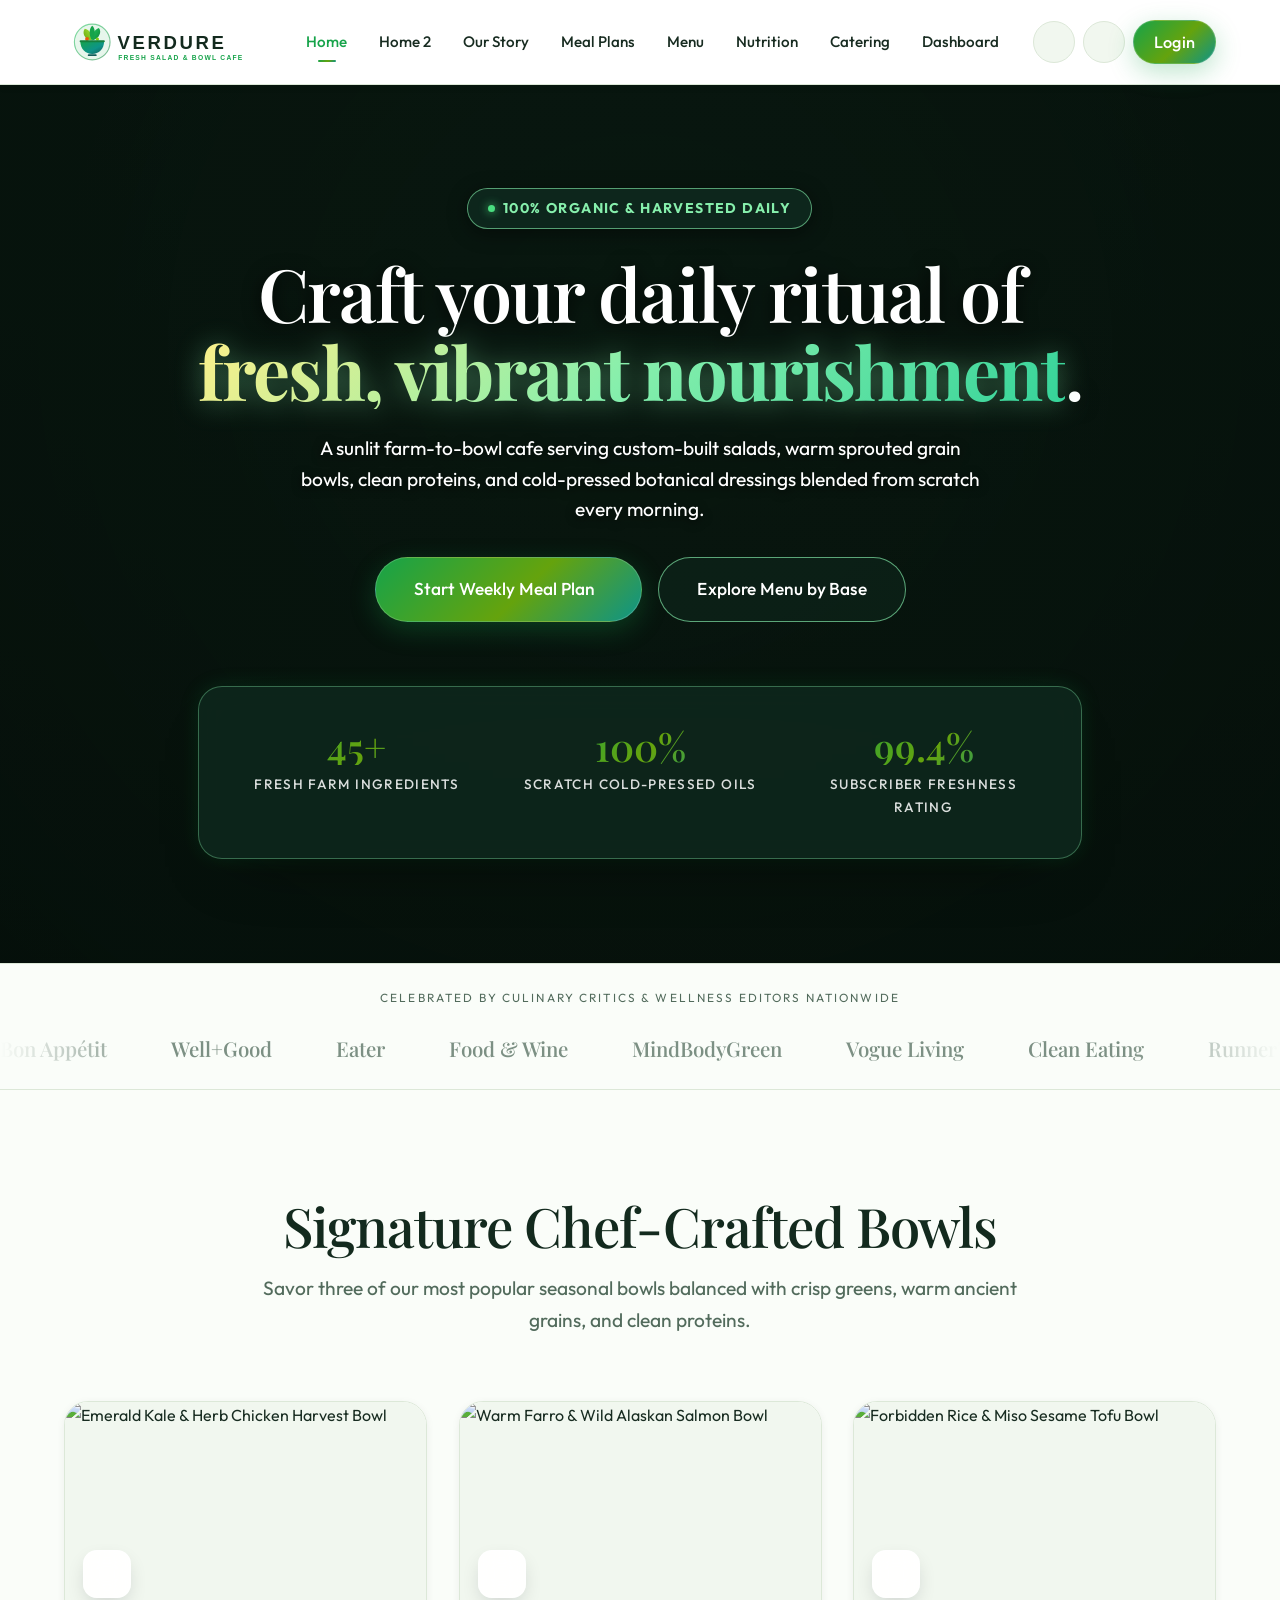
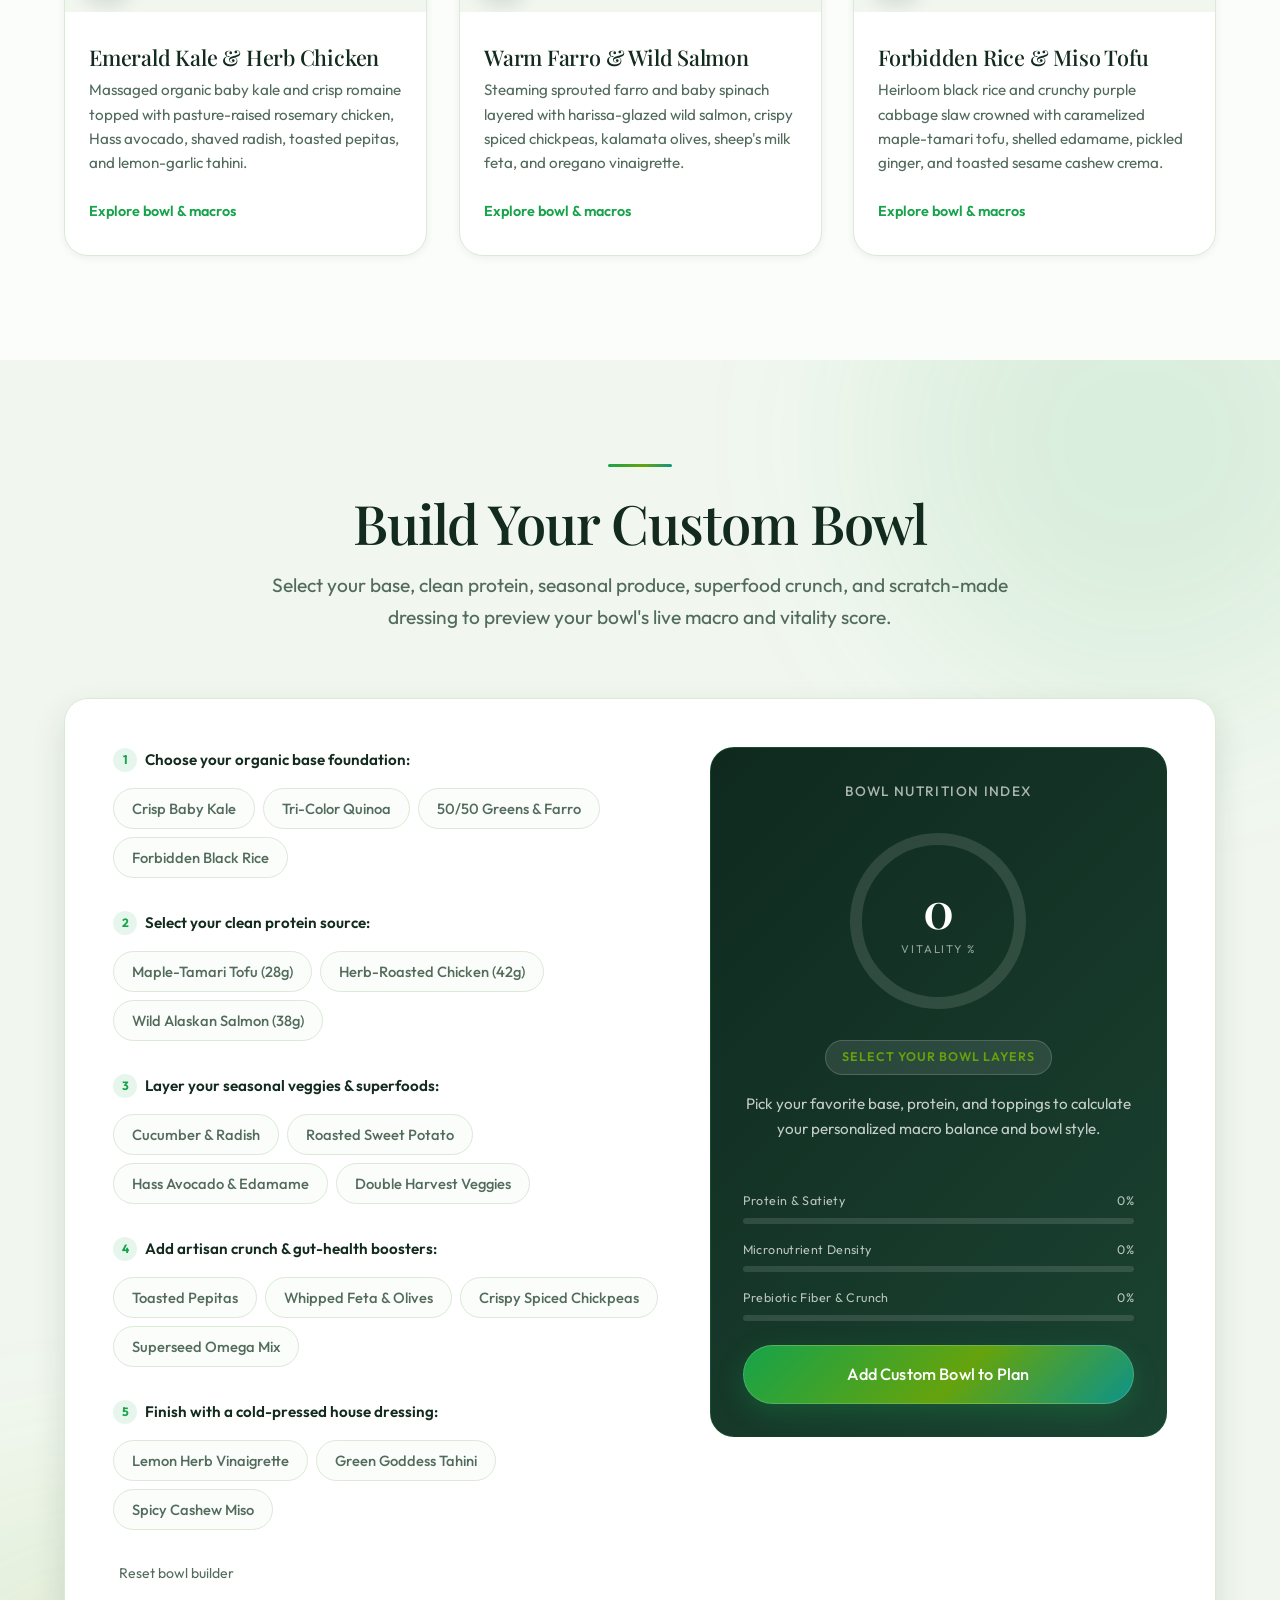
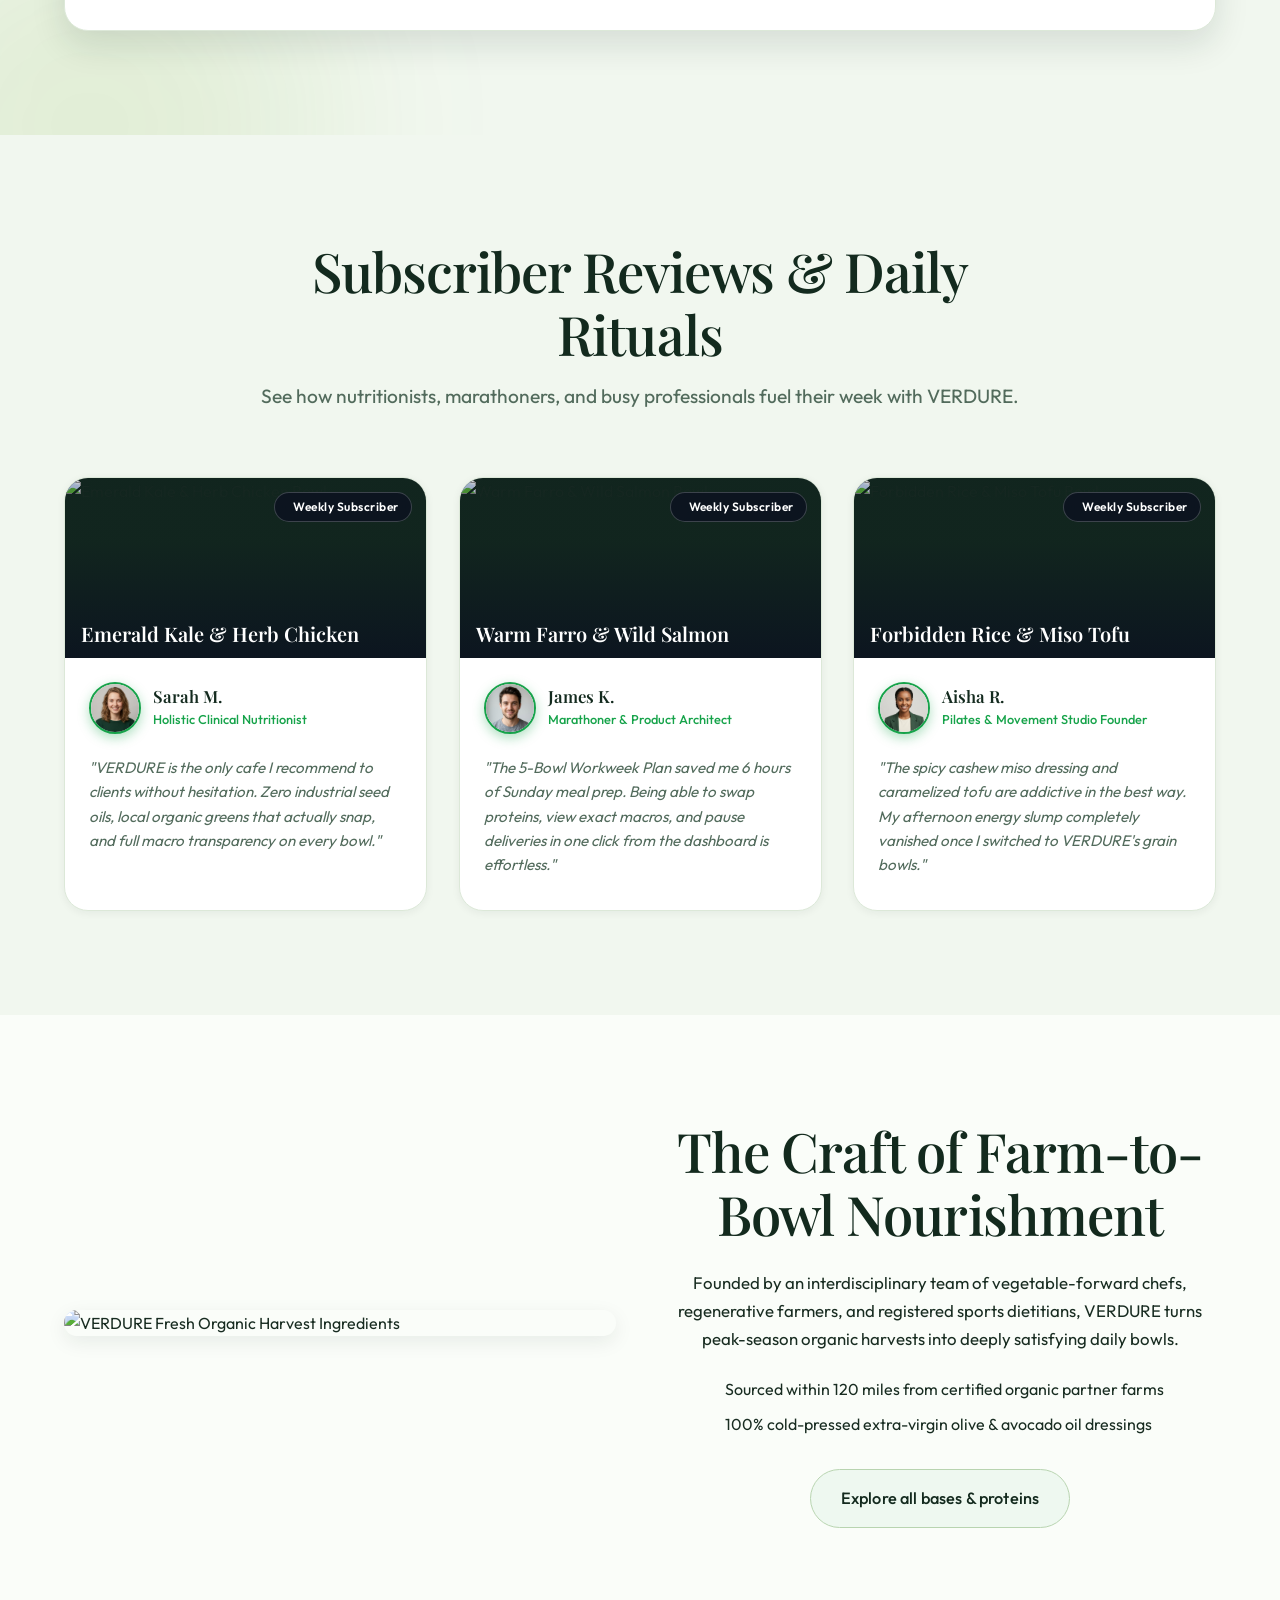
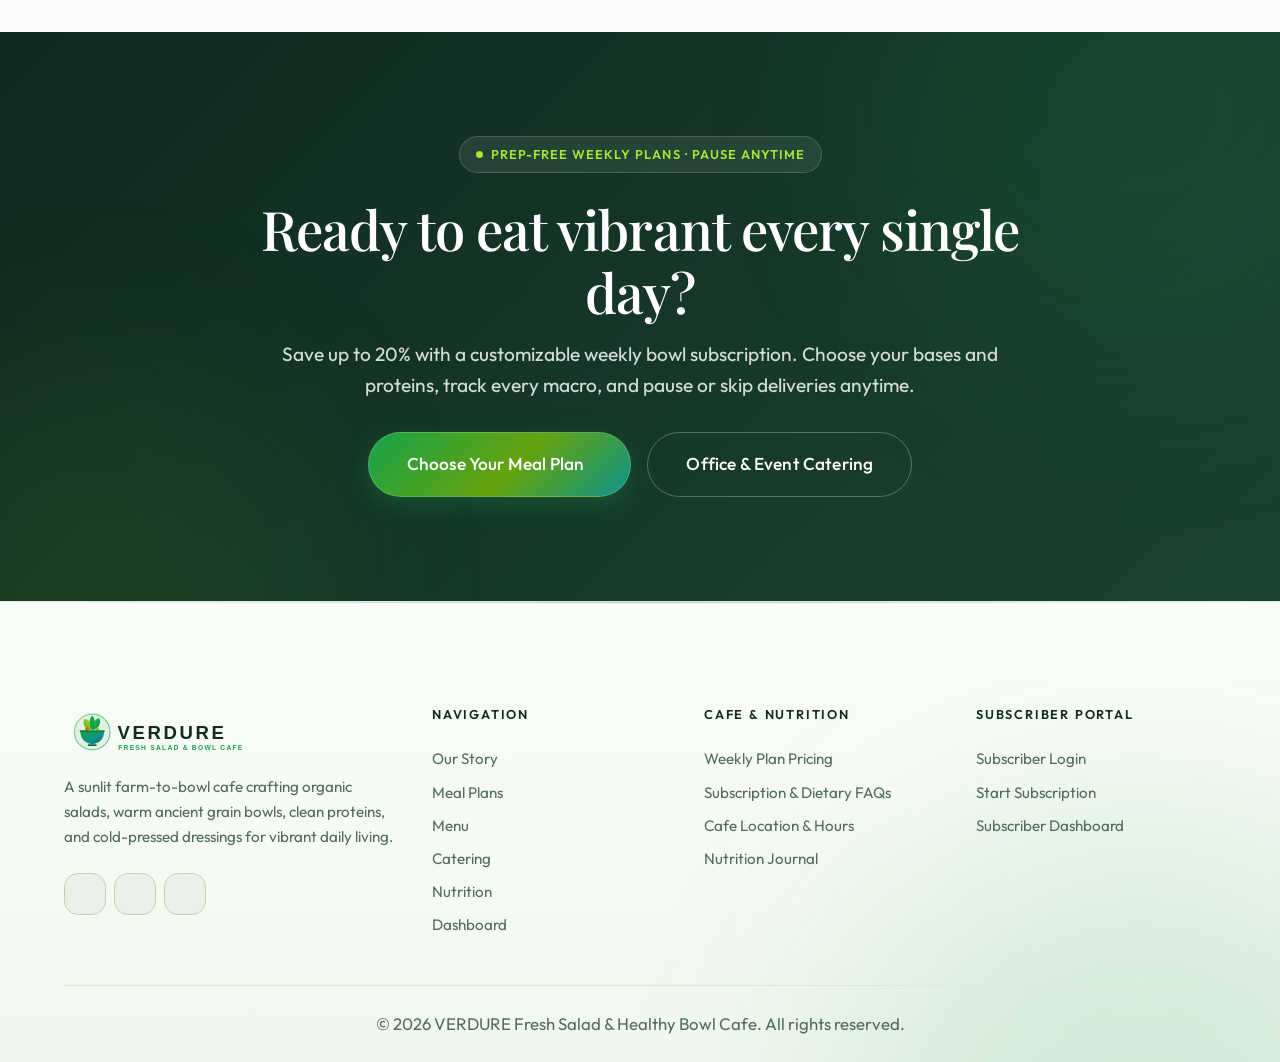
==== commit c4d7ebc7: "Fix hero text visibility on index and redesign Home 2 hero to distinct split botanical layout" ====
--- a/index.html
+++ b/index.html
@@ -96,7 +96,7 @@
       </div>
       <div class="container hero-content">
         <span class="eyebrow animate-fade-up"><span class="eyebrow-dot"></span> 100% Organic &amp; Harvested Daily</span>
-        <h1 class="animate-fade-up delay-1">Craft your daily ritual of <span class="text-gradient">fresh, vibrant nourishment</span>.</h1>
+        <h1 class="animate-fade-up delay-1">Craft your daily ritual of<br class="hero-title-br"><span class="hero-highlight">fresh, vibrant nourishment</span>.</h1>
         <p class="lead animate-fade-up delay-2" style="margin: 0 auto var(--spacing-5); max-width: 680px;">A sunlit farm-to-bowl cafe serving custom-built salads, warm sprouted grain bowls, clean proteins, and cold-pressed botanical dressings blended from scratch every morning.</p>
         <div class="animate-fade-up delay-3"
           style="display: flex; gap: var(--spacing-3); justify-content: center; flex-wrap: wrap; margin-bottom: var(--spacing-7);">
--- a/assets/css/style.css
+++ b/assets/css/style.css
@@ -3084,14 +3084,18 @@
 .hero-bg-media {
   position: absolute;
   inset: 0;
-  z-index: -2;
+  z-index: 0;
+  pointer-events: none;
 }
 
 .hero-bg-media img {
+  position: absolute;
+  inset: 0;
   width: 100%;
   height: 100%;
   object-fit: cover;
   object-position: center;
+  z-index: 0;
 }
 
 /* Atmospheric botanical overlay for hero background photos to ensure maximum contrast & readability */
@@ -3102,54 +3106,53 @@
   position: absolute;
   inset: 0;
   display: block;
-  background: linear-gradient(
-    180deg,
-    rgba(10, 26, 18, 0.74) 0%,
-    rgba(8, 22, 15, 0.64) 38%,
-    rgba(6, 18, 12, 0.84) 100%
-  );
-  z-index: -1;
+  background: radial-gradient(circle at 50% 36%, rgba(8, 22, 14, 0.65) 0%, rgba(5, 15, 10, 0.84) 100%),
+              linear-gradient(180deg, rgba(8, 20, 13, 0.58) 0%, rgba(5, 15, 10, 0.80) 100%);
+  z-index: 1 !important;
   pointer-events: none;
 }
 
-.hero-bg .hero-content { position: relative; z-index: 1; }
+.hero-bg .hero-content { position: relative !important; z-index: 2 !important; }
 .hero-bg--center .hero-content {
   text-align: center;
   max-width: 960px;
 }
-.hero-bg--center .hero-content::before {
-  content: "";
-  position: absolute;
-  top: 45%;
-  left: 50%;
-  transform: translate(-50%, -50%);
-  width: min(100%, 820px);
-  height: 90%;
-  background: radial-gradient(ellipse at center, rgba(6, 18, 12, 0.60) 0%, rgba(6, 18, 12, 0) 75%);
-  filter: blur(24px);
-  z-index: -1;
-  pointer-events: none;
-}
 .hero-bg--start .hero-content { text-align: start; max-width: 1200px; }
 .hero-bg--start .hero-copy { max-width: 620px; }
 
 .hero-bg h1 {
   color: #ffffff;
-  text-shadow: 0 3px 20px rgba(0, 0, 0, 0.85), 0 1px 4px rgba(0, 0, 0, 0.95);
+  text-shadow: 0 3px 18px rgba(0, 0, 0, 0.75);
 }
 .hero-bg .lead {
-  color: #f1f7ef;
-  text-shadow: 0 2px 14px rgba(0, 0, 0, 0.85), 0 1px 4px rgba(0, 0, 0, 0.95);
-}
-
-.hero-bg .text-gradient {
-  background: linear-gradient(135deg, #a7f3d0 0%, #4ade80 40%, #bef264 75%, #facc15 100%) !important;
+  color: #ffffff;
+  text-shadow: 0 2px 10px rgba(0, 0, 0, 0.8);
+}
+
+.hero-highlight,
+.hero-bg .text-gradient,
+[data-theme="light"] .hero-bg .text-gradient,
+[data-theme="dark"] .hero-bg .text-gradient {
+  color: #a7f3d0 !important;
+  background: linear-gradient(135deg, #fef08a 0%, #86efac 50%, #34d399 100%) !important;
   -webkit-background-clip: text !important;
   background-clip: text !important;
   color: transparent !important;
   -webkit-text-fill-color: transparent !important;
-  filter: drop-shadow(0 2px 10px rgba(0, 0, 0, 0.85));
+  text-shadow: none !important;
+  filter: drop-shadow(0 2px 14px rgba(134, 239, 172, 0.45)) !important;
+  font-weight: 700 !important;
+  display: inline-block !important;
+}
+
+.hero-title-br {
   display: inline;
+}
+
+@media (max-width: 768px) {
+  .hero-title-br {
+    display: none;
+  }
 }
 
 .hero-bg .eyebrow {
@@ -3220,25 +3223,30 @@
   .hero-bg h1,
   [data-theme="light"] .hero-bg h1 {
     color: #ffffff !important;
-    text-shadow: 0 3px 24px rgba(0, 0, 0, 0.85), 0 1px 4px rgba(0, 0, 0, 0.95) !important;
-  }
-
+    text-shadow: 0 3px 18px rgba(0, 0, 0, 0.75) !important;
+  }
+
+  .hero-highlight,
   .hero-bg .text-gradient,
-  [data-theme="light"] .hero-bg .text-gradient {
-    background: linear-gradient(135deg, #a7f3d0 0%, #4ade80 40%, #bef264 75%, #facc15 100%) !important;
+  [data-theme="light"] .hero-bg .text-gradient,
+  [data-theme="dark"] .hero-bg .text-gradient {
+    color: #a7f3d0 !important;
+    background: linear-gradient(135deg, #fef08a 0%, #86efac 50%, #34d399 100%) !important;
     -webkit-background-clip: text !important;
     background-clip: text !important;
     color: transparent !important;
     -webkit-text-fill-color: transparent !important;
-    filter: drop-shadow(0 2px 10px rgba(0, 0, 0, 0.9)) !important;
-    display: inline !important;
+    text-shadow: none !important;
+    filter: drop-shadow(0 2px 14px rgba(134, 239, 172, 0.45)) !important;
+    font-weight: 700 !important;
+    display: inline-block !important;
   }
 
   .hero-bg .lead,
   [data-theme="light"] .hero-bg .lead {
-    color: #f1f7ef !important;
+    color: #ffffff !important;
     font-weight: 430 !important;
-    text-shadow: 0 2px 16px rgba(0, 0, 0, 0.9), 0 1px 4px rgba(0, 0, 0, 0.95) !important;
+    text-shadow: 0 2px 10px rgba(0, 0, 0, 0.8) !important;
   }
 
   .hero-bg .eyebrow,
@@ -3292,19 +3300,16 @@
   .hero-bg-media::after,
   .hero-bg--start .hero-bg-media::after,
   html[dir="rtl"] .hero-bg--start .hero-bg-media::after,
-  [data-theme="light"] .hero-bg-media::after {
+  [data-theme="light"] .hero-bg-media::after,
+  [data-theme="dark"] .hero-bg-media::after {
     content: "" !important;
     position: absolute !important;
     inset: 0 !important;
     display: block !important;
-    background: linear-gradient(
-      180deg,
-      rgba(10, 26, 18, 0.74) 0%,
-      rgba(8, 22, 15, 0.64) 38%,
-      rgba(6, 18, 12, 0.84) 100%
-    ) !important;
+    background: radial-gradient(circle at 50% 36%, rgba(8, 22, 14, 0.65) 0%, rgba(5, 15, 10, 0.84) 100%),
+                linear-gradient(180deg, rgba(8, 20, 13, 0.58) 0%, rgba(5, 15, 10, 0.80) 100%) !important;
     opacity: 1 !important;
-    z-index: -1 !important;
+    z-index: 1 !important;
     pointer-events: none !important;
   }
 }
@@ -3346,6 +3351,489 @@
   .hero-bg .hero-actions .btn {
     width: 100%;
     justify-content: center;
+  }
+}
+
+/* ===== HOME 2 HERO: Split 2-Column Botanical Showcase ===== */
+.hero2-split {
+  position: relative;
+  min-height: min(92vh, 880px);
+  padding: calc(84px + var(--spacing-7)) 0 var(--spacing-8);
+  display: flex;
+  align-items: center;
+  overflow: hidden;
+  background: linear-gradient(165deg, rgba(240, 253, 244, 0.95) 0%, rgba(251, 253, 249, 1) 50%, rgba(236, 253, 245, 0.9) 100%);
+  border-bottom: 1px solid var(--border);
+}
+
+[data-theme="dark"] .hero2-split {
+  background: linear-gradient(165deg, #091a11 0%, #06140d 50%, #0d281a 100%);
+  border-bottom-color: rgba(134, 239, 172, 0.12);
+}
+
+.hero2-split::before {
+  content: "";
+  position: absolute;
+  top: -20%;
+  right: -10%;
+  width: 650px;
+  height: 650px;
+  background: radial-gradient(circle, rgba(74, 222, 128, 0.16) 0%, transparent 70%);
+  pointer-events: none;
+  z-index: 0;
+  filter: blur(40px);
+}
+
+[data-theme="dark"] .hero2-split::before {
+  background: radial-gradient(circle, rgba(34, 197, 94, 0.12) 0%, transparent 70%);
+}
+
+.hero2-split .container {
+  position: relative;
+  z-index: 1;
+}
+
+.hero2-grid {
+  display: grid;
+  grid-template-columns: 1.15fr 0.85fr;
+  gap: var(--spacing-7);
+  align-items: center;
+}
+
+/* Home 2 Left Column */
+.hero2-copy {
+  display: flex;
+  flex-direction: column;
+  gap: var(--spacing-3);
+  text-align: start;
+}
+
+.hero2-eyebrow {
+  display: inline-flex;
+  align-items: center;
+  gap: 8px;
+  align-self: flex-start;
+  padding: 8px 18px;
+  border-radius: 999px;
+  font-size: 0.85rem;
+  font-weight: 700;
+  letter-spacing: 0.08em;
+  text-transform: uppercase;
+  background: rgba(22, 163, 74, 0.10);
+  border: 1px solid rgba(22, 163, 74, 0.28);
+  color: #15803d;
+  box-shadow: 0 2px 10px rgba(22, 163, 74, 0.08);
+}
+
+[data-theme="dark"] .hero2-eyebrow {
+  background: rgba(15, 41, 30, 0.85);
+  border-color: rgba(134, 239, 172, 0.4);
+  color: #86efac;
+  box-shadow: 0 4px 18px rgba(0, 0, 0, 0.35);
+}
+
+.hero2-eyebrow i {
+  color: #16a34a;
+  font-size: 1rem;
+}
+
+[data-theme="dark"] .hero2-eyebrow i {
+  color: #4ade80;
+}
+
+.hero2-title {
+  font-family: var(--font-heading);
+  font-size: clamp(2.3rem, 4.4vw, 3.6rem);
+  font-weight: 700;
+  line-height: 1.16;
+  color: var(--text-main);
+  margin: 0;
+  letter-spacing: -0.02em;
+}
+
+.hero2-gradient-text {
+  background: linear-gradient(135deg, #15803d 0%, #16a34a 55%, #10b981 100%);
+  -webkit-background-clip: text;
+  background-clip: text;
+  -webkit-text-fill-color: transparent;
+  color: #15803d;
+  display: inline;
+}
+
+[data-theme="dark"] .hero2-gradient-text {
+  background: linear-gradient(135deg, #a7f3d0 0%, #4ade80 50%, #22c55e 100%);
+  -webkit-background-clip: text;
+  background-clip: text;
+  -webkit-text-fill-color: transparent;
+  color: #86efac;
+}
+
+.hero2-lead {
+  font-size: 1.12rem;
+  line-height: 1.68;
+  color: var(--text-soft);
+  margin: 0;
+  max-width: 580px;
+}
+
+.hero2-actions {
+  display: flex;
+  gap: var(--spacing-3);
+  align-items: center;
+  flex-wrap: wrap;
+  margin-top: var(--spacing-2);
+}
+
+/* Feature badges row (Seed-oil free, 45+ farm items, <24h) */
+.hero2-features-row {
+  display: flex;
+  gap: var(--spacing-2);
+  flex-wrap: wrap;
+  align-items: center;
+  margin-top: var(--spacing-2);
+}
+
+.hero2-feature-item {
+  display: inline-flex;
+  align-items: center;
+  gap: 7px;
+  font-size: 0.84rem;
+  font-weight: 600;
+  color: var(--text-main);
+  background: var(--bg-card);
+  padding: 6px 14px;
+  border-radius: 999px;
+  border: 1px solid var(--border);
+  box-shadow: 0 2px 6px rgba(0, 0, 0, 0.04);
+}
+
+[data-theme="dark"] .hero2-feature-item {
+  background: rgba(18, 44, 32, 0.75);
+  border-color: rgba(134, 239, 172, 0.22);
+}
+
+.hero2-feature-item i {
+  color: #16a34a;
+  font-size: 0.95rem;
+}
+
+[data-theme="dark"] .hero2-feature-item i {
+  color: #4ade80;
+}
+
+/* Bottom Stats Card in Hero 2 */
+.hero2-stats-card {
+  display: inline-flex;
+  align-items: center;
+  gap: var(--spacing-5);
+  padding: var(--spacing-3) var(--spacing-5);
+  background: var(--bg-card);
+  border: 1px solid var(--border);
+  border-radius: var(--radius-lg);
+  box-shadow: 0 10px 30px -10px rgba(19, 42, 30, 0.08);
+  margin-top: var(--spacing-3);
+  width: fit-content;
+}
+
+[data-theme="dark"] .hero2-stats-card {
+  background: rgba(15, 38, 27, 0.85);
+  border-color: rgba(134, 239, 172, 0.24);
+  box-shadow: 0 15px 40px -10px rgba(0, 0, 0, 0.55);
+}
+
+.hero2-stat {
+  display: flex;
+  flex-direction: column;
+}
+
+.hero2-stat .stat-value {
+  font-family: var(--font-heading);
+  font-size: 1.85rem;
+  font-weight: 700;
+  line-height: 1.1;
+  color: var(--primary);
+}
+
+[data-theme="dark"] .hero2-stat .stat-value {
+  color: #86efac;
+}
+
+.hero2-stat .stat-label {
+  font-size: 0.8rem;
+  color: var(--text-soft);
+  margin: 3px 0 0;
+  font-weight: 500;
+}
+
+.hero2-stat-divider {
+  width: 1px;
+  height: 38px;
+  background: var(--border-strong);
+}
+
+/* Home 2 Right Column: Visual Arched Showcase */
+.hero2-visual {
+  position: relative;
+  display: flex;
+  justify-content: center;
+  align-items: center;
+}
+
+.hero2-arch-frame {
+  position: relative;
+  width: 100%;
+  max-width: 440px;
+  aspect-ratio: 4 / 5;
+  border-radius: 200px 200px 32px 32px;
+  overflow: hidden;
+  box-shadow: 0 25px 60px -15px rgba(18, 52, 33, 0.22);
+  border: 4px solid var(--bg-card);
+  background: var(--bg-card);
+  transition: transform 0.4s ease;
+}
+
+[data-theme="dark"] .hero2-arch-frame {
+  box-shadow: 0 25px 65px -15px rgba(0, 0, 0, 0.7);
+  border-color: rgba(134, 239, 172, 0.28);
+}
+
+.hero2-arch-frame:hover {
+  transform: translateY(-4px);
+}
+
+.hero2-arch-frame img {
+  width: 100%;
+  height: 100%;
+  object-fit: cover;
+  object-position: center;
+  display: block;
+  transition: transform 0.6s ease;
+}
+
+.hero2-arch-frame:hover img {
+  transform: scale(1.04);
+}
+
+/* Floating interactive badges on Hero 2 */
+.hero2-float-rating {
+  position: absolute;
+  top: 14%;
+  left: -20px;
+  background: rgba(255, 255, 255, 0.94);
+  backdrop-filter: blur(14px);
+  -webkit-backdrop-filter: blur(14px);
+  padding: 10px 18px;
+  border-radius: 999px;
+  border: 1px solid rgba(22, 163, 74, 0.22);
+  box-shadow: 0 12px 32px -8px rgba(18, 52, 33, 0.18);
+  display: inline-flex;
+  align-items: center;
+  gap: 10px;
+  z-index: 2;
+  font-size: 0.85rem;
+  color: #132a1e;
+  animation: hero2FloatA 4s ease-in-out infinite alternate;
+}
+
+[data-theme="dark"] .hero2-float-rating {
+  background: rgba(15, 41, 30, 0.92);
+  border-color: rgba(134, 239, 172, 0.35);
+  box-shadow: 0 14px 36px -8px rgba(0, 0, 0, 0.65);
+  color: #f8fafc;
+}
+
+.hero2-rating-stars {
+  display: inline-flex;
+  gap: 2px;
+  color: #eab308;
+  font-size: 0.9rem;
+}
+
+.hero2-float-macro {
+  position: absolute;
+  bottom: 8%;
+  right: -15px;
+  background: rgba(255, 255, 255, 0.94);
+  backdrop-filter: blur(14px);
+  -webkit-backdrop-filter: blur(14px);
+  padding: 12px 18px;
+  border-radius: var(--radius-lg);
+  border: 1px solid rgba(22, 163, 74, 0.22);
+  box-shadow: 0 14px 34px -8px rgba(18, 52, 33, 0.2);
+  display: inline-flex;
+  align-items: center;
+  gap: 12px;
+  z-index: 2;
+  animation: hero2FloatB 4.5s ease-in-out infinite alternate;
+}
+
+[data-theme="dark"] .hero2-float-macro {
+  background: rgba(15, 41, 30, 0.92);
+  border-color: rgba(134, 239, 172, 0.35);
+  box-shadow: 0 14px 36px -8px rgba(0, 0, 0, 0.65);
+}
+
+.hero2-macro-icon {
+  width: 38px;
+  height: 38px;
+  border-radius: 50%;
+  background: linear-gradient(135deg, #16a34a, #15803d);
+  color: #ffffff;
+  display: flex;
+  align-items: center;
+  justify-content: center;
+  font-size: 1.15rem;
+  flex-shrink: 0;
+}
+
+.hero2-macro-info {
+  display: flex;
+  flex-direction: column;
+}
+
+.hero2-macro-title {
+  font-size: 0.9rem;
+  font-weight: 700;
+  color: var(--text-main);
+  line-height: 1.2;
+}
+
+.hero2-macro-sub {
+  font-size: 0.76rem;
+  color: var(--text-soft);
+  margin-top: 2px;
+}
+
+.hero2-float-seal {
+  position: absolute;
+  bottom: 12%;
+  left: -15px;
+  width: 58px;
+  height: 58px;
+  border-radius: 50%;
+  background: #16a34a;
+  color: #ffffff;
+  display: flex;
+  align-items: center;
+  justify-content: center;
+  font-size: 1.7rem;
+  box-shadow: 0 10px 25px rgba(22, 163, 74, 0.4);
+  z-index: 3;
+  border: 3px solid #ffffff;
+  animation: hero2Pulse 3s ease-in-out infinite;
+}
+
+[data-theme="dark"] .hero2-float-seal {
+  border-color: #0f291e;
+  box-shadow: 0 10px 25px rgba(22, 163, 74, 0.55);
+}
+
+@keyframes hero2FloatA {
+  0% { transform: translateY(0); }
+  100% { transform: translateY(-8px); }
+}
+
+@keyframes hero2FloatB {
+  0% { transform: translateY(0); }
+  100% { transform: translateY(8px); }
+}
+
+@keyframes hero2Pulse {
+  0%, 100% { transform: scale(1); }
+  50% { transform: scale(1.08); }
+}
+
+/* RTL Support for Hero 2 */
+html[dir="rtl"] .hero2-copy {
+  text-align: right;
+}
+
+html[dir="rtl"] .hero2-eyebrow {
+  align-self: flex-start;
+}
+
+html[dir="rtl"] .hero2-float-rating {
+  left: auto;
+  right: -20px;
+}
+
+html[dir="rtl"] .hero2-float-macro {
+  right: auto;
+  left: -15px;
+}
+
+html[dir="rtl"] .hero2-float-seal {
+  left: auto;
+  right: -15px;
+}
+
+/* Responsive Breakpoints for Hero 2 */
+@media (max-width: 992px) {
+  .hero2-grid {
+    grid-template-columns: 1fr;
+    gap: var(--spacing-6);
+  }
+  .hero2-copy {
+    text-align: center;
+    align-items: center;
+  }
+  .hero2-eyebrow {
+    align-self: center;
+  }
+  .hero2-actions {
+    justify-content: center;
+  }
+  .hero2-features-row {
+    justify-content: center;
+  }
+  .hero2-stats-card {
+    margin-inline: auto;
+  }
+  .hero2-arch-frame {
+    max-width: 380px;
+  }
+  .hero2-float-rating {
+    left: 0;
+  }
+  .hero2-float-macro {
+    right: 0;
+  }
+}
+
+@media (max-width: 576px) {
+  .hero2-split {
+    padding-top: calc(70px + var(--spacing-5));
+  }
+  .hero2-stats-card {
+    width: 100%;
+    justify-content: space-around;
+    padding: var(--spacing-3) var(--spacing-3);
+    gap: var(--spacing-3);
+  }
+  .hero2-stat .stat-value {
+    font-size: 1.4rem;
+  }
+  .hero2-arch-frame {
+    max-width: 300px;
+    border-radius: 140px 140px 24px 24px;
+  }
+  .hero2-float-rating {
+    top: 6%;
+    left: -10px;
+    font-size: 0.76rem;
+    padding: 6px 12px;
+  }
+  .hero2-float-macro {
+    bottom: 4%;
+    right: -10px;
+    padding: 8px 12px;
+  }
+  .hero2-float-seal {
+    bottom: 6%;
+    left: -10px;
+    width: 44px;
+    height: 44px;
+    font-size: 1.3rem;
   }
 }
 
@@ -4120,10 +4608,22 @@
   /* Light mode 368px hero text content visibility */
   [data-theme="light"] .hero-bg h1 {
     color: var(--primary, #132a1e) !important;
+    text-shadow: none !important;
+  }
+
+  [data-theme="light"] .hero-bg .hero-highlight,
+  [data-theme="light"] .hero-bg .text-gradient {
+    color: #15803d !important;
+    background: linear-gradient(135deg, #15803d 0%, #16a34a 100%) !important;
+    -webkit-background-clip: text !important;
+    background-clip: text !important;
+    -webkit-text-fill-color: transparent !important;
+    filter: none !important;
   }
 
   [data-theme="light"] .hero-bg .lead {
     color: var(--primary-soft, #254434) !important;
+    text-shadow: none !important;
   }
 
   [data-theme="light"] .hero-bg .eyebrow {
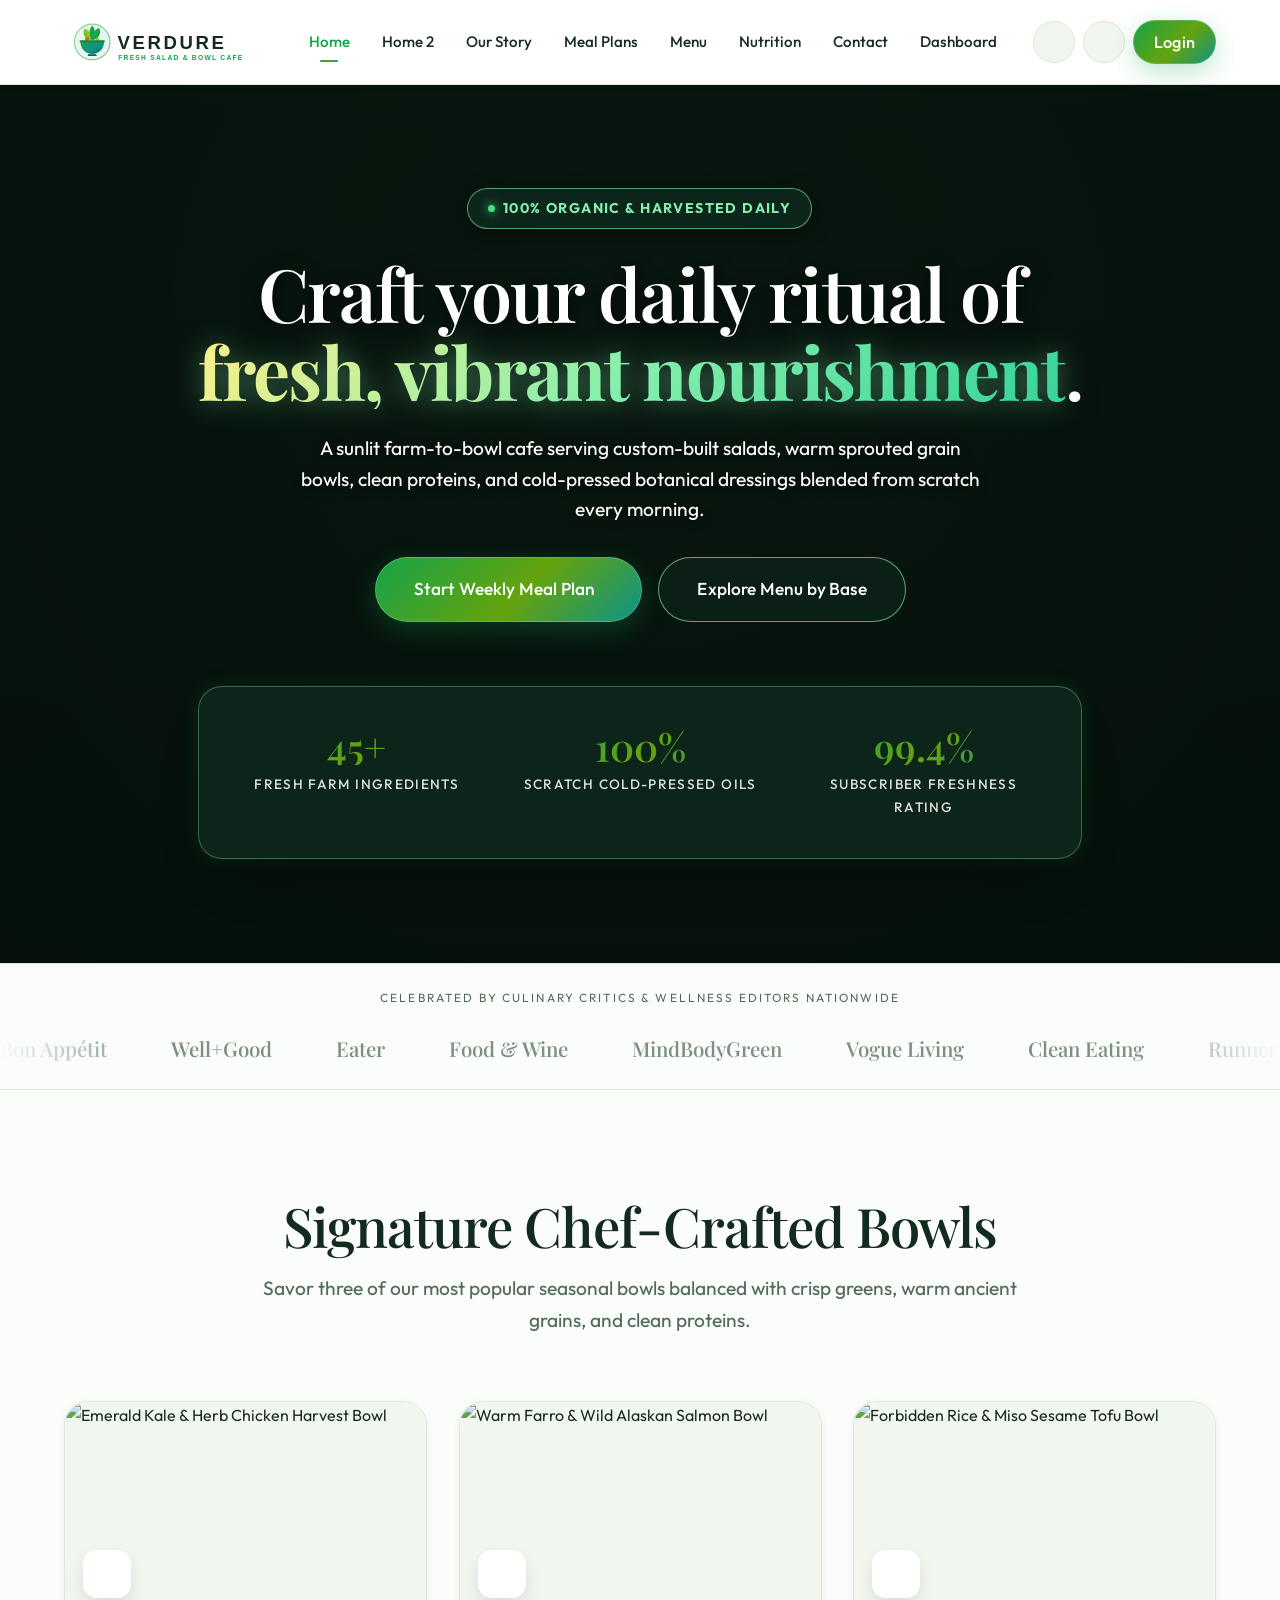
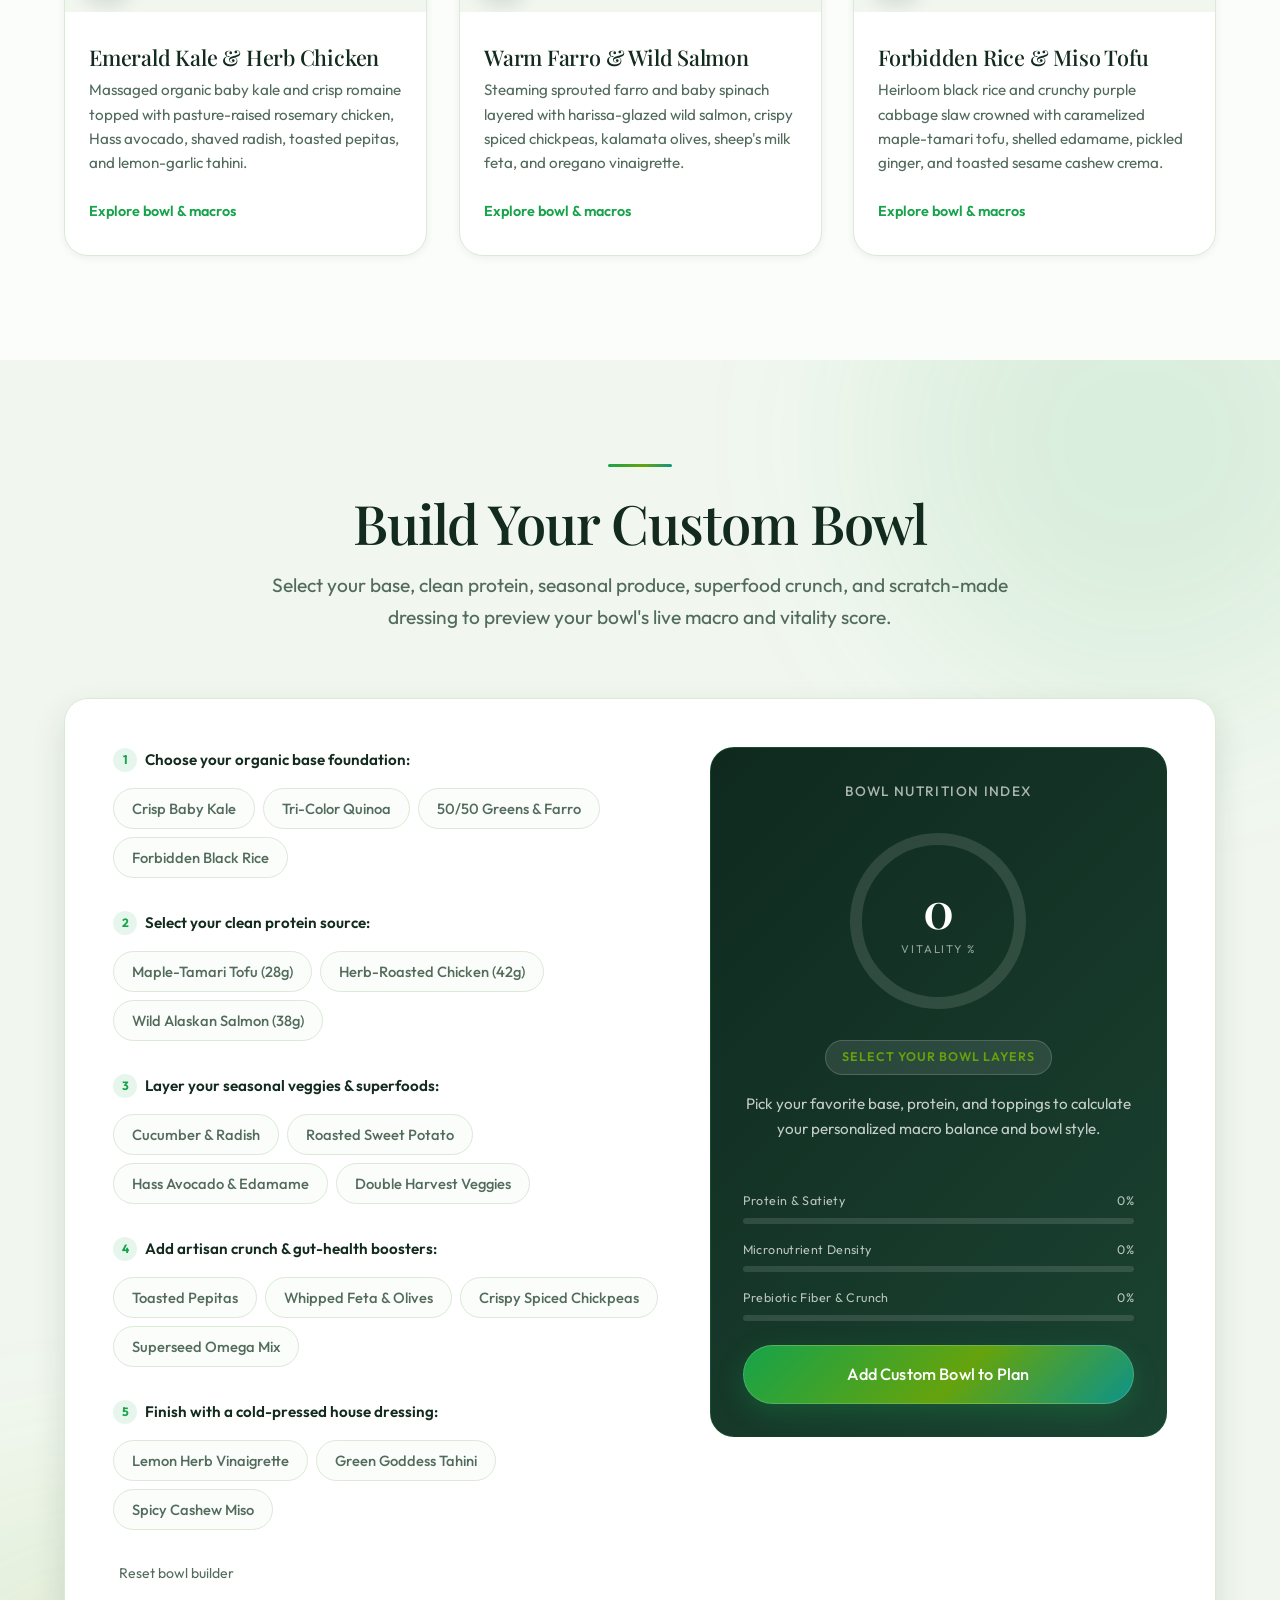
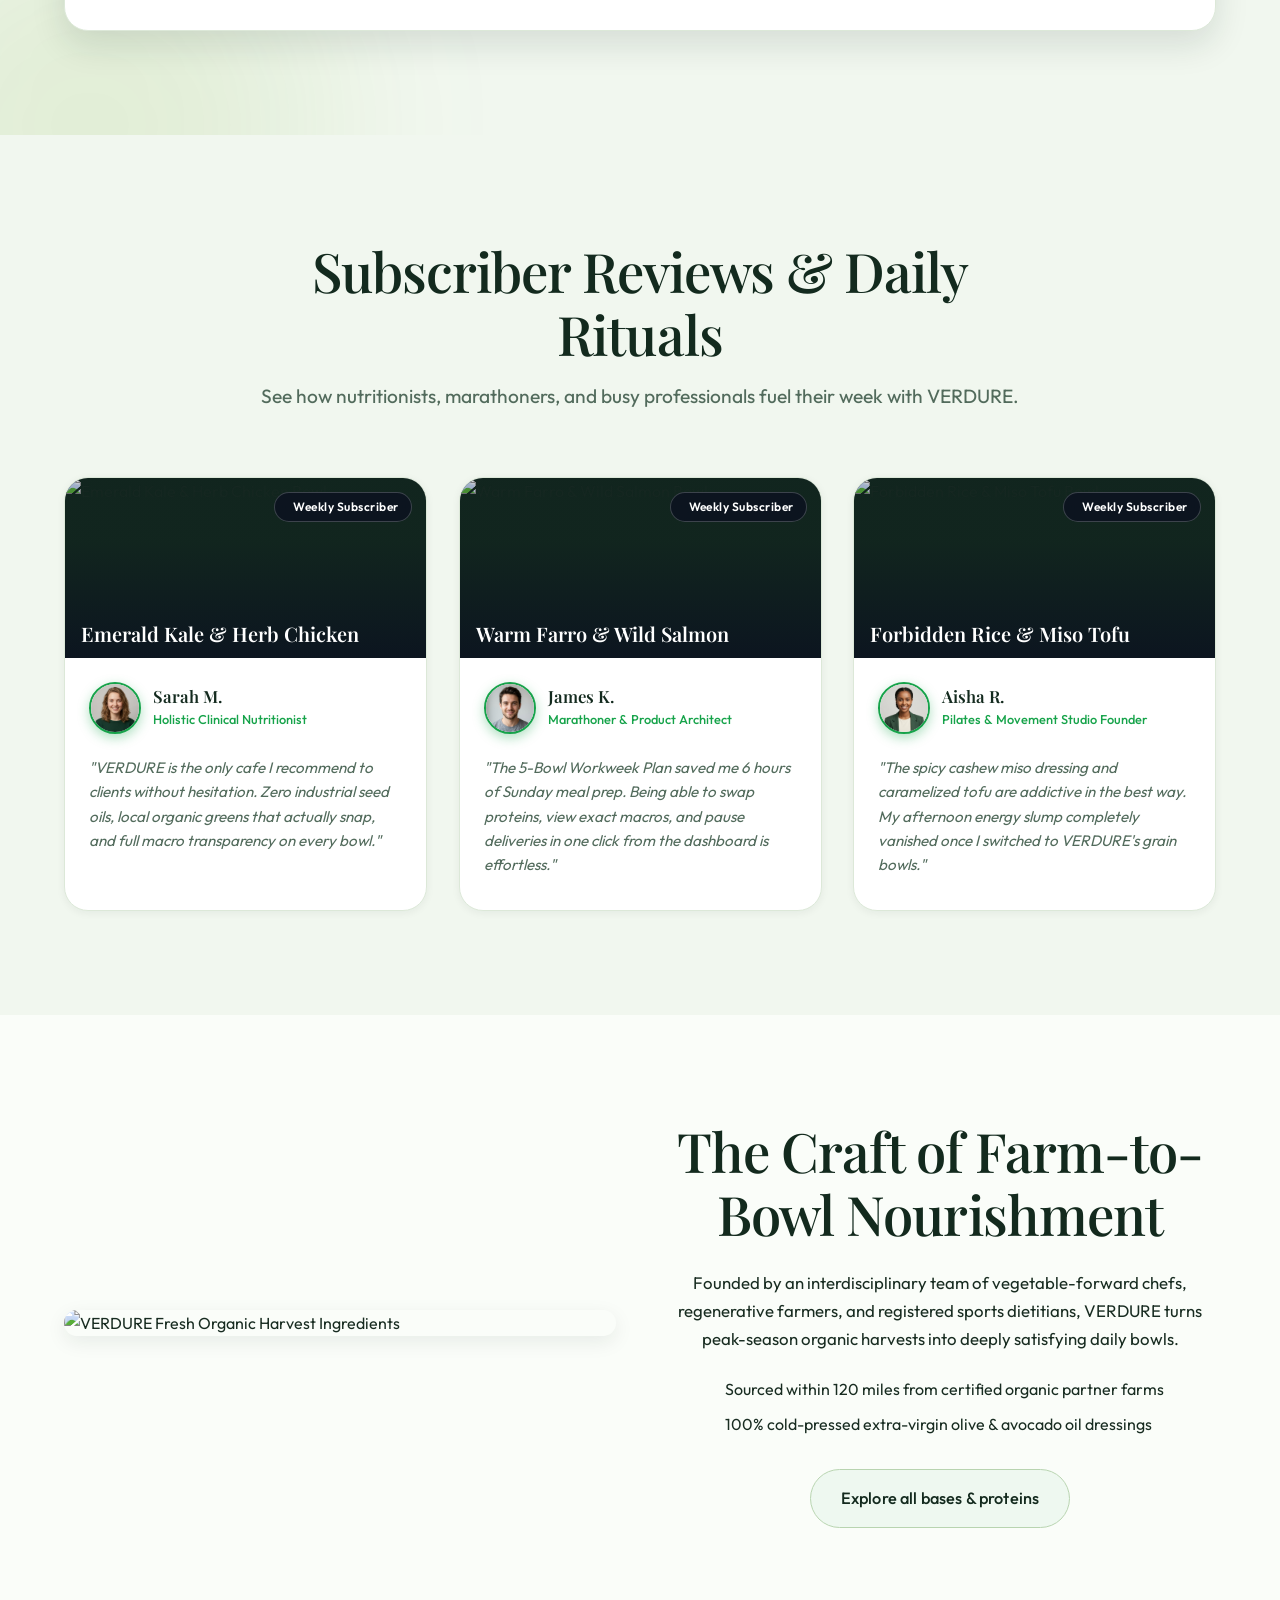
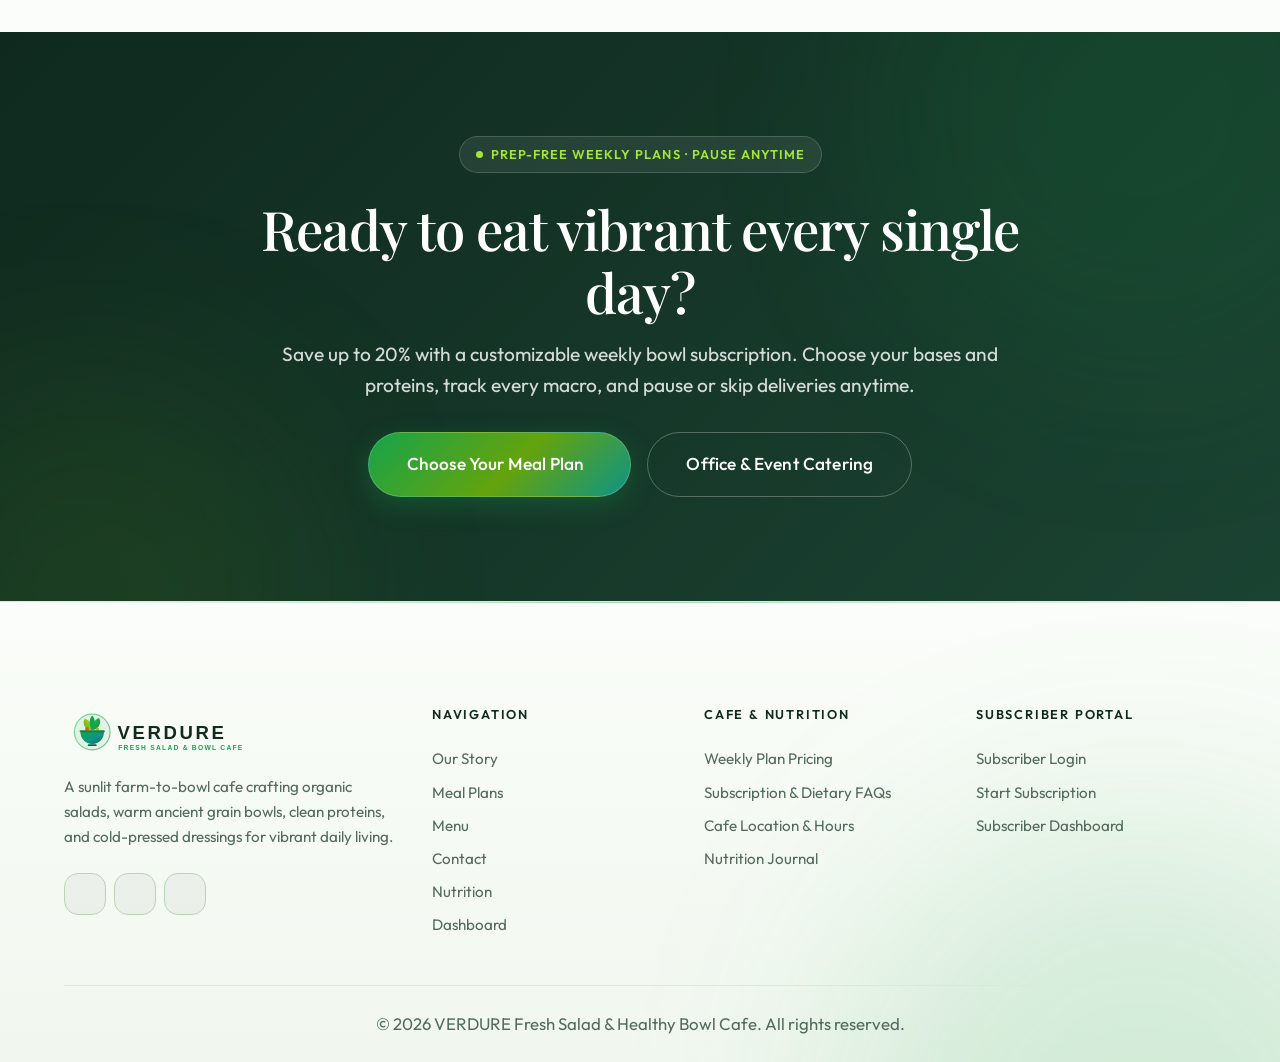
==== commit 34d4bfdc: "Update navigation and hamburger menu link from Catering to Contact across all pages" ====
--- a/index.html
+++ b/index.html
@@ -35,7 +35,7 @@
         <a href="services.html" class="nav-link">Meal Plans</a>
         <a href="counselors.html" class="nav-link">Menu</a>
         <a href="blog.html" class="nav-link">Nutrition</a>
-        <a href="contact.html" class="nav-link">Catering</a>
+        <a href="contact.html" class="nav-link">Contact</a>
         <a href="dashboard.html" class="nav-link">Dashboard</a>
       </nav>
 
@@ -71,7 +71,7 @@
       <a href="services.html" class="nav-link">Meal Plans</a>
       <a href="counselors.html" class="nav-link">Menu</a>
       <a href="blog.html" class="nav-link">Nutrition</a>
-      <a href="contact.html" class="nav-link">Catering</a>
+      <a href="contact.html" class="nav-link">Contact</a>
       <a href="dashboard.html" class="nav-link">Dashboard</a>
     </nav>
     <div class="drawer-actions">
@@ -501,7 +501,7 @@
             <a href="about.html">Our Story</a>
             <a href="services.html">Meal Plans</a>
             <a href="counselors.html">Menu</a>
-            <a href="contact.html">Catering</a>
+            <a href="contact.html">Contact</a>
             <a href="blog.html">Nutrition</a>
             <a href="dashboard.html">Dashboard</a>
           </div>
